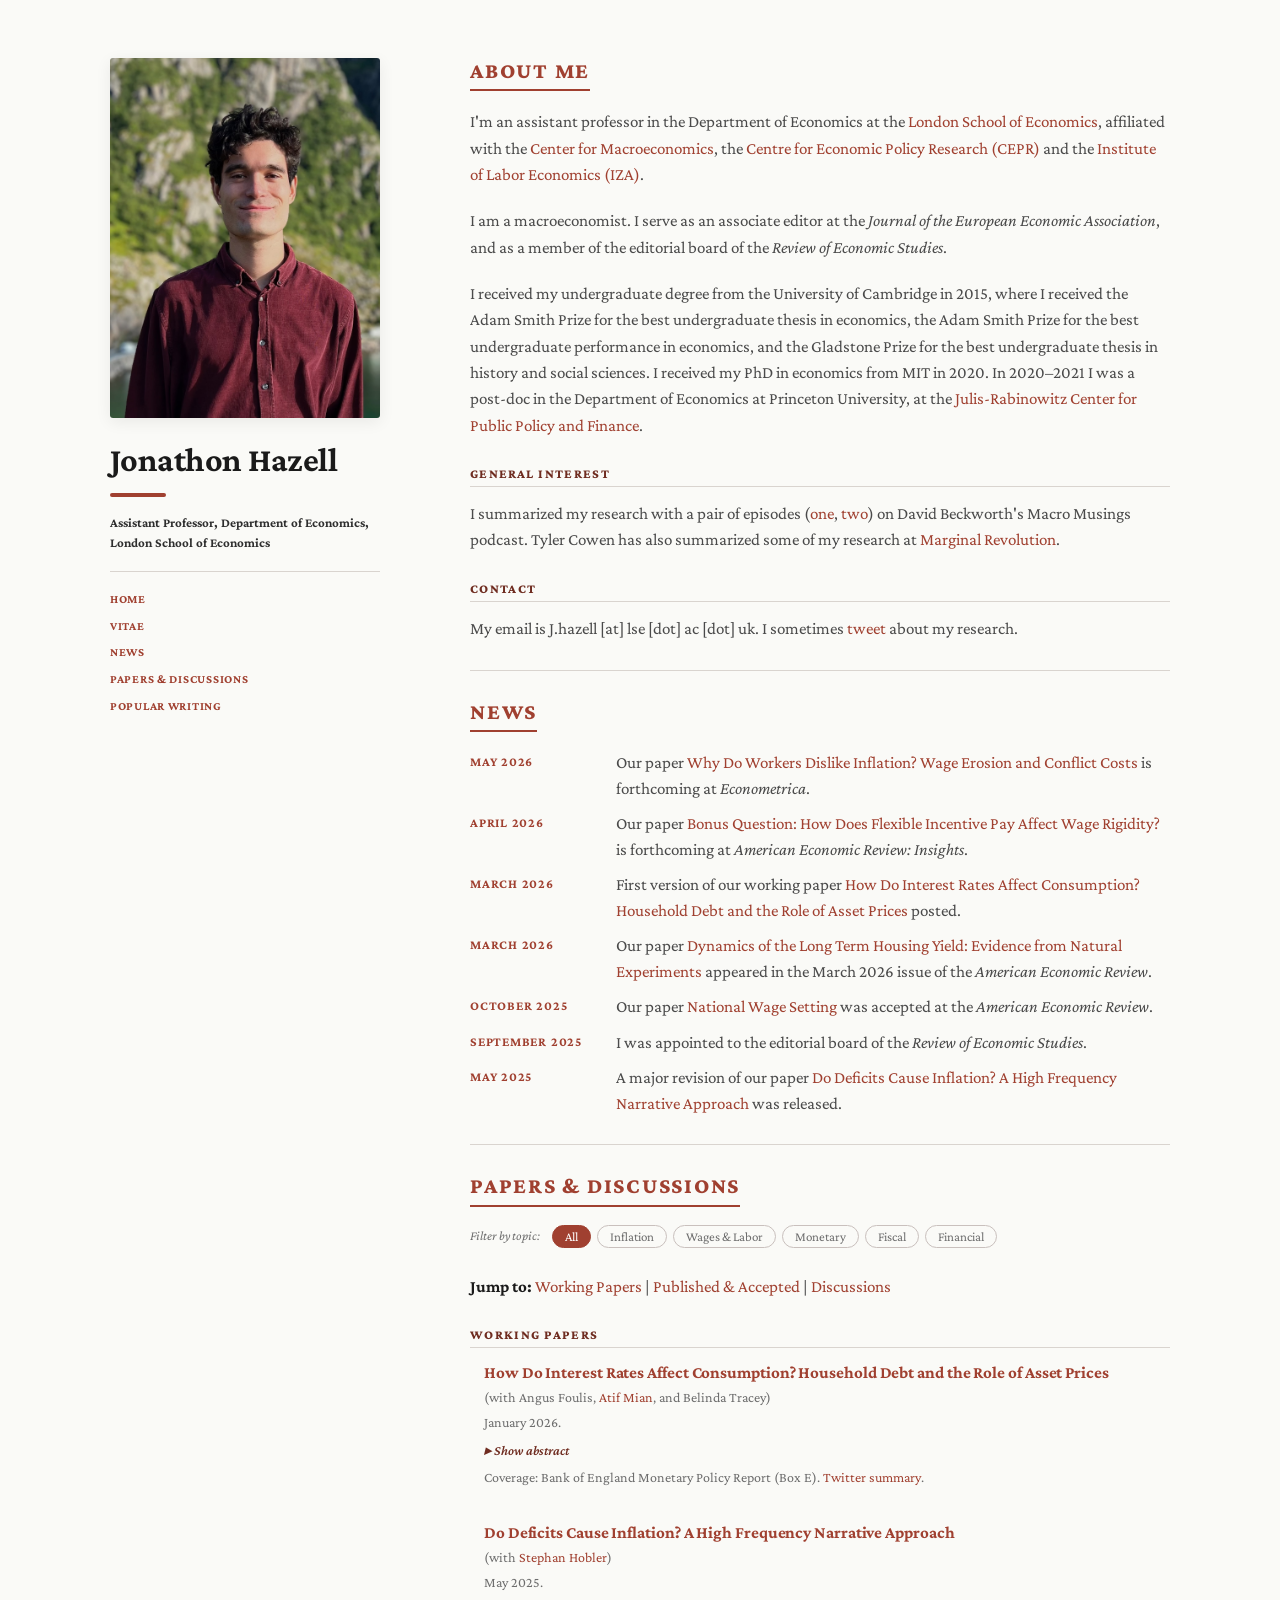
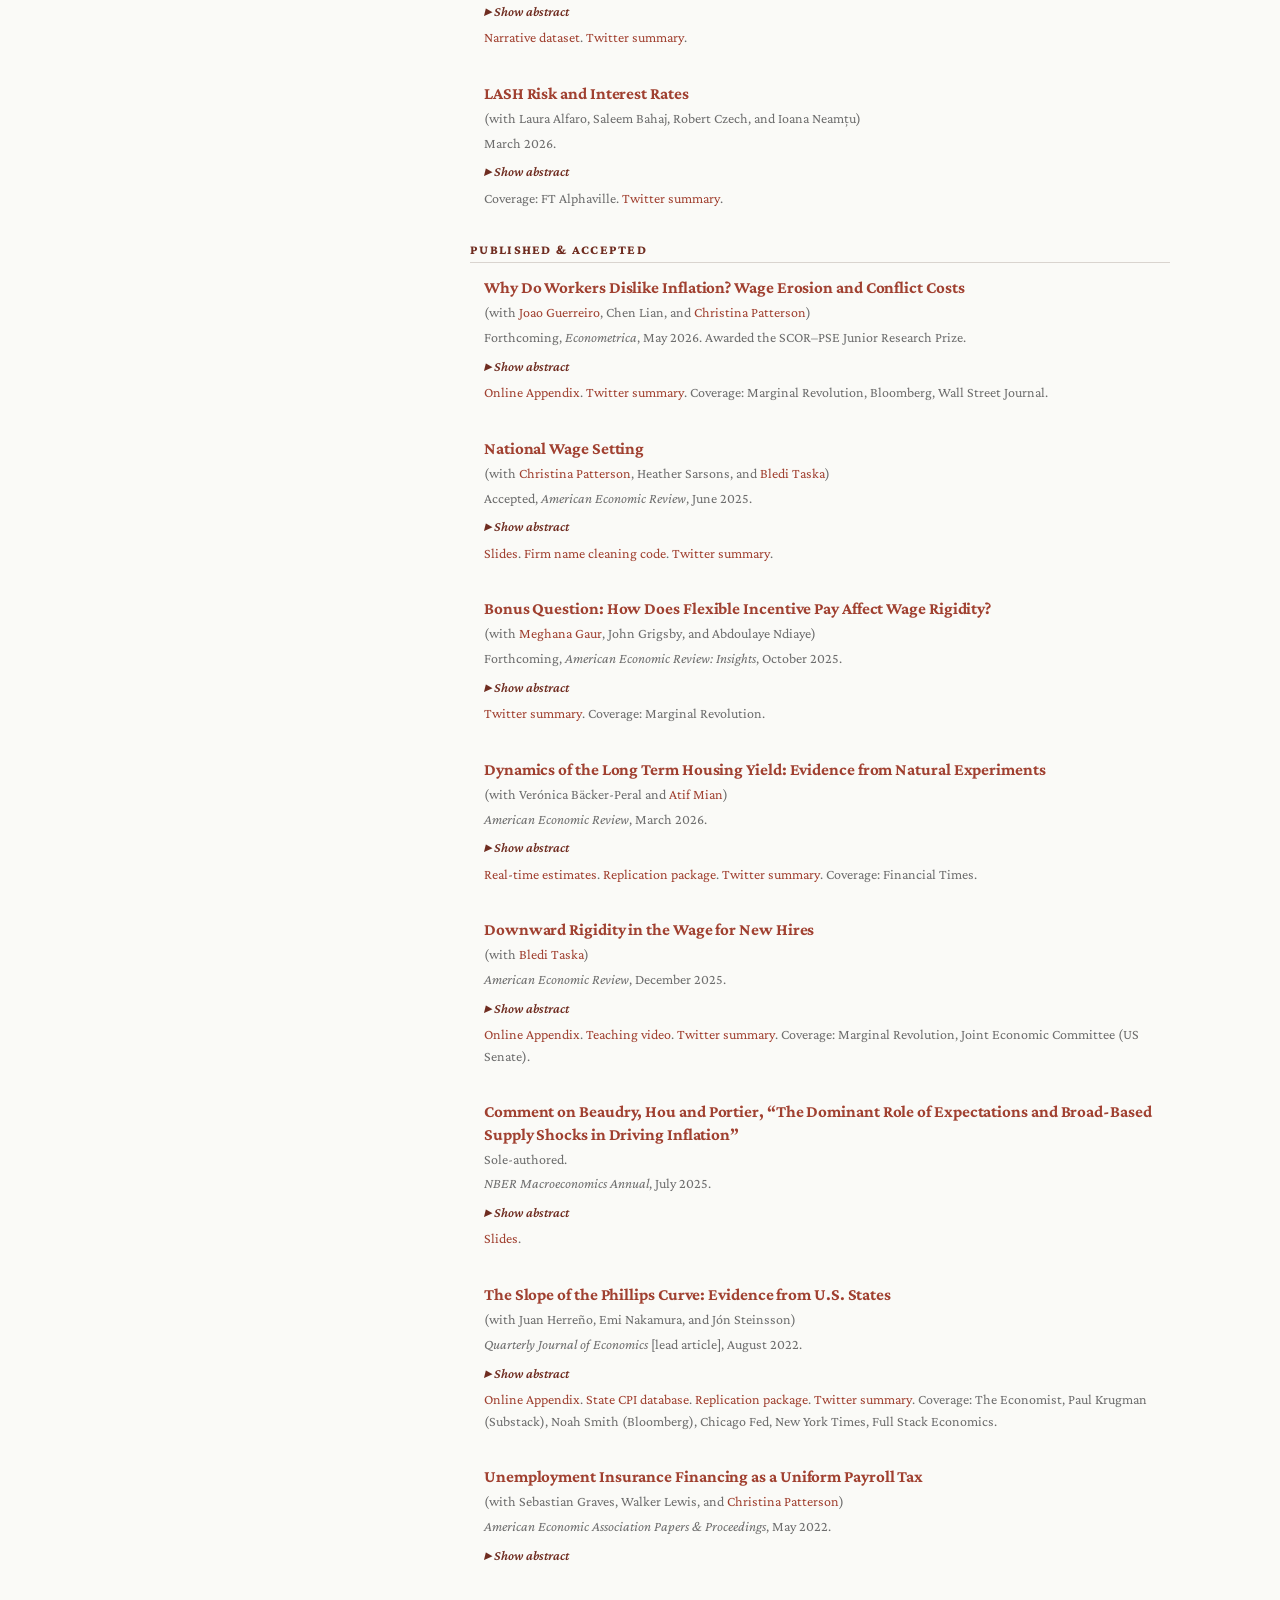
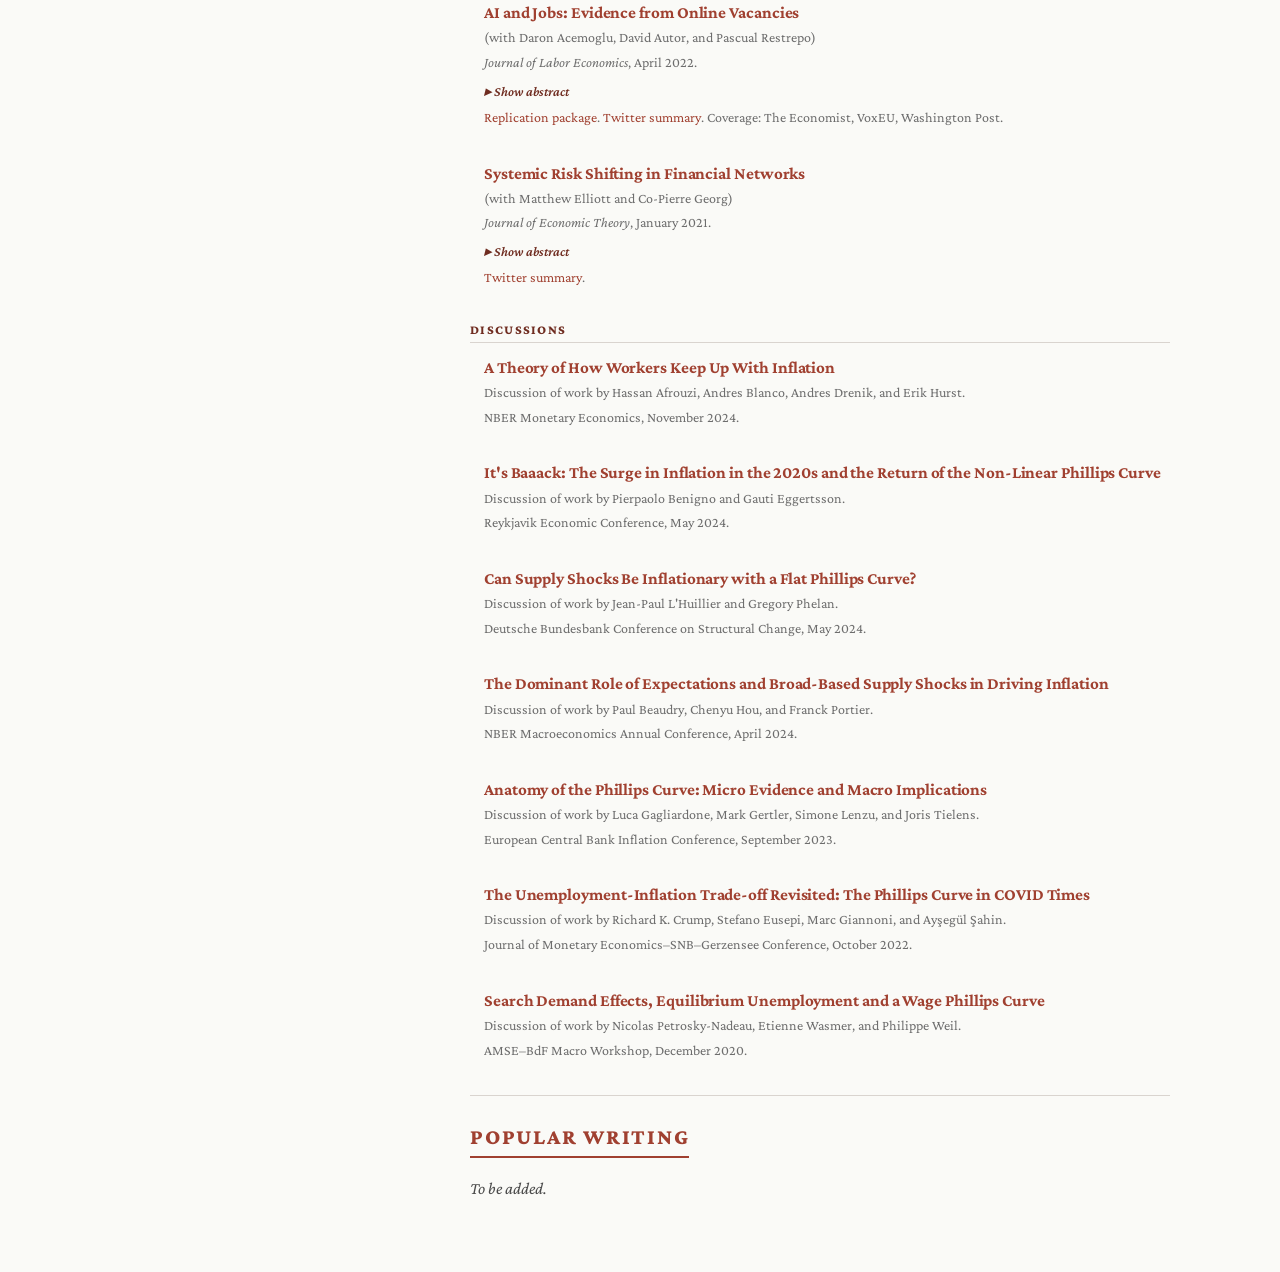
==== index.html @ 6f02d3cd "Add News, topic filter, sidebar reorder, Popular Writing placeholder - News section with seven dated" ====
<!doctype html>
<html lang="en">
<head>
<meta charset="UTF-8">
<meta http-equiv="X-UA-Compatible" content="IE=edge">
<meta name="viewport" content="width=device-width, initial-scale=1">
<title>Jonathon Hazell</title>
<link rel="preconnect" href="https://fonts.googleapis.com">
<link rel="preconnect" href="https://fonts.gstatic.com" crossorigin>
<link href="https://fonts.googleapis.com/css2?family=Crimson+Pro:ital,wght@0,300;0,400;0,500;0,600;0,700;0,800;1,400;1,600;1,700&display=swap" rel="stylesheet">
<link rel="stylesheet" href="./css/style.css">
<link rel="stylesheet" href="./css/custom.css">
<script>
function flipAbstract(n) {
  var body = document.getElementById('abstract-' + n);
  var cue = document.getElementById('cue-' + n);
  var open = body.getAttribute('data-open') === '1';
  if (open) {
    body.style.display = 'none';
    body.setAttribute('data-open', '0');
    if (cue) cue.textContent = '▸ Show abstract';
  } else {
    body.style.display = 'block';
    body.setAttribute('data-open', '1');
    if (cue) cue.textContent = '▾ Hide abstract';
  }
}

function filterPapers(tag) {
  document.querySelectorAll('.filter-chip').forEach(function(c) { c.classList.remove('active'); });
  var btn = document.querySelector('[data-filter="' + tag + '"]');
  if (btn) btn.classList.add('active');

  document.querySelectorAll('.research-work').forEach(function(w) {
    var raw = w.getAttribute('data-tags') || '';
    var tags = raw.split(',').map(function(t) { return t.trim(); });
    w.style.display = (tag === 'all' || tags.indexOf(tag) >= 0) ? '' : 'none';
  });

  ['working-papers', 'published', 'discussions'].forEach(function(id) {
    var h = document.getElementById(id);
    if (!h) return;
    var visible = 0;
    var sib = h.nextElementSibling;
    while (sib && !(sib.tagName === 'H3' && sib.classList.contains('subhead'))) {
      if (sib.classList && sib.classList.contains('research-work') && sib.style.display !== 'none') visible++;
      sib = sib.nextElementSibling;
    }
    h.style.display = visible > 0 ? '' : 'none';
  });
}
</script>
</head>
<body>
<div class="wrapper">

<header>
<img src="./images/JonathonHazell.jpg" alt="Photo of Jonathon Hazell" class="portrait">
<h1>Jonathon Hazell</h1>
<p>Assistant Professor, Department of Economics, London School of Economics</p>
<hr>
<p class="contactinfo"><a href="./">Home</a></p>
<p class="contactinfo"><a href="./JONATHON_HAZELL.pdf">Vitae</a></p>
<p class="contactinfo"><a href="#news">News</a></p>
<p class="contactinfo"><a href="#papers">Papers &amp; Discussions</a></p>
<p class="contactinfo"><a href="#popular-writing">Popular Writing</a></p>
</header>

<section>

<h2>About Me</h2>

<p>I'm an assistant professor in the Department of Economics at the <a href="https://www.lse.ac.uk/economics" target="_blank" rel="noopener">London School of Economics</a>, affiliated with the <a href="http://www.centreformacroeconomics.ac.uk/Home.aspx" target="_blank" rel="noopener">Center for Macroeconomics</a>, the <a href="https://cepr.org/" target="_blank" rel="noopener">Centre for Economic Policy Research (CEPR)</a> and the <a href="https://www.iza.org/" target="_blank" rel="noopener">Institute of Labor Economics (IZA)</a>.</p>

<p>I am a macroeconomist. I serve as an associate editor at the <em>Journal of the European Economic Association</em>, and as a member of the editorial board of the <em>Review of Economic Studies</em>.</p>

<p>I received my undergraduate degree from the University of Cambridge in 2015, where I received the Adam Smith Prize for the best undergraduate thesis in economics, the Adam Smith Prize for the best undergraduate performance in economics, and the Gladstone Prize for the best undergraduate thesis in history and social sciences. I received my PhD in economics from MIT in 2020. In 2020&ndash;2021 I was a post-doc in the Department of Economics at Princeton University, at the <a href="https://jrc.princeton.edu/" target="_blank" rel="noopener">Julis-Rabinowitz Center for Public Policy and Finance</a>.</p>

<h3 class="subhead">General Interest</h3>

<p>I summarized my research with a pair of episodes (<a href="https://open.spotify.com/episode/00dITlDTNaDxwzINzNn2xv?si=30561e8b15524b69&amp;nd=1&amp;dlsi=b44be89f3ea84fa7" target="_blank" rel="noopener">one</a>, <a href="https://open.spotify.com/episode/7fuvagViYiEV9RhCABF3KK?si=cfc24b0a06eb4c81" target="_blank" rel="noopener">two</a>) on David Beckworth's Macro Musings podcast. Tyler Cowen has also summarized some of my research at <a href="https://marginalrevolution.com/?s=jonathon+hazell" target="_blank" rel="noopener">Marginal Revolution</a>.</p>

<h3 class="subhead">Contact</h3>

<p>My email is J.hazell [at] lse [dot] ac [dot] uk. I sometimes <a href="https://twitter.com/JADHazell" target="_blank" rel="noopener">tweet</a> about my research.</p>

<hr>

<h2 id="news">News</h2>

<ul class="news-list">
<li><span class="news-date">May 2026</span><span class="news-body">Our paper <a href="https://jadhazell.github.io/website/draft_conflicts.pdf" target="_blank" rel="noopener">Why Do Workers Dislike Inflation? Wage Erosion and Conflict Costs</a> is forthcoming at <em>Econometrica</em>.</span></li>
<li><span class="news-date">April 2026</span><span class="news-body">Our paper <a href="https://jadhazell.github.io/website/Bonus_Question.pdf" target="_blank" rel="noopener">Bonus Question: How Does Flexible Incentive Pay Affect Wage Rigidity?</a> is forthcoming at <em>American Economic Review: Insights</em>.</span></li>
<li><span class="news-date">March 2026</span><span class="news-body">First version of our working paper <a href="https://jadhazell.github.io/website/Household_Debt_Asset_Prices.pdf" target="_blank" rel="noopener">How Do Interest Rates Affect Consumption? Household Debt and the Role of Asset Prices</a> posted.</span></li>
<li><span class="news-date">March 2026</span><span class="news-body">Our paper <a href="https://jadhazell.github.io/website/UK_Duration.pdf" target="_blank" rel="noopener">Dynamics of the Long Term Housing Yield: Evidence from Natural Experiments</a> appeared in the March 2026 issue of the <em>American Economic Review</em>.</span></li>
<li><span class="news-date">October 2025</span><span class="news-body">Our paper <a href="https://jadhazell.github.io/website/National_Wage_Setting.pdf" target="_blank" rel="noopener">National Wage Setting</a> was accepted at the <em>American Economic Review</em>.</span></li>
<li><span class="news-date">September 2025</span><span class="news-body">I was appointed to the editorial board of the <em>Review of Economic Studies</em>.</span></li>
<li><span class="news-date">May 2025</span><span class="news-body">A major revision of our paper <a href="https://jadhazell.github.io/website/Fiscal_Inflation_Draft.pdf" target="_blank" rel="noopener">Do Deficits Cause Inflation? A High Frequency Narrative Approach</a> was released.</span></li>
</ul>

<hr>

<h2 id="papers">Papers &amp; Discussions</h2>

<div class="paper-filter">
<span class="filter-label">Filter by topic:</span>
<button class="filter-chip active" data-filter="all" onclick="filterPapers('all')">All</button>
<button class="filter-chip" data-filter="inflation" onclick="filterPapers('inflation')">Inflation</button>
<button class="filter-chip" data-filter="wages" onclick="filterPapers('wages')">Wages &amp; Labor</button>
<button class="filter-chip" data-filter="monetary" onclick="filterPapers('monetary')">Monetary</button>
<button class="filter-chip" data-filter="fiscal" onclick="filterPapers('fiscal')">Fiscal</button>
<button class="filter-chip" data-filter="financial" onclick="filterPapers('financial')">Financial</button>
</div>

<p style="margin: 0 0 14px;"><strong>Jump to:</strong>
<a href="#working-papers">Working Papers</a> |
<a href="#published">Published &amp; Accepted</a> |
<a href="#discussions">Discussions</a></p>

<h3 id="working-papers" class="subhead">Working Papers</h3>

<div class="research-work" data-tags="monetary">
<h3><a href="https://jadhazell.github.io/website/Household_Debt_Asset_Prices.pdf" target="_blank" rel="noopener">How Do Interest Rates Affect Consumption? Household Debt and the Role of Asset Prices</a></h3>
<p class="work-muted">(with Angus Foulis, <a href="https://atif.scholar.princeton.edu/" target="_blank" rel="noopener">Atif Mian</a>, and Belinda Tracey)</p>
<p class="work-muted">January 2026.</p>
<p class="work-abstract"><a class="abstract-link" href="javascript:flipAbstract(1)"><span id="cue-1">&#9656; Show abstract</span></a><span class="abstract-body" id="abstract-1" data-open="0" style="display:none">Estimates how monetary policy affects consumption through household debt and asset prices, using six million UK natural experiments from fixed-rate mortgage expirations.</span></p>
<p class="work-muted">Coverage: Bank of England Monetary Policy Report (Box E). <a href="https://x.com/JADHazell/status/2031019354377101442" target="_blank" rel="noopener">Twitter summary</a>.</p>
</div>

<div class="research-work" data-tags="fiscal,inflation">
<h3><a href="https://jadhazell.github.io/website/Fiscal_Inflation_Draft.pdf" target="_blank" rel="noopener">Do Deficits Cause Inflation? A High Frequency Narrative Approach</a></h3>
<p class="work-muted">(with <a href="https://www.lse.ac.uk/economics/people/research-students/stephan-hobler" target="_blank" rel="noopener">Stephan Hobler</a>)</p>
<p class="work-muted">May 2025.</p>
<p class="work-abstract"><a class="abstract-link" href="javascript:flipAbstract(2)"><span id="cue-2">&#9656; Show abstract</span></a><span class="abstract-body" id="abstract-2" data-open="0" style="display:none">Identifies the inflationary impact of the 2021 US deficits using a high-frequency narrative event (the Georgia Senate runoff) and asset-price responses.</span></p>
<p class="work-muted"><a href="./narrative-data/" target="_blank" rel="noopener">Narrative dataset</a>. <a href="https://twitter.com/JADHazell/status/1833182324055306684" target="_blank" rel="noopener">Twitter summary</a>.</p>
</div>

<div class="research-work" data-tags="financial,monetary">
<h3><a href="https://jadhazell.github.io/website/LASH_Risk.pdf" target="_blank" rel="noopener">LASH Risk and Interest Rates</a></h3>
<p class="work-muted">(with Laura Alfaro, Saleem Bahaj, Robert Czech, and Ioana Neam&#539;u)</p>
<p class="work-muted">March 2026.</p>
<p class="work-abstract"><a class="abstract-link" href="javascript:flipAbstract(3)"><span id="cue-3">&#9656; Show abstract</span></a><span class="abstract-body" id="abstract-3" data-open="0" style="display:none">Studies &ldquo;Liquidity After Solvency Hedging&rdquo; risk in UK non-banks and links pre-crisis LASH risk to the 2022 LDI crisis.</span></p>
<p class="work-muted">Coverage: FT Alphaville. <a href="https://x.com/JADHazell/status/1868624301110550810" target="_blank" rel="noopener">Twitter summary</a>.</p>
</div>

<h3 id="published" class="subhead">Published &amp; Accepted</h3>

<div class="research-work" data-tags="inflation,wages">
<h3><a href="https://jadhazell.github.io/website/draft_conflicts.pdf" target="_blank" rel="noopener">Why Do Workers Dislike Inflation? Wage Erosion and Conflict Costs</a></h3>
<p class="work-muted">(with <a href="https://jguerreiro.com/" target="_blank" rel="noopener">Joao Guerreiro</a>, Chen Lian, and <a href="https://www.christinahydepatterson.com/" target="_blank" rel="noopener">Christina Patterson</a>)</p>
<p class="work-muted">Forthcoming, <em>Econometrica</em>, May 2026. Awarded the SCOR&ndash;PSE Junior Research Prize.</p>
<p class="work-abstract"><a class="abstract-link" href="javascript:flipAbstract(4)"><span id="cue-4">&#9656; Show abstract</span></a><span class="abstract-body" id="abstract-4" data-open="0" style="display:none">Argues that the welfare cost of inflation comes from costly worker&ndash;firm conflict over wage adjustment, not just from real-wage erosion.</span></p>
<p class="work-muted"><a href="https://jadhazell.github.io/website/conflicts_appendix.pdf" target="_blank" rel="noopener">Online Appendix</a>. <a href="https://twitter.com/JADHazell/status/1836485273510908272" target="_blank" rel="noopener">Twitter summary</a>. Coverage: Marginal Revolution, Bloomberg, Wall Street Journal.</p>
</div>

<div class="research-work" data-tags="wages">
<h3><a href="https://jadhazell.github.io/website/National_Wage_Setting.pdf" target="_blank" rel="noopener">National Wage Setting</a></h3>
<p class="work-muted">(with <a href="https://www.christinahydepatterson.com/" target="_blank" rel="noopener">Christina Patterson</a>, Heather Sarsons, and <a href="https://www.linkedin.com/in/bleditaska" target="_blank" rel="noopener">Bledi Taska</a>)</p>
<p class="work-muted">Accepted, <em>American Economic Review</em>, June 2025.</p>
<p class="work-abstract"><a class="abstract-link" href="javascript:flipAbstract(5)"><span id="cue-5">&#9656; Show abstract</span></a><span class="abstract-body" id="abstract-5" data-open="0" style="display:none">Documents that firms compress nominal wages across geographic locations, contrary to standard models predicting strong local wage variation with local prices.</span></p>
<p class="work-muted"><a href="https://jadhazell.github.io/website/slides_national_wages.pdf" target="_blank" rel="noopener">Slides</a>. <a href="./firm-name-cleaning/" target="_blank" rel="noopener">Firm name cleaning code</a>. <a href="https://twitter.com/otis_reid/status/1476277485675462661" target="_blank" rel="noopener">Twitter summary</a>.</p>
</div>

<div class="research-work" data-tags="wages">
<h3><a href="https://jadhazell.github.io/website/Bonus_Question.pdf" target="_blank" rel="noopener">Bonus Question: How Does Flexible Incentive Pay Affect Wage Rigidity?</a></h3>
<p class="work-muted">(with <a href="https://www.linkedin.com/in/meghanagaur" target="_blank" rel="noopener">Meghana Gaur</a>, John Grigsby, and Abdoulaye Ndiaye)</p>
<p class="work-muted">Forthcoming, <em>American Economic Review: Insights</em>, October 2025.</p>
<p class="work-abstract"><a class="abstract-link" href="javascript:flipAbstract(6)"><span id="cue-6">&#9656; Show abstract</span></a><span class="abstract-body" id="abstract-6" data-open="0" style="display:none">Shows that flexible incentive pay does not affect unemployment dynamics, because effort adjusts to offset wage cyclicality under the optimal contract.</span></p>
<p class="work-muted"><a href="https://twitter.com/and_joy_/status/1706630172072456560" target="_blank" rel="noopener">Twitter summary</a>. Coverage: Marginal Revolution.</p>
</div>

<div class="research-work" data-tags="monetary">
<h3><a href="https://jadhazell.github.io/website/UK_Duration.pdf" target="_blank" rel="noopener">Dynamics of the Long Term Housing Yield: Evidence from Natural Experiments</a></h3>
<p class="work-muted">(with Ver&oacute;nica B&auml;cker-Peral and <a href="https://atif.scholar.princeton.edu/" target="_blank" rel="noopener">Atif Mian</a>)</p>
<p class="work-muted"><em>American Economic Review</em>, March 2026.</p>
<p class="work-abstract"><a class="abstract-link" href="javascript:flipAbstract(7)"><span id="cue-7">&#9656; Show abstract</span></a><span class="abstract-body" id="abstract-7" data-open="0" style="display:none">Uses thousands of UK leasehold extensions to estimate the expected long-term housing yield in real time, documenting a steep decline since the Great Recession.</span></p>
<p class="work-muted"><a href="https://sites.google.com/view/ystar-dynamics" target="_blank" rel="noopener">Real-time estimates</a>. <a href="https://sites.google.com/view/ystar-dynamics/replication-code-data" target="_blank" rel="noopener">Replication package</a>. <a href="https://twitter.com/AtifRMian/status/1783153118756442215" target="_blank" rel="noopener">Twitter summary</a>. Coverage: Financial Times.</p>
</div>

<div class="research-work" data-tags="wages">
<h3><a href="https://jadhazell.github.io/website/Downward_Rigidity.pdf" target="_blank" rel="noopener">Downward Rigidity in the Wage for New Hires</a></h3>
<p class="work-muted">(with <a href="https://www.linkedin.com/in/bleditaska" target="_blank" rel="noopener">Bledi Taska</a>)</p>
<p class="work-muted"><em>American Economic Review</em>, December 2025.</p>
<p class="work-abstract"><a class="abstract-link" href="javascript:flipAbstract(8)"><span id="cue-8">&#9656; Show abstract</span></a><span class="abstract-body" id="abstract-8" data-open="0" style="display:none">Posted vacancy wages are rigid downward and flexible upward, providing direct evidence on a key margin in macroeconomic models of unemployment.</span></p>
<p class="work-muted"><a href="https://jadhazell.github.io/website/Downward_Rigidity_Appendix.pdf" target="_blank" rel="noopener">Online Appendix</a>. <a href="https://www.youtube.com/watch?v=ysxnO5qnCTk" target="_blank" rel="noopener">Teaching video</a>. <a href="https://twitter.com/JADHazell/status/1830609897425392107" target="_blank" rel="noopener">Twitter summary</a>. Coverage: Marginal Revolution, Joint Economic Committee (US Senate).</p>
</div>

<div class="research-work" data-tags="inflation">
<h3><a href="https://jadhazell.github.io/website/BHP_Discussion.pdf" target="_blank" rel="noopener">Comment on Beaudry, Hou and Portier, &ldquo;The Dominant Role of Expectations and Broad-Based Supply Shocks in Driving Inflation&rdquo;</a></h3>
<p class="work-muted">Sole-authored.</p>
<p class="work-muted"><em>NBER Macroeconomics Annual</em>, July 2025.</p>
<p class="work-abstract"><a class="abstract-link" href="javascript:flipAbstract(9)"><span id="cue-9">&#9656; Show abstract</span></a><span class="abstract-body" id="abstract-9" data-open="0" style="display:none">A published comment on Beaudry, Hou and Portier&rsquo;s analysis of the post-2020 inflation surge, focusing on the role of expectations and supply shocks.</span></p>
<p class="work-muted"><a href="https://jadhazell.github.io/website/Discussion_NBER_Macro.pdf" target="_blank" rel="noopener">Slides</a>.</p>
</div>

<div class="research-work" data-tags="inflation,wages">
<h3><a href="https://jadhazell.github.io/website/Phillips_Curve.pdf" target="_blank" rel="noopener">The Slope of the Phillips Curve: Evidence from U.S. States</a></h3>
<p class="work-muted">(with Juan Herre&ntilde;o, Emi Nakamura, and J&oacute;n Steinsson)</p>
<p class="work-muted"><em>Quarterly Journal of Economics</em> [lead article], August 2022.</p>
<p class="work-abstract"><a class="abstract-link" href="javascript:flipAbstract(10)"><span id="cue-10">&#9656; Show abstract</span></a><span class="abstract-body" id="abstract-10" data-open="0" style="display:none">Estimates the slope of the US Phillips curve using newly constructed state-level price indices since 1978, finding a small slope with little change over time.</span></p>
<p class="work-muted"><a href="https://eml.berkeley.edu/~enakamura/papers/StateLevelCPIs_Appendix.pdf" target="_blank" rel="noopener">Online Appendix</a>. <a href="./state-cpi/" target="_blank" rel="noopener">State CPI database</a>. <a href="https://www.dropbox.com/sh/5jfw1lltniz3k55/AACjJbs92kyqRiySJXavDvCAa?dl=0" target="_blank" rel="noopener">Replication package</a>. <a href="https://twitter.com/JonSteinsson/status/1318551141291069440" target="_blank" rel="noopener">Twitter summary</a>. Coverage: The Economist, Paul Krugman (Substack), Noah Smith (Bloomberg), Chicago Fed, New York Times, Full Stack Economics.</p>
</div>

<div class="research-work" data-tags="fiscal,wages">
<h3><a href="https://jadhazell.github.io/website/AEA_PP_Draft.pdf" target="_blank" rel="noopener">Unemployment Insurance Financing as a Uniform Payroll Tax</a></h3>
<p class="work-muted">(with Sebastian Graves, Walker Lewis, and <a href="https://www.christinahydepatterson.com/" target="_blank" rel="noopener">Christina Patterson</a>)</p>
<p class="work-muted"><em>American Economic Association Papers &amp; Proceedings</em>, May 2022.</p>
<p class="work-abstract"><a class="abstract-link" href="javascript:flipAbstract(11)"><span id="cue-11">&#9656; Show abstract</span></a><span class="abstract-body" id="abstract-11" data-open="0" style="display:none">Documents that a substantial portion of US unemployment-insurance taxes operates as a uniform payroll tax rather than an experience-rated firing tax.</span></p>
</div>

<div class="research-work" data-tags="wages">
<h3><a href="https://jadhazell.github.io/website/AI_And_Jobs.pdf" target="_blank" rel="noopener">AI and Jobs: Evidence from Online Vacancies</a></h3>
<p class="work-muted">(with Daron Acemoglu, David Autor, and Pascual Restrepo)</p>
<p class="work-muted"><em>Journal of Labor Economics</em>, April 2022.</p>
<p class="work-abstract"><a class="abstract-link" href="javascript:flipAbstract(12)"><span id="cue-12">&#9656; Show abstract</span></a><span class="abstract-body" id="abstract-12" data-open="0" style="display:none">Identifies AI-adopting establishments in US online vacancy data and shows reductions in non-AI hiring at AI-exposed firms.</span></p>
<p class="work-muted"><a href="https://www.dropbox.com/sh/7qgxkgw6filpcps/AACIJCbUJwWtvz66jpXkWsUpa?dl=0" target="_blank" rel="noopener">Replication package</a>. <a href="https://twitter.com/davidautor/status/1348736556492840967" target="_blank" rel="noopener">Twitter summary</a>. Coverage: The Economist, VoxEU, Washington Post.</p>
</div>

<div class="research-work" data-tags="financial">
<h3><a href="https://jadhazell.github.io/website/Systemic_Risk_Shifting.pdf" target="_blank" rel="noopener">Systemic Risk Shifting in Financial Networks</a></h3>
<p class="work-muted">(with Matthew Elliott and Co-Pierre Georg)</p>
<p class="work-muted"><em>Journal of Economic Theory</em>, January 2021.</p>
<p class="work-abstract"><a class="abstract-link" href="javascript:flipAbstract(13)"><span id="cue-13">&#9656; Show abstract</span></a><span class="abstract-body" id="abstract-13" data-open="0" style="display:none">Shows that German banks form more financial connections when they face similar risks, generating systemic risk through risk-shifting.</span></p>
<p class="work-muted"><a href="https://twitter.com/JADHazell/status/1301564634235887622" target="_blank" rel="noopener">Twitter summary</a>.</p>
</div>

<h3 id="discussions" class="subhead">Discussions</h3>

<div class="research-work" data-tags="inflation,wages">
<h3><a href="https://jadhazell.github.io/website/ABDH_Discussion.pdf" target="_blank" rel="noopener">A Theory of How Workers Keep Up With Inflation</a></h3>
<p class="work-muted">Discussion of work by Hassan Afrouzi, Andres Blanco, Andres Drenik, and Erik Hurst.</p>
<p class="work-muted">NBER Monetary Economics, November 2024.</p>
</div>

<div class="research-work" data-tags="inflation">
<h3><a href="https://jadhazell.github.io/website/BE_Discussion.pdf" target="_blank" rel="noopener">It's Baaack: The Surge in Inflation in the 2020s and the Return of the Non-Linear Phillips Curve</a></h3>
<p class="work-muted">Discussion of work by Pierpaolo Benigno and Gauti Eggertsson.</p>
<p class="work-muted">Reykjavik Economic Conference, May 2024.</p>
</div>

<div class="research-work" data-tags="inflation">
<h3><a href="https://jadhazell.github.io/website/Discussion_LHP.pdf" target="_blank" rel="noopener">Can Supply Shocks Be Inflationary with a Flat Phillips Curve?</a></h3>
<p class="work-muted">Discussion of work by Jean-Paul L'Huillier and Gregory Phelan.</p>
<p class="work-muted">Deutsche Bundesbank Conference on Structural Change, May 2024.</p>
</div>

<div class="research-work" data-tags="inflation">
<h3><a href="https://jadhazell.github.io/website/Discussion_NBER_Macro.pdf" target="_blank" rel="noopener">The Dominant Role of Expectations and Broad-Based Supply Shocks in Driving Inflation</a></h3>
<p class="work-muted">Discussion of work by Paul Beaudry, Chenyu Hou, and Franck Portier.</p>
<p class="work-muted">NBER Macroeconomics Annual Conference, April 2024.</p>
</div>

<div class="research-work" data-tags="inflation">
<h3><a href="https://jadhazell.github.io/website/GGLT_Discussion.pdf" target="_blank" rel="noopener">Anatomy of the Phillips Curve: Micro Evidence and Macro Implications</a></h3>
<p class="work-muted">Discussion of work by Luca Gagliardone, Mark Gertler, Simone Lenzu, and Joris Tielens.</p>
<p class="work-muted">European Central Bank Inflation Conference, September 2023.</p>
</div>

<div class="research-work" data-tags="inflation">
<h3><a href="https://jadhazell.github.io/website/CEGS_Discussion.pdf" target="_blank" rel="noopener">The Unemployment-Inflation Trade-off Revisited: The Phillips Curve in COVID Times</a></h3>
<p class="work-muted">Discussion of work by Richard K. Crump, Stefano Eusepi, Marc Giannoni, and Ay&#351;eg&uuml;l &#350;ahin.</p>
<p class="work-muted">Journal of Monetary Economics&ndash;SNB&ndash;Gerzensee Conference, October 2022.</p>
</div>

<div class="research-work" data-tags="wages">
<h3><a href="https://jadhazell.github.io/website/Discussion_Petrosky-Nadeau.pdf" target="_blank" rel="noopener">Search Demand Effects, Equilibrium Unemployment and a Wage Phillips Curve</a></h3>
<p class="work-muted">Discussion of work by Nicolas Petrosky-Nadeau, Etienne Wasmer, and Philippe Weil.</p>
<p class="work-muted">AMSE&ndash;BdF Macro Workshop, December 2020.</p>
</div>

<hr>

<h2 id="popular-writing">Popular Writing</h2>

<p class="work-muted"><em>To be added.</em></p>

</section>

</div>
</body>
</html>
---- css/style.css ----
:root {
  --burgundy: #A04030;
  --burgundy-dark: #6F2C20;
  --burgundy-tint: #F4E8E5;
  --ink: #1a1a1a;
  --ink-soft: #2e2e2e;
  --body: #4a4a4a;
  --rule: #d9d4cf;
  --bg: #fafaf7;
}

body {
  background-color: var(--bg);
  padding: 50px;
  font: 17px/1.55 "Crimson Pro", Georgia, serif;
  color: var(--body);
  font-weight: 400;
}

h1, h2, h3, h4, h5, h6 {
  color: var(--ink);
  margin: 0 0 20px;
  font-weight: 700;
  letter-spacing: -0.005em;
}

p, ul, ol, table, pre, dl {
  margin: 0 0 20px;
}

p.contactinfo {
  margin: 0 0 8px;
  font-weight: 700;
  text-transform: uppercase;
  letter-spacing: 0.06em;
  font-size: 12px;
}

p.contactinfo.nav-sub {
  font-size: 11px;
  text-transform: none;
  letter-spacing: 0.02em;
  font-weight: 400;
  margin: 0 0 5px;
  padding-left: 12px;
  color: #6d6d6d;
}

p.contactinfo.nav-sub a {
  color: #6d6d6d;
}

p.contactinfo.nav-sub a:hover {
  color: var(--burgundy-dark);
}

h3.subhead {
  font-size: 13px;
  text-transform: uppercase;
  letter-spacing: 0.1em;
  color: var(--burgundy-dark);
  font-weight: 800;
  margin: 28px 0 14px;
  padding-bottom: 4px;
  border-bottom: 1px solid var(--rule);
}

p.lastcontactinfo {
  margin: 0 0 20px;
}

p img.inline-logo {
  display: inline-flex;
  align-self: center;
  position: relative;
  height: 0.8em;
  bottom: -0.04em;
}

h1, h2, h3 {
  line-height: 1.15;
}

h1 {
  font-size: 34px;
  letter-spacing: -0.015em;
  margin: 0 0 6px;
  color: var(--ink);
}

header h1::after {
  content: "";
  display: block;
  width: 56px;
  height: 4px;
  background: var(--burgundy);
  margin: 14px 0 16px;
  border-radius: 2px;
}

header > p:first-of-type {
  color: var(--ink-soft);
  font-weight: 700;
  font-size: 13px;
  margin-bottom: 18px;
}

h2 {
  color: var(--burgundy);
  font-size: 22px;
  text-transform: uppercase;
  letter-spacing: 0.08em;
  font-weight: 800;
  margin: 0 0 18px;
  padding-bottom: 6px;
  border-bottom: 2px solid var(--burgundy);
  display: inline-block;
}

h3 {
  color: var(--ink);
  font-size: 17px;
  font-weight: 700;
}

h4, h5, h6 {
  color: var(--ink-soft);
}

a {
  color: var(--burgundy);
  text-decoration: none;
  border-bottom: 1px solid transparent;
  transition: border-color 0.15s ease, color 0.15s ease;
}

a:hover, a:focus {
  color: var(--burgundy-dark);
  border-bottom-color: var(--burgundy-dark);
}

a small {
  font-size: 11px;
  color: #777;
  margin-top: -0.3em;
  display: block;
}

a:hover small {
  color: #777;
}

.wrapper {
  width: 1060px;
  margin: 0 auto;
}

blockquote {
  border-left: 3px solid var(--burgundy);
  margin: 0;
  padding: 0 0 0 20px;
  font-style: italic;
  color: var(--ink-soft);
}

table {
  width: 100%;
  border-collapse: collapse;
}

th, td {
  text-align: left;
  padding: 5px 10px;
  border-bottom: 1px solid var(--rule);
}

dt {
  color: var(--ink);
  font-weight: 700;
}

th {
  color: var(--ink);
}

img {
  max-width: 100%;
}

header {
  width: 270px;
  float: left;
  position: fixed;
  -webkit-font-smoothing: subpixel-antialiased;
}

header hr {
  margin: 18px 0;
}

header img {
  margin-top: 22px;
  border-radius: 3px;
  box-shadow: 0 6px 20px rgba(0,0,0,0.08);
}

strong {
  color: var(--ink);
  font-weight: 700;
}

section {
  width: 700px;
  float: right;
  padding-bottom: 50px;
}

section h3 {
  margin-top: 28px;
  font-size: 14px;
  text-transform: uppercase;
  letter-spacing: 0.08em;
  color: var(--burgundy-dark);
  font-weight: 800;
}

section .research-work h3 {
  margin-top: 0;
  font-size: 17px;
  text-transform: none;
  letter-spacing: -0.005em;
  color: var(--ink);
  font-weight: 700;
}

small {
  font-size: 11px;
}

hr {
  border: 0;
  background: var(--rule);
  height: 1px;
  margin: 28px 0;
}

footer {
  width: 270px;
  float: left;
  position: fixed;
  bottom: 50px;
  -webkit-font-smoothing: subpixel-antialiased;
}

@media print, screen and (max-width: 1160px) {
  div.wrapper {
    width: auto;
    margin: 0;
  }

  header, section, footer {
    float: none;
    position: static;
    width: auto;
  }

  header {
    padding-right: 320px;
  }

  section {
    border-top: 1px solid var(--rule);
    border-bottom: 1px solid var(--rule);
    padding: 20px 0;
    margin: 0 0 20px;
  }
}

@media print, screen and (max-width: 720px) {
  body {
    word-wrap: break-word;
  }

  header {
    padding: 0;
  }
}

@media print, screen and (max-width: 480px) {
  body {
    padding: 15px;
  }
}

@media print {
  body {
    padding: 0.4in;
    font-size: 12pt;
    color: #333;
    background: #fff;
  }
}
---- css/custom.css ----
header img.portrait {
  display: block;
  width: 100%;
  margin: 0 0 22px;
  border-radius: 3px;
  box-shadow: 0 4px 16px rgba(0,0,0,0.07);
}

ul.news-list {
  list-style: none;
  padding: 0;
  margin: 0 0 20px;
}

ul.news-list li {
  display: flex;
  gap: 16px;
  margin: 0 0 10px;
  line-height: 1.5;
}

ul.news-list .news-date {
  flex: 0 0 130px;
  color: #A04030;
  font-weight: 700;
  font-size: 13px;
  text-transform: uppercase;
  letter-spacing: 0.06em;
  padding-top: 2px;
}

ul.news-list .news-body {
  flex: 1;
}

.paper-filter {
  display: flex;
  flex-wrap: wrap;
  align-items: center;
  gap: 6px;
  margin: 0 0 26px;
}

.paper-filter .filter-label {
  color: #6d6d6d;
  margin-right: 6px;
  font-size: 13px;
  font-style: italic;
}

.filter-chip {
  border: 1px solid #c9c0bd;
  background: transparent;
  color: #6d6d6d;
  padding: 3px 12px;
  border-radius: 999px;
  font-family: inherit;
  font-size: 13px;
  cursor: pointer;
  transition: background 0.15s ease, color 0.15s ease, border-color 0.15s ease;
}

.filter-chip:hover {
  border-color: #A04030;
  color: #A04030;
}

.filter-chip.active {
  background: #A04030;
  border-color: #A04030;
  color: #fff;
}

.research-work {
  margin-bottom: 34px;
  padding-left: 12px;
  border-left: 2px solid transparent;
  transition: border-color 0.2s ease;
}

.research-work:hover {
  border-left-color: #A04030;
}

.research-work h3 {
  margin: 0 0 3px;
  line-height: 1.3;
}

.research-work p {
  margin: 0 0 3px;
}

.research-work .work-muted {
  color: #6d6d6d;
  font-size: 14px;
}

.research-work .work-abstract {
  margin: 4px 0 3px;
}

a.abstract-link {
  color: #6F2C20;
  font-size: 13.5px;
  font-weight: 600;
  font-style: italic;
  border-bottom: none;
}

a.abstract-link:hover,
a.abstract-link:focus {
  color: #4A1C14;
  border-bottom: none;
}

a.abstract-link span {
  display: inline;
}

.research-work .abstract-body {
  color: #4a4a4a;
  display: block;
  margin-top: 8px;
  padding: 12px 16px;
  background: #f3efe9;
  border-left: 3px solid #A04030;
  border-radius: 0 3px 3px 0;
  font-size: 14.5px;
  line-height: 1.55;
}
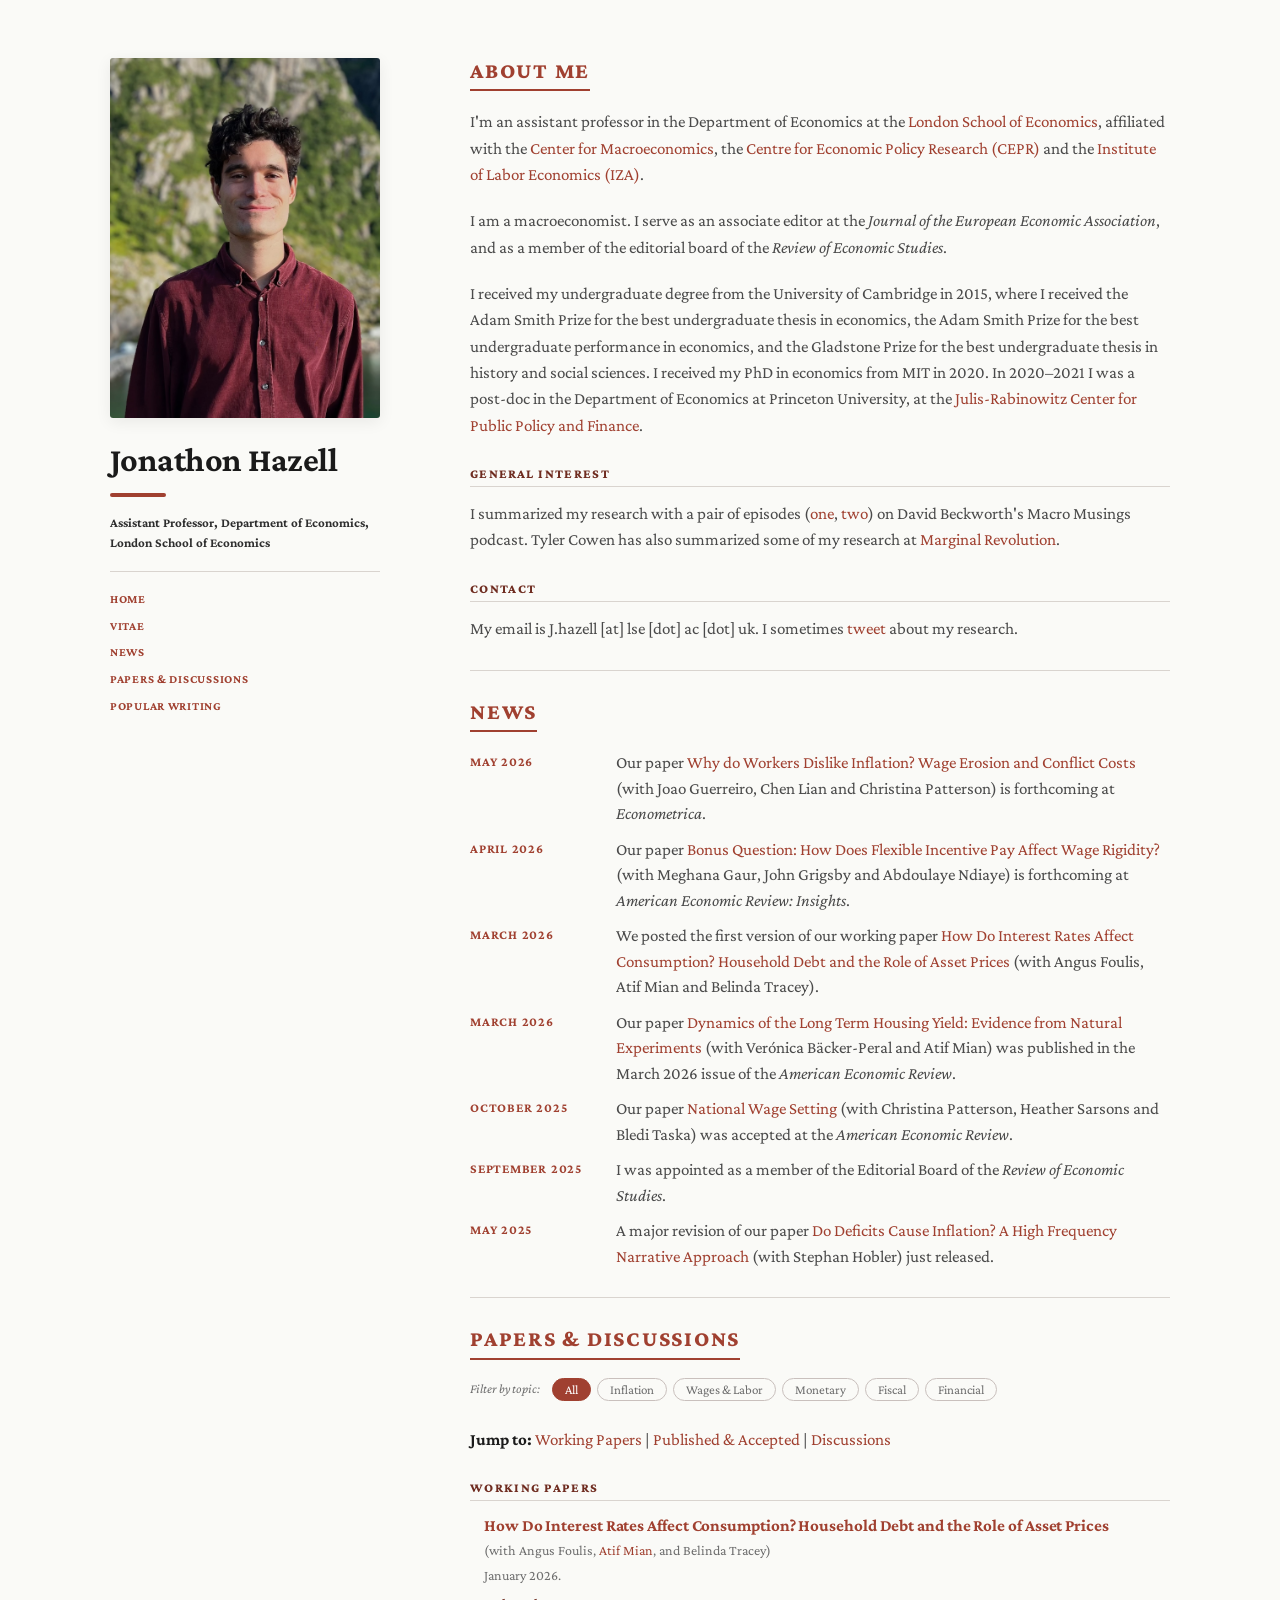
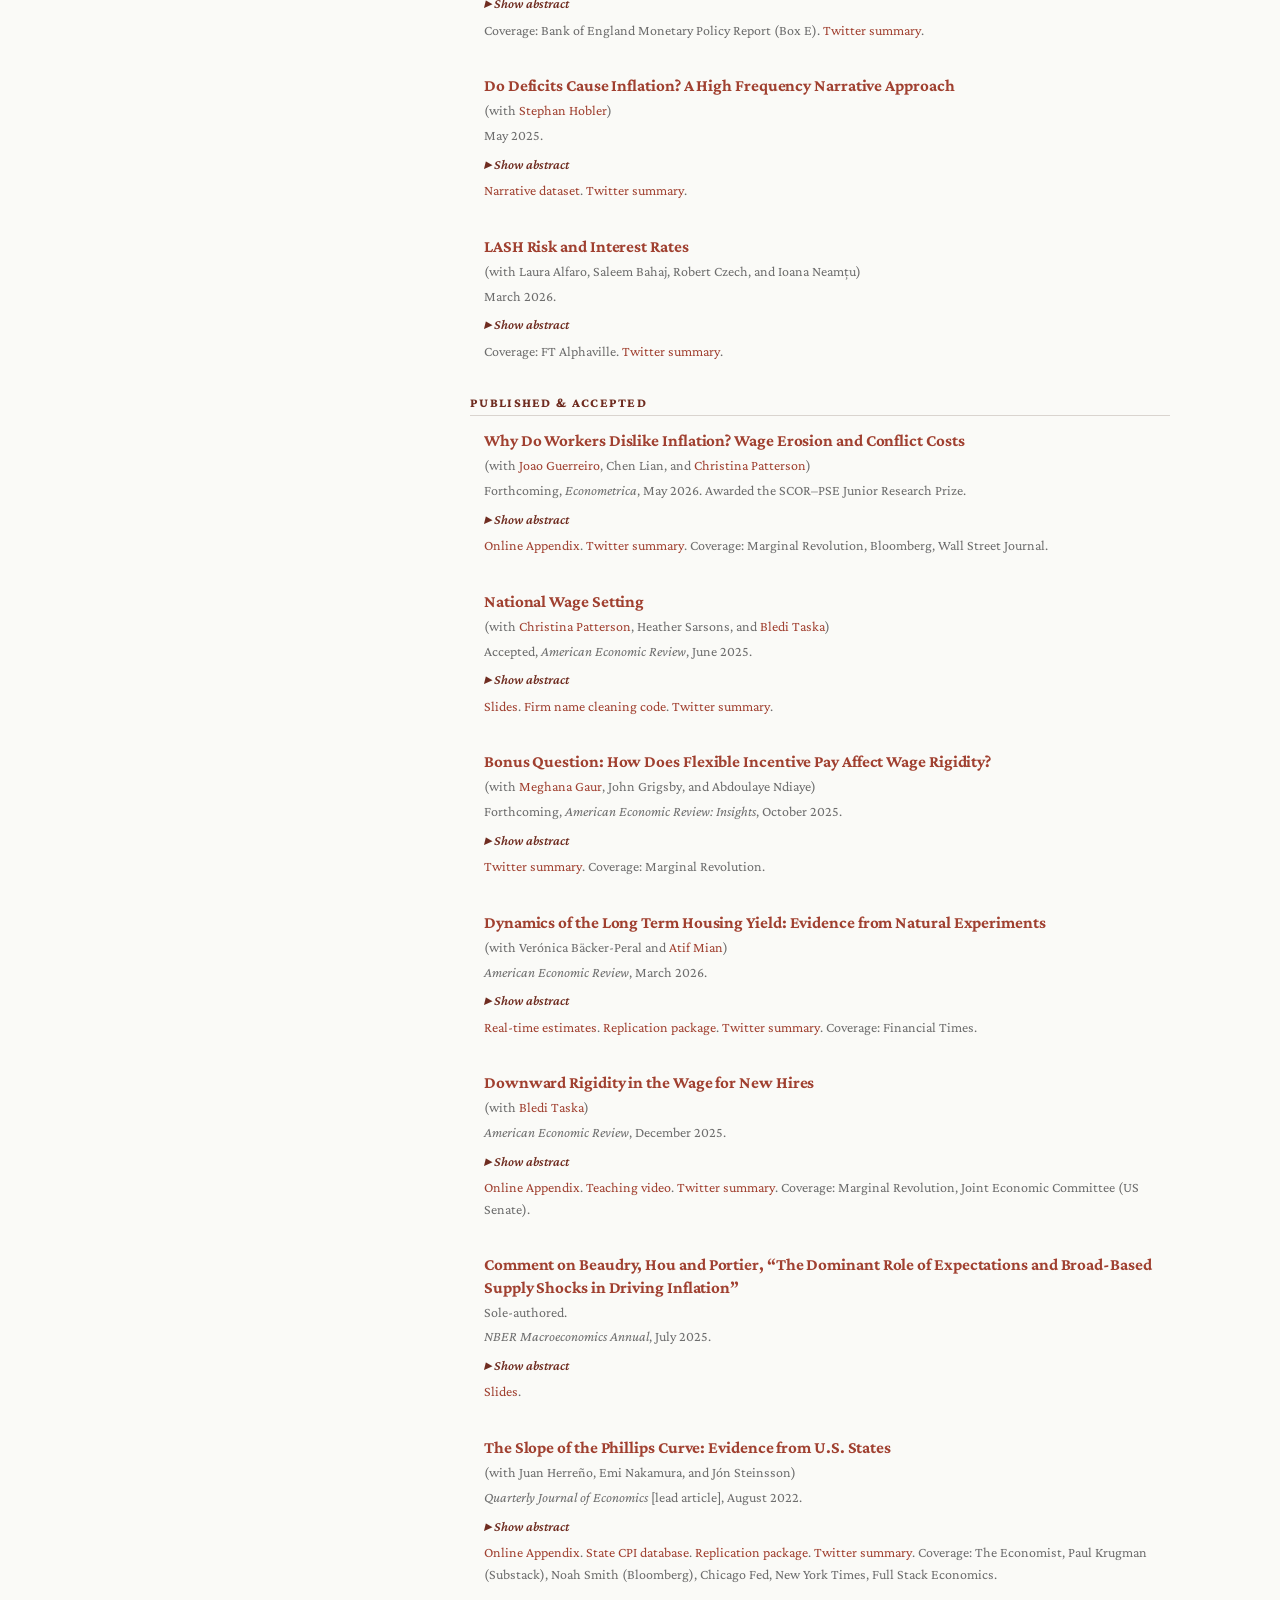
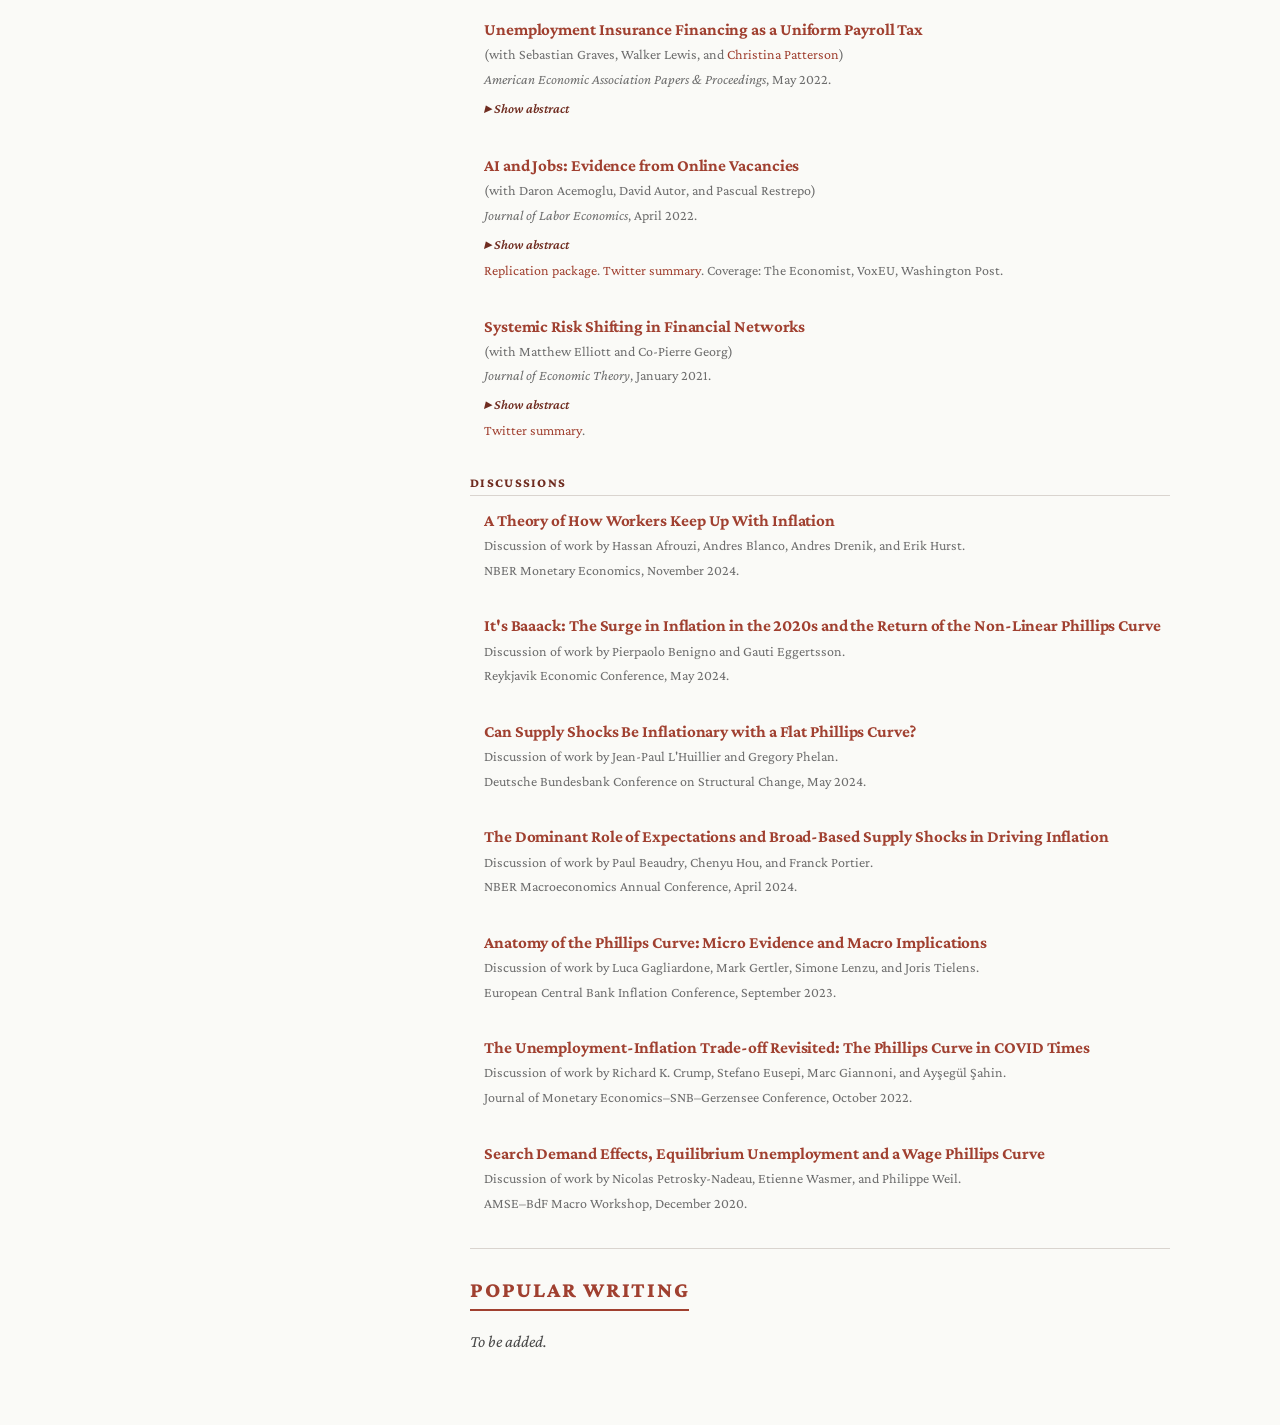
==== commit ffe7ad06: "Add abstracts for 11 papers (slots 9 and 11 left as short summaries) Abstracts inserted into the exi" ====
--- a/index.html
+++ b/index.html
@@ -89,13 +89,13 @@
 <h2 id="news">News</h2>
 
 <ul class="news-list">
-<li><span class="news-date">May 2026</span><span class="news-body">Our paper <a href="https://jadhazell.github.io/website/draft_conflicts.pdf" target="_blank" rel="noopener">Why Do Workers Dislike Inflation? Wage Erosion and Conflict Costs</a> is forthcoming at <em>Econometrica</em>.</span></li>
-<li><span class="news-date">April 2026</span><span class="news-body">Our paper <a href="https://jadhazell.github.io/website/Bonus_Question.pdf" target="_blank" rel="noopener">Bonus Question: How Does Flexible Incentive Pay Affect Wage Rigidity?</a> is forthcoming at <em>American Economic Review: Insights</em>.</span></li>
-<li><span class="news-date">March 2026</span><span class="news-body">First version of our working paper <a href="https://jadhazell.github.io/website/Household_Debt_Asset_Prices.pdf" target="_blank" rel="noopener">How Do Interest Rates Affect Consumption? Household Debt and the Role of Asset Prices</a> posted.</span></li>
-<li><span class="news-date">March 2026</span><span class="news-body">Our paper <a href="https://jadhazell.github.io/website/UK_Duration.pdf" target="_blank" rel="noopener">Dynamics of the Long Term Housing Yield: Evidence from Natural Experiments</a> appeared in the March 2026 issue of the <em>American Economic Review</em>.</span></li>
-<li><span class="news-date">October 2025</span><span class="news-body">Our paper <a href="https://jadhazell.github.io/website/National_Wage_Setting.pdf" target="_blank" rel="noopener">National Wage Setting</a> was accepted at the <em>American Economic Review</em>.</span></li>
-<li><span class="news-date">September 2025</span><span class="news-body">I was appointed to the editorial board of the <em>Review of Economic Studies</em>.</span></li>
-<li><span class="news-date">May 2025</span><span class="news-body">A major revision of our paper <a href="https://jadhazell.github.io/website/Fiscal_Inflation_Draft.pdf" target="_blank" rel="noopener">Do Deficits Cause Inflation? A High Frequency Narrative Approach</a> was released.</span></li>
+<li><span class="news-date">May 2026</span><span class="news-body">Our paper <a href="https://jadhazell.github.io/website/draft_conflicts.pdf" target="_blank" rel="noopener">Why do Workers Dislike Inflation? Wage Erosion and Conflict Costs</a> (with Joao Guerreiro, Chen Lian and Christina Patterson) is forthcoming at <em>Econometrica</em>.</span></li>
+<li><span class="news-date">April 2026</span><span class="news-body">Our paper <a href="https://jadhazell.github.io/website/Bonus_Question.pdf" target="_blank" rel="noopener">Bonus Question: How Does Flexible Incentive Pay Affect Wage Rigidity?</a> (with Meghana Gaur, John Grigsby and Abdoulaye Ndiaye) is forthcoming at <em>American Economic Review: Insights</em>.</span></li>
+<li><span class="news-date">March 2026</span><span class="news-body">We posted the first version of our working paper <a href="https://jadhazell.github.io/website/Household_Debt_Asset_Prices.pdf" target="_blank" rel="noopener">How Do Interest Rates Affect Consumption? Household Debt and the Role of Asset Prices</a> (with Angus Foulis, Atif Mian and Belinda Tracey).</span></li>
+<li><span class="news-date">March 2026</span><span class="news-body">Our paper <a href="https://jadhazell.github.io/website/UK_Duration.pdf" target="_blank" rel="noopener">Dynamics of the Long Term Housing Yield: Evidence from Natural Experiments</a> (with Ver&oacute;nica B&auml;cker-Peral and Atif Mian) was published in the March 2026 issue of the <em>American Economic Review</em>.</span></li>
+<li><span class="news-date">October 2025</span><span class="news-body">Our paper <a href="https://jadhazell.github.io/website/National_Wage_Setting.pdf" target="_blank" rel="noopener">National Wage Setting</a> (with Christina Patterson, Heather Sarsons and Bledi Taska) was accepted at the <em>American Economic Review</em>.</span></li>
+<li><span class="news-date">September 2025</span><span class="news-body">I was appointed as a member of the Editorial Board of the <em>Review of Economic Studies</em>.</span></li>
+<li><span class="news-date">May 2025</span><span class="news-body">A major revision of our paper <a href="https://jadhazell.github.io/website/Fiscal_Inflation_Draft.pdf" target="_blank" rel="noopener">Do Deficits Cause Inflation? A High Frequency Narrative Approach</a> (with Stephan Hobler) just released.</span></li>
 </ul>
 
 <hr>
@@ -123,7 +123,7 @@
 <h3><a href="https://jadhazell.github.io/website/Household_Debt_Asset_Prices.pdf" target="_blank" rel="noopener">How Do Interest Rates Affect Consumption? Household Debt and the Role of Asset Prices</a></h3>
 <p class="work-muted">(with Angus Foulis, <a href="https://atif.scholar.princeton.edu/" target="_blank" rel="noopener">Atif Mian</a>, and Belinda Tracey)</p>
 <p class="work-muted">January 2026.</p>
-<p class="work-abstract"><a class="abstract-link" href="javascript:flipAbstract(1)"><span id="cue-1">&#9656; Show abstract</span></a><span class="abstract-body" id="abstract-1" data-open="0" style="display:none">Estimates how monetary policy affects consumption through household debt and asset prices, using six million UK natural experiments from fixed-rate mortgage expirations.</span></p>
+<p class="work-abstract"><a class="abstract-link" href="javascript:flipAbstract(1)"><span id="cue-1">&#9656; Show abstract</span></a><span class="abstract-body" id="abstract-1" data-open="0" style="display:none">This paper estimates how rate cuts increase consumption, via debt and asset prices. Using administrative UK data on mortgages and consumption, we exploit the expiry of fixed-rate mortgages to construct six million household-level natural experiments. A 1 pp reduction in mortgage rates raises consumption by 3% in the following 6 months. Using plausibly exogenous variation in how house prices respond to rate cuts, we show that consumption increases mostly because households borrow against higher house prices; lower debt service after rate cuts matters less. These results suggest that in large part, monetary policy affects consumption through asset prices and borrowing.</span></p>
 <p class="work-muted">Coverage: Bank of England Monetary Policy Report (Box E). <a href="https://x.com/JADHazell/status/2031019354377101442" target="_blank" rel="noopener">Twitter summary</a>.</p>
 </div>
 
@@ -131,7 +131,7 @@
 <h3><a href="https://jadhazell.github.io/website/Fiscal_Inflation_Draft.pdf" target="_blank" rel="noopener">Do Deficits Cause Inflation? A High Frequency Narrative Approach</a></h3>
 <p class="work-muted">(with <a href="https://www.lse.ac.uk/economics/people/research-students/stephan-hobler" target="_blank" rel="noopener">Stephan Hobler</a>)</p>
 <p class="work-muted">May 2025.</p>
-<p class="work-abstract"><a class="abstract-link" href="javascript:flipAbstract(2)"><span id="cue-2">&#9656; Show abstract</span></a><span class="abstract-body" id="abstract-2" data-open="0" style="display:none">Identifies the inflationary impact of the 2021 US deficits using a high-frequency narrative event (the Georgia Senate runoff) and asset-price responses.</span></p>
+<p class="work-abstract"><a class="abstract-link" href="javascript:flipAbstract(2)"><span id="cue-2">&#9656; Show abstract</span></a><span class="abstract-body" id="abstract-2" data-open="0" style="display:none">We measure the effect of deficits on inflation using a &ldquo;high frequency narrative approach&rdquo;. We identify an event that released news about the 2021 deficits&mdash;the Georgia Senate election runoff&mdash;and size the shock using new narrative data from investment banks. We then study the high frequency response of inflation forecasts from asset prices. We estimate that the price level was expected to increase by 22&ndash;38 basis points over 2021&ndash;22, meaning the 2021 deficits caused a significant share of the 2021&ndash;22 inflation. Standard models&mdash;such as the Fiscal Theory of the Price Level and the heterogeneous agent New Keynesian model&mdash;match the inflation response.</span></p>
 <p class="work-muted"><a href="./narrative-data/" target="_blank" rel="noopener">Narrative dataset</a>. <a href="https://twitter.com/JADHazell/status/1833182324055306684" target="_blank" rel="noopener">Twitter summary</a>.</p>
 </div>
 
@@ -139,7 +139,7 @@
 <h3><a href="https://jadhazell.github.io/website/LASH_Risk.pdf" target="_blank" rel="noopener">LASH Risk and Interest Rates</a></h3>
 <p class="work-muted">(with Laura Alfaro, Saleem Bahaj, Robert Czech, and Ioana Neam&#539;u)</p>
 <p class="work-muted">March 2026.</p>
-<p class="work-abstract"><a class="abstract-link" href="javascript:flipAbstract(3)"><span id="cue-3">&#9656; Show abstract</span></a><span class="abstract-body" id="abstract-3" data-open="0" style="display:none">Studies &ldquo;Liquidity After Solvency Hedging&rdquo; risk in UK non-banks and links pre-crisis LASH risk to the 2022 LDI crisis.</span></p>
+<p class="work-abstract"><a class="abstract-link" href="javascript:flipAbstract(3)"><span id="cue-3">&#9656; Show abstract</span></a><span class="abstract-body" id="abstract-3" data-open="0" style="display:none">We study a form of liquidity risk we call Liquidity After Solvency Hedging (&ldquo;LASH&rdquo;) risk. Institutions take LASH risk when hedging solvency risk with strategies that require liquidity as solvency improves. Using UK regulatory data covering the near-universe of interest rate hedges, we measure interest rate-driven LASH risk in the non-bank sector. Institutions with longer-duration liabilities take greater LASH risk when rates fall. At its peak, a 100bps rise in yields implied liquidity needs close to the aggregate cash holdings of UK pension funds and insurers. During the 2022 LDI crisis, pre-crisis LASH risk predicts bond sales and yield spikes.</span></p>
 <p class="work-muted">Coverage: FT Alphaville. <a href="https://x.com/JADHazell/status/1868624301110550810" target="_blank" rel="noopener">Twitter summary</a>.</p>
 </div>
 
@@ -149,7 +149,7 @@
 <h3><a href="https://jadhazell.github.io/website/draft_conflicts.pdf" target="_blank" rel="noopener">Why Do Workers Dislike Inflation? Wage Erosion and Conflict Costs</a></h3>
 <p class="work-muted">(with <a href="https://jguerreiro.com/" target="_blank" rel="noopener">Joao Guerreiro</a>, Chen Lian, and <a href="https://www.christinahydepatterson.com/" target="_blank" rel="noopener">Christina Patterson</a>)</p>
 <p class="work-muted">Forthcoming, <em>Econometrica</em>, May 2026. Awarded the SCOR&ndash;PSE Junior Research Prize.</p>
-<p class="work-abstract"><a class="abstract-link" href="javascript:flipAbstract(4)"><span id="cue-4">&#9656; Show abstract</span></a><span class="abstract-body" id="abstract-4" data-open="0" style="display:none">Argues that the welfare cost of inflation comes from costly worker&ndash;firm conflict over wage adjustment, not just from real-wage erosion.</span></p>
+<p class="work-abstract"><a class="abstract-link" href="javascript:flipAbstract(4)"><span id="cue-4">&#9656; Show abstract</span></a><span class="abstract-body" id="abstract-4" data-open="0" style="display:none">How costly is inflation to workers? Answers to this question have focused on the path of real wages during inflationary periods. We argue that workers must take costly actions (&ldquo;conflict&rdquo;) to have nominal wages catch up with inflation, meaning there are welfare costs even if real wages do not fall as inflation rises. We study a menu-cost style model, where workers choose whether to engage in conflict with employers to secure a wage increase. We show that, following a rise in inflation, wage catch-up resulting from more frequent conflict does not raise welfare. Instead, the impact of inflation on worker welfare is determined by what we call &ldquo;wage erosion&rdquo;&mdash;how inflation would lower real wages if workers&rsquo; conflict decisions did not respond to inflation. As a result, using observed wage growth to measure worker welfare understates the costs of inflation. We conduct a survey showing that workers are willing to sacrifice around 1.75% of their wages to avoid conflict. Calibrating the model to survey data, we find that incorporating conflict significantly raises the costs of inflation for workers.</span></p>
 <p class="work-muted"><a href="https://jadhazell.github.io/website/conflicts_appendix.pdf" target="_blank" rel="noopener">Online Appendix</a>. <a href="https://twitter.com/JADHazell/status/1836485273510908272" target="_blank" rel="noopener">Twitter summary</a>. Coverage: Marginal Revolution, Bloomberg, Wall Street Journal.</p>
 </div>
 
@@ -157,7 +157,7 @@
 <h3><a href="https://jadhazell.github.io/website/National_Wage_Setting.pdf" target="_blank" rel="noopener">National Wage Setting</a></h3>
 <p class="work-muted">(with <a href="https://www.christinahydepatterson.com/" target="_blank" rel="noopener">Christina Patterson</a>, Heather Sarsons, and <a href="https://www.linkedin.com/in/bleditaska" target="_blank" rel="noopener">Bledi Taska</a>)</p>
 <p class="work-muted">Accepted, <em>American Economic Review</em>, June 2025.</p>
-<p class="work-abstract"><a class="abstract-link" href="javascript:flipAbstract(5)"><span id="cue-5">&#9656; Show abstract</span></a><span class="abstract-body" id="abstract-5" data-open="0" style="display:none">Documents that firms compress nominal wages across geographic locations, contrary to standard models predicting strong local wage variation with local prices.</span></p>
+<p class="work-abstract"><a class="abstract-link" href="javascript:flipAbstract(5)"><span id="cue-5">&#9656; Show abstract</span></a><span class="abstract-body" id="abstract-5" data-open="0" style="display:none">How do firms set wages across space? We document four facts using matched employer-employee data. First, firms rather than locations explain most of the variation in wages within a job, with an excess mass of firms paying near-identical wages across space. Second, nominal wages within the firm vary relatively little with local prices, compared to how wages vary between firms. Third, wage growth is more correlated with firm-level rather than regional factors. Fourth, local wage shocks cause wage growth in the rest of the firm, but only for jobs that initially pay similar wages across space. We argue these patterns indicate national wage setting, in which firms compress nominal wages across space relative to what benchmark models predict.</span></p>
 <p class="work-muted"><a href="https://jadhazell.github.io/website/slides_national_wages.pdf" target="_blank" rel="noopener">Slides</a>. <a href="./firm-name-cleaning/" target="_blank" rel="noopener">Firm name cleaning code</a>. <a href="https://twitter.com/otis_reid/status/1476277485675462661" target="_blank" rel="noopener">Twitter summary</a>.</p>
 </div>
 
@@ -165,7 +165,7 @@
 <h3><a href="https://jadhazell.github.io/website/Bonus_Question.pdf" target="_blank" rel="noopener">Bonus Question: How Does Flexible Incentive Pay Affect Wage Rigidity?</a></h3>
 <p class="work-muted">(with <a href="https://www.linkedin.com/in/meghanagaur" target="_blank" rel="noopener">Meghana Gaur</a>, John Grigsby, and Abdoulaye Ndiaye)</p>
 <p class="work-muted">Forthcoming, <em>American Economic Review: Insights</em>, October 2025.</p>
-<p class="work-abstract"><a class="abstract-link" href="javascript:flipAbstract(6)"><span id="cue-6">&#9656; Show abstract</span></a><span class="abstract-body" id="abstract-6" data-open="0" style="display:none">Shows that flexible incentive pay does not affect unemployment dynamics, because effort adjusts to offset wage cyclicality under the optimal contract.</span></p>
+<p class="work-abstract"><a class="abstract-link" href="javascript:flipAbstract(6)"><span id="cue-6">&#9656; Show abstract</span></a><span class="abstract-body" id="abstract-6" data-open="0" style="display:none">We introduce dynamic incentive contracts into a model of unemployment fluctuations. Our main result is that wage cyclicality from incentives does not affect the response of unemployment to productivity shocks. The response of unemployment is the same, to a first-order, in two economies: one with flexible incentive pay, and another with exogenously fixed wages. This equivalence is due to movements in effort. Under the optimal incentive contract, firms&rsquo; profits do not change when wages fall, because the effort of the worker falls too.</span></p>
 <p class="work-muted"><a href="https://twitter.com/and_joy_/status/1706630172072456560" target="_blank" rel="noopener">Twitter summary</a>. Coverage: Marginal Revolution.</p>
 </div>
 
@@ -173,7 +173,7 @@
 <h3><a href="https://jadhazell.github.io/website/UK_Duration.pdf" target="_blank" rel="noopener">Dynamics of the Long Term Housing Yield: Evidence from Natural Experiments</a></h3>
 <p class="work-muted">(with Ver&oacute;nica B&auml;cker-Peral and <a href="https://atif.scholar.princeton.edu/" target="_blank" rel="noopener">Atif Mian</a>)</p>
 <p class="work-muted"><em>American Economic Review</em>, March 2026.</p>
-<p class="work-abstract"><a class="abstract-link" href="javascript:flipAbstract(7)"><span id="cue-7">&#9656; Show abstract</span></a><span class="abstract-body" id="abstract-7" data-open="0" style="display:none">Uses thousands of UK leasehold extensions to estimate the expected long-term housing yield in real time, documenting a steep decline since the Great Recession.</span></p>
+<p class="work-abstract"><a class="abstract-link" href="javascript:flipAbstract(7)"><span id="cue-7">&#9656; Show abstract</span></a><span class="abstract-body" id="abstract-7" data-open="0" style="display:none">Each month, a fraction of UK property leases are extended by 90 years or more. We construct a new dataset using thousands of these natural experiments since 2000 and estimate the expected long-term housing yield, <em>y</em>*. After remaining steady at around 5 percent, <em>y</em>* starts to decline when the Great Recession hits and reaches a low of 2.7 percent in 2024. The decline is steeper in inelastic markets, while <em>y</em>* remains higher in regions more exposed to long-run climate risk. Our estimate of <em>y</em>* is updated in real time using public data.</span></p>
 <p class="work-muted"><a href="https://sites.google.com/view/ystar-dynamics" target="_blank" rel="noopener">Real-time estimates</a>. <a href="https://sites.google.com/view/ystar-dynamics/replication-code-data" target="_blank" rel="noopener">Replication package</a>. <a href="https://twitter.com/AtifRMian/status/1783153118756442215" target="_blank" rel="noopener">Twitter summary</a>. Coverage: Financial Times.</p>
 </div>
 
@@ -181,7 +181,7 @@
 <h3><a href="https://jadhazell.github.io/website/Downward_Rigidity.pdf" target="_blank" rel="noopener">Downward Rigidity in the Wage for New Hires</a></h3>
 <p class="work-muted">(with <a href="https://www.linkedin.com/in/bleditaska" target="_blank" rel="noopener">Bledi Taska</a>)</p>
 <p class="work-muted"><em>American Economic Review</em>, December 2025.</p>
-<p class="work-abstract"><a class="abstract-link" href="javascript:flipAbstract(8)"><span id="cue-8">&#9656; Show abstract</span></a><span class="abstract-body" id="abstract-8" data-open="0" style="display:none">Posted vacancy wages are rigid downward and flexible upward, providing direct evidence on a key margin in macroeconomic models of unemployment.</span></p>
+<p class="work-abstract"><a class="abstract-link" href="javascript:flipAbstract(8)"><span id="cue-8">&#9656; Show abstract</span></a><span class="abstract-body" id="abstract-8" data-open="0" style="display:none">Wage rigidity is an important explanation for unemployment fluctuations. In benchmark models wages for new hires are key, but there is limited evidence on this margin. We use wages posted on vacancies, with job and establishment information, to measure the wage for new hires. We show that our measure of the wage for new hires is rigid downward and flexible upward, in two steps. First, wages change infrequently at the job level, and fall especially rarely. Second, wages do not respond to rises in unemployment, but respond strongly to falls in unemployment. Job information is crucial for detecting downward rigidity.</span></p>
 <p class="work-muted"><a href="https://jadhazell.github.io/website/Downward_Rigidity_Appendix.pdf" target="_blank" rel="noopener">Online Appendix</a>. <a href="https://www.youtube.com/watch?v=ysxnO5qnCTk" target="_blank" rel="noopener">Teaching video</a>. <a href="https://twitter.com/JADHazell/status/1830609897425392107" target="_blank" rel="noopener">Twitter summary</a>. Coverage: Marginal Revolution, Joint Economic Committee (US Senate).</p>
 </div>
 
@@ -197,7 +197,7 @@
 <h3><a href="https://jadhazell.github.io/website/Phillips_Curve.pdf" target="_blank" rel="noopener">The Slope of the Phillips Curve: Evidence from U.S. States</a></h3>
 <p class="work-muted">(with Juan Herre&ntilde;o, Emi Nakamura, and J&oacute;n Steinsson)</p>
 <p class="work-muted"><em>Quarterly Journal of Economics</em> [lead article], August 2022.</p>
-<p class="work-abstract"><a class="abstract-link" href="javascript:flipAbstract(10)"><span id="cue-10">&#9656; Show abstract</span></a><span class="abstract-body" id="abstract-10" data-open="0" style="display:none">Estimates the slope of the US Phillips curve using newly constructed state-level price indices since 1978, finding a small slope with little change over time.</span></p>
+<p class="work-abstract"><a class="abstract-link" href="javascript:flipAbstract(10)"><span id="cue-10">&#9656; Show abstract</span></a><span class="abstract-body" id="abstract-10" data-open="0" style="display:none">We estimate the slope of the Phillips curve in the cross section of U.S. states using newly constructed state-level price indices for nontradeable goods back to 1978. Our estimates indicate that the slope of the Phillips curve is small and was small even during the early 1980s. We estimate only a modest decline in the slope of the Phillips curve since the 1980s. We use a multiregion model to infer the slope of the aggregate Phillips curve from our regional estimates. Applying our estimates to recent unemployment dynamics yields essentially no missing disinflation or missing reinflation over the past few business cycles. Our results imply that the sharp drop in core inflation in the early 1980s was mostly due to shifting expectations about long-run monetary policy as opposed to a steep Phillips curve, and the greater stability of inflation between 1990 and 2020 is mostly due to long-run inflation expectations becoming more firmly anchored.</span></p>
 <p class="work-muted"><a href="https://eml.berkeley.edu/~enakamura/papers/StateLevelCPIs_Appendix.pdf" target="_blank" rel="noopener">Online Appendix</a>. <a href="./state-cpi/" target="_blank" rel="noopener">State CPI database</a>. <a href="https://www.dropbox.com/sh/5jfw1lltniz3k55/AACjJbs92kyqRiySJXavDvCAa?dl=0" target="_blank" rel="noopener">Replication package</a>. <a href="https://twitter.com/JonSteinsson/status/1318551141291069440" target="_blank" rel="noopener">Twitter summary</a>. Coverage: The Economist, Paul Krugman (Substack), Noah Smith (Bloomberg), Chicago Fed, New York Times, Full Stack Economics.</p>
 </div>
 
@@ -212,7 +212,7 @@
 <h3><a href="https://jadhazell.github.io/website/AI_And_Jobs.pdf" target="_blank" rel="noopener">AI and Jobs: Evidence from Online Vacancies</a></h3>
 <p class="work-muted">(with Daron Acemoglu, David Autor, and Pascual Restrepo)</p>
 <p class="work-muted"><em>Journal of Labor Economics</em>, April 2022.</p>
-<p class="work-abstract"><a class="abstract-link" href="javascript:flipAbstract(12)"><span id="cue-12">&#9656; Show abstract</span></a><span class="abstract-body" id="abstract-12" data-open="0" style="display:none">Identifies AI-adopting establishments in US online vacancy data and shows reductions in non-AI hiring at AI-exposed firms.</span></p>
+<p class="work-abstract"><a class="abstract-link" href="javascript:flipAbstract(12)"><span id="cue-12">&#9656; Show abstract</span></a><span class="abstract-body" id="abstract-12" data-open="0" style="display:none">We study the impact of artificial intelligence (AI) on labor markets using establishment-level data on the near universe of online vacancies in the United States from 2010 onward. There is rapid growth in AI-related vacancies over 2010&ndash;18 that is driven by establishments whose workers engage in tasks compatible with AI&rsquo;s current capabilities. As these AI-exposed establishments adopt AI, they simultaneously reduce hiring in non-AI positions and change the skill requirements of remaining postings. While visible at the establishment level, the aggregate impacts of AI-labor substitution on employment and wage growth in more exposed occupations and industries is currently too small to be detectable.</span></p>
 <p class="work-muted"><a href="https://www.dropbox.com/sh/7qgxkgw6filpcps/AACIJCbUJwWtvz66jpXkWsUpa?dl=0" target="_blank" rel="noopener">Replication package</a>. <a href="https://twitter.com/davidautor/status/1348736556492840967" target="_blank" rel="noopener">Twitter summary</a>. Coverage: The Economist, VoxEU, Washington Post.</p>
 </div>
 
@@ -220,7 +220,7 @@
 <h3><a href="https://jadhazell.github.io/website/Systemic_Risk_Shifting.pdf" target="_blank" rel="noopener">Systemic Risk Shifting in Financial Networks</a></h3>
 <p class="work-muted">(with Matthew Elliott and Co-Pierre Georg)</p>
 <p class="work-muted"><em>Journal of Economic Theory</em>, January 2021.</p>
-<p class="work-abstract"><a class="abstract-link" href="javascript:flipAbstract(13)"><span id="cue-13">&#9656; Show abstract</span></a><span class="abstract-body" id="abstract-13" data-open="0" style="display:none">Shows that German banks form more financial connections when they face similar risks, generating systemic risk through risk-shifting.</span></p>
+<p class="work-abstract"><a class="abstract-link" href="javascript:flipAbstract(13)"><span id="cue-13">&#9656; Show abstract</span></a><span class="abstract-body" id="abstract-13" data-open="0" style="display:none">Banks face different but potentially correlated risks from outside the financial system. Financial connections can share these risks, but they also create the means by which shocks can be propagated. We examine this tradeoff in the context of a new stylized fact we present: German banks are more likely to have financial connections when they face more similar risks. We develop a model that can rationalize such behavior. We argue that such patterns are socially suboptimal and raise systemic risk, but can be explained by risk shifting. Risk shifting motivates banks to correlate their failures with their counterparties, even though it creates systemic risk.</span></p>
 <p class="work-muted"><a href="https://twitter.com/JADHazell/status/1301564634235887622" target="_blank" rel="noopener">Twitter summary</a>.</p>
 </div>
 
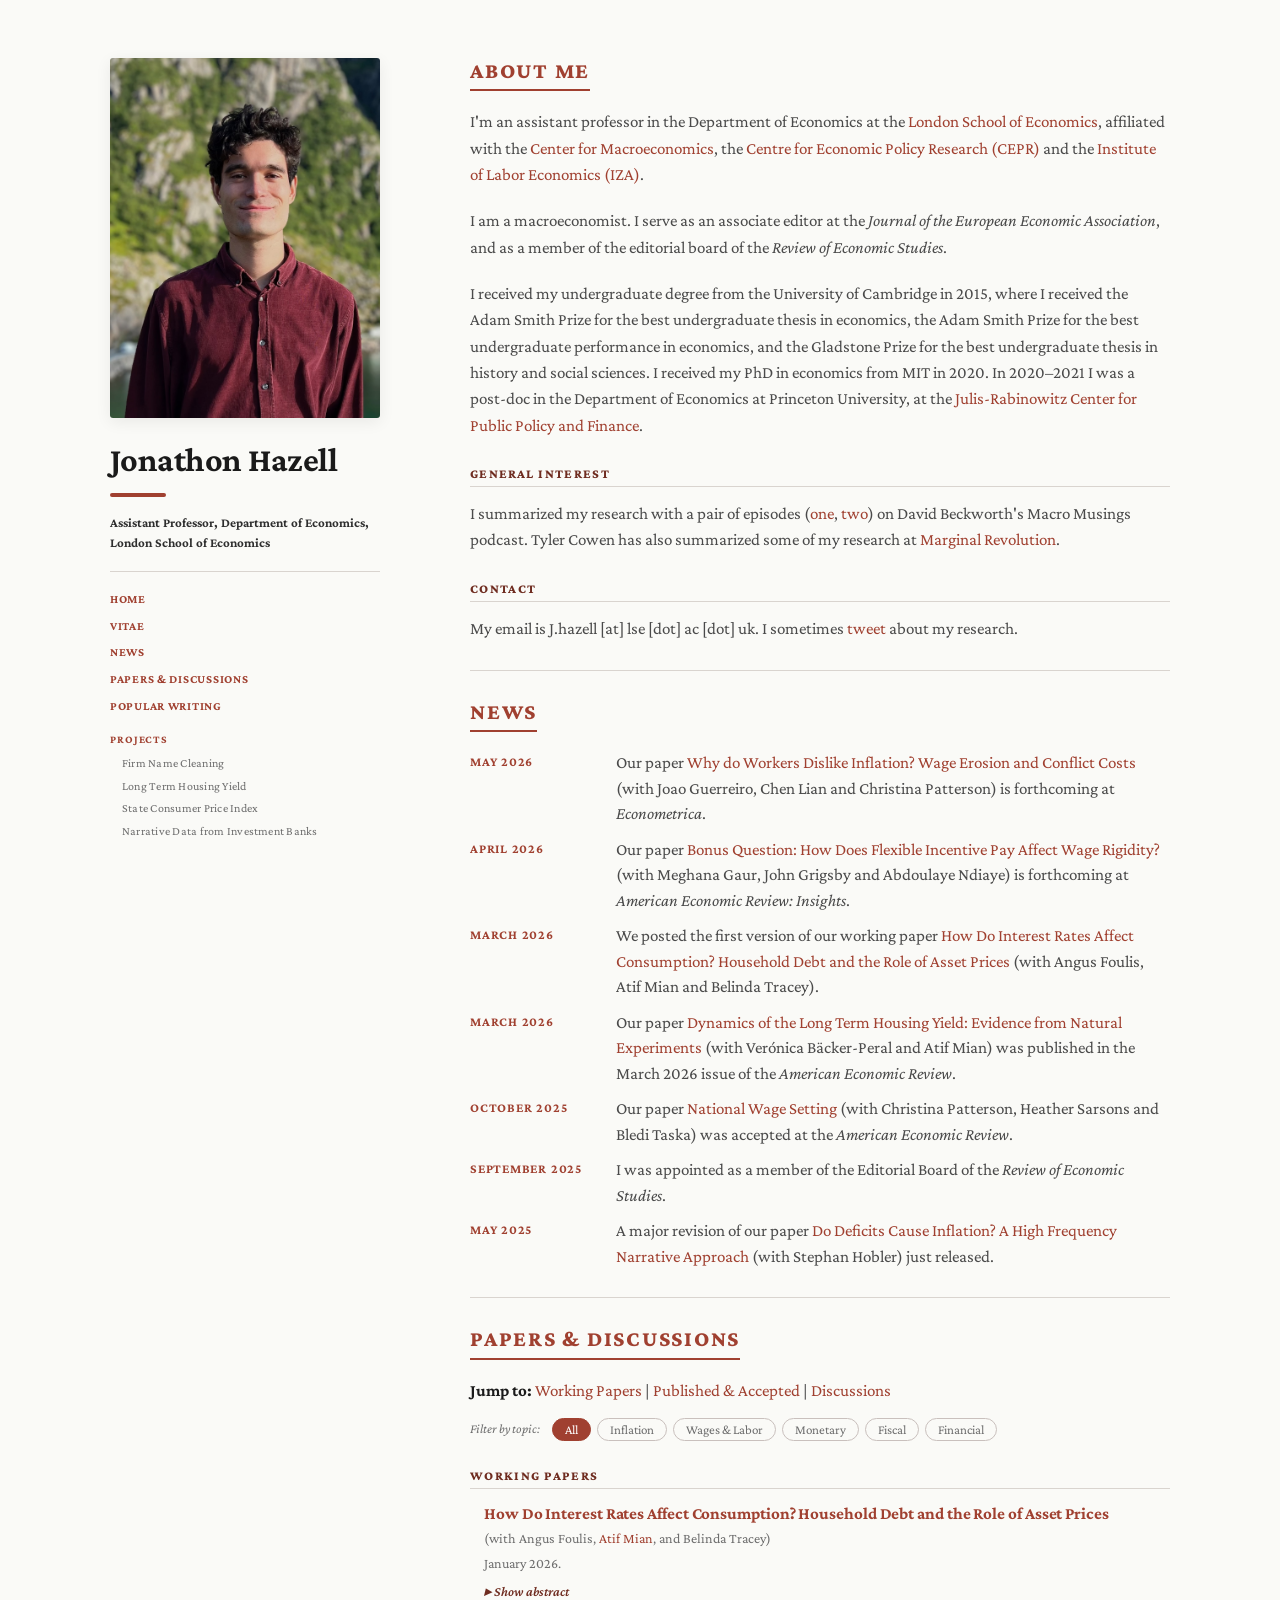
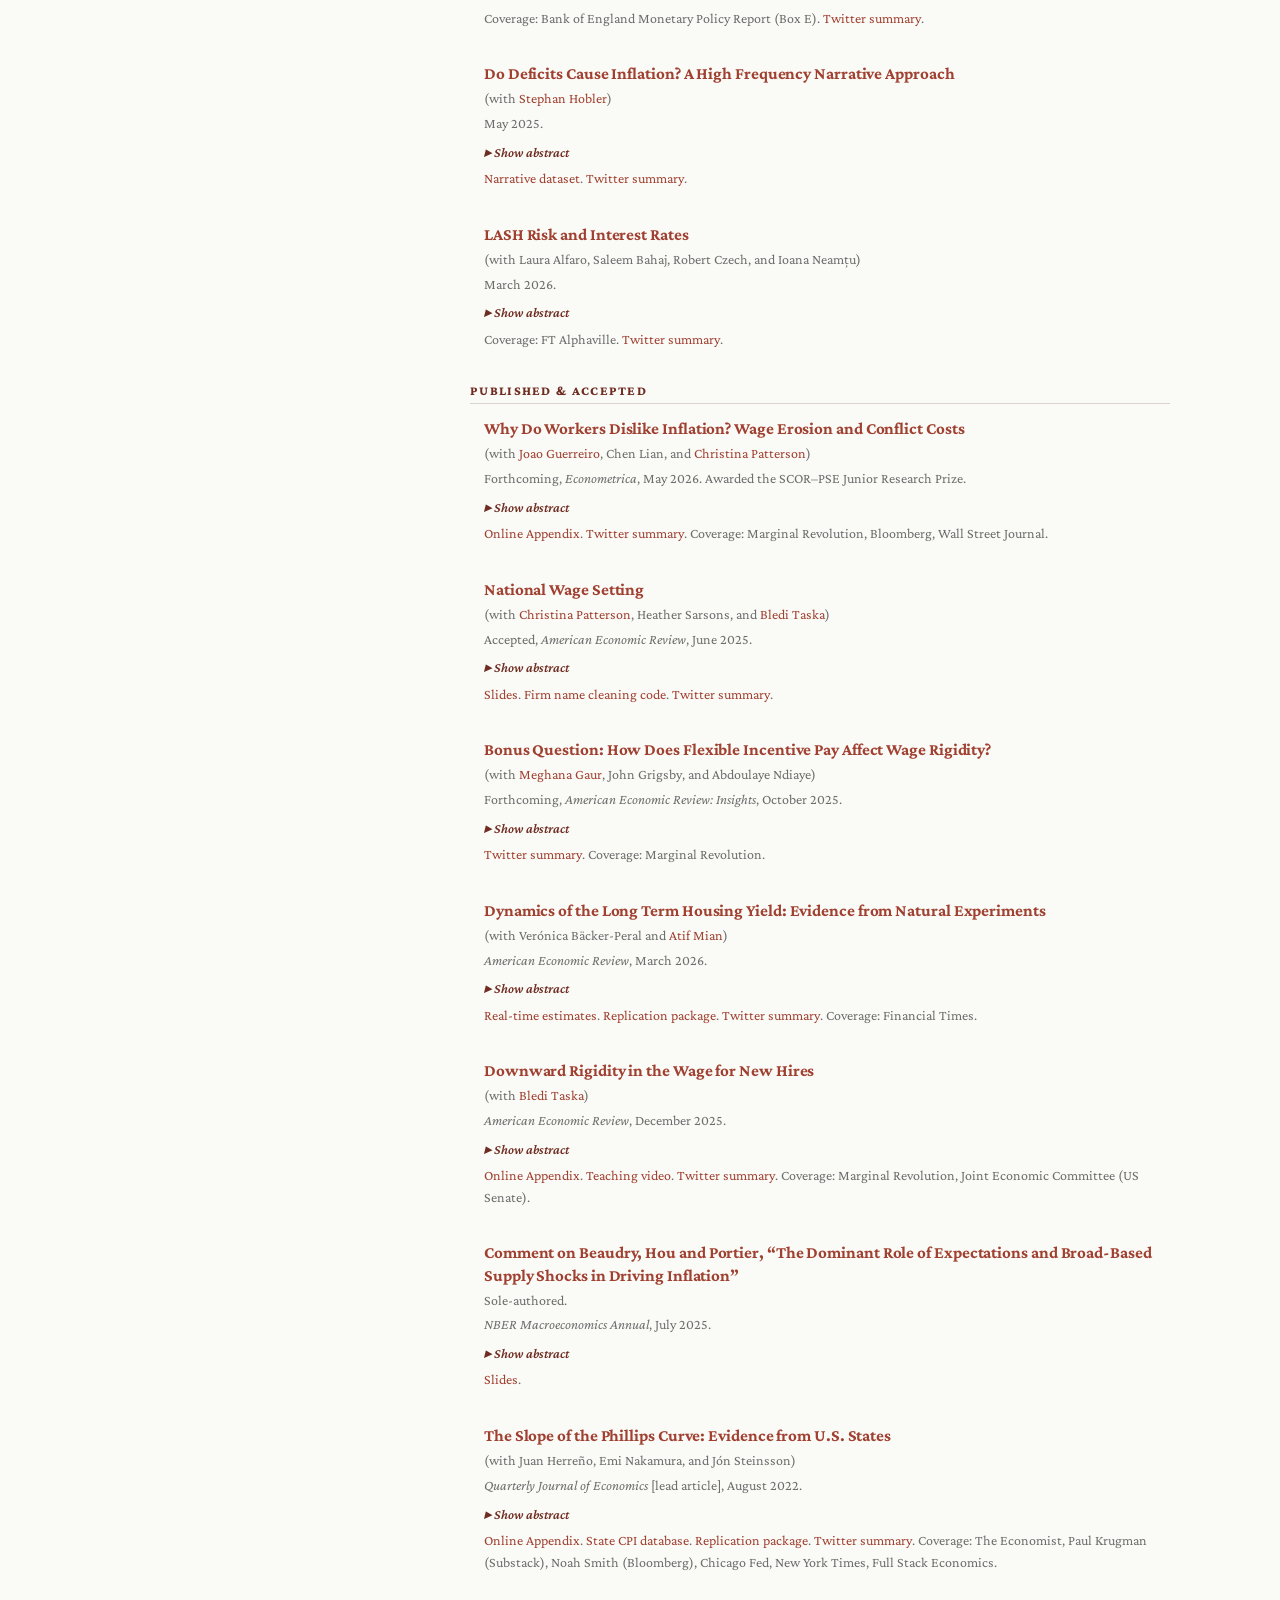
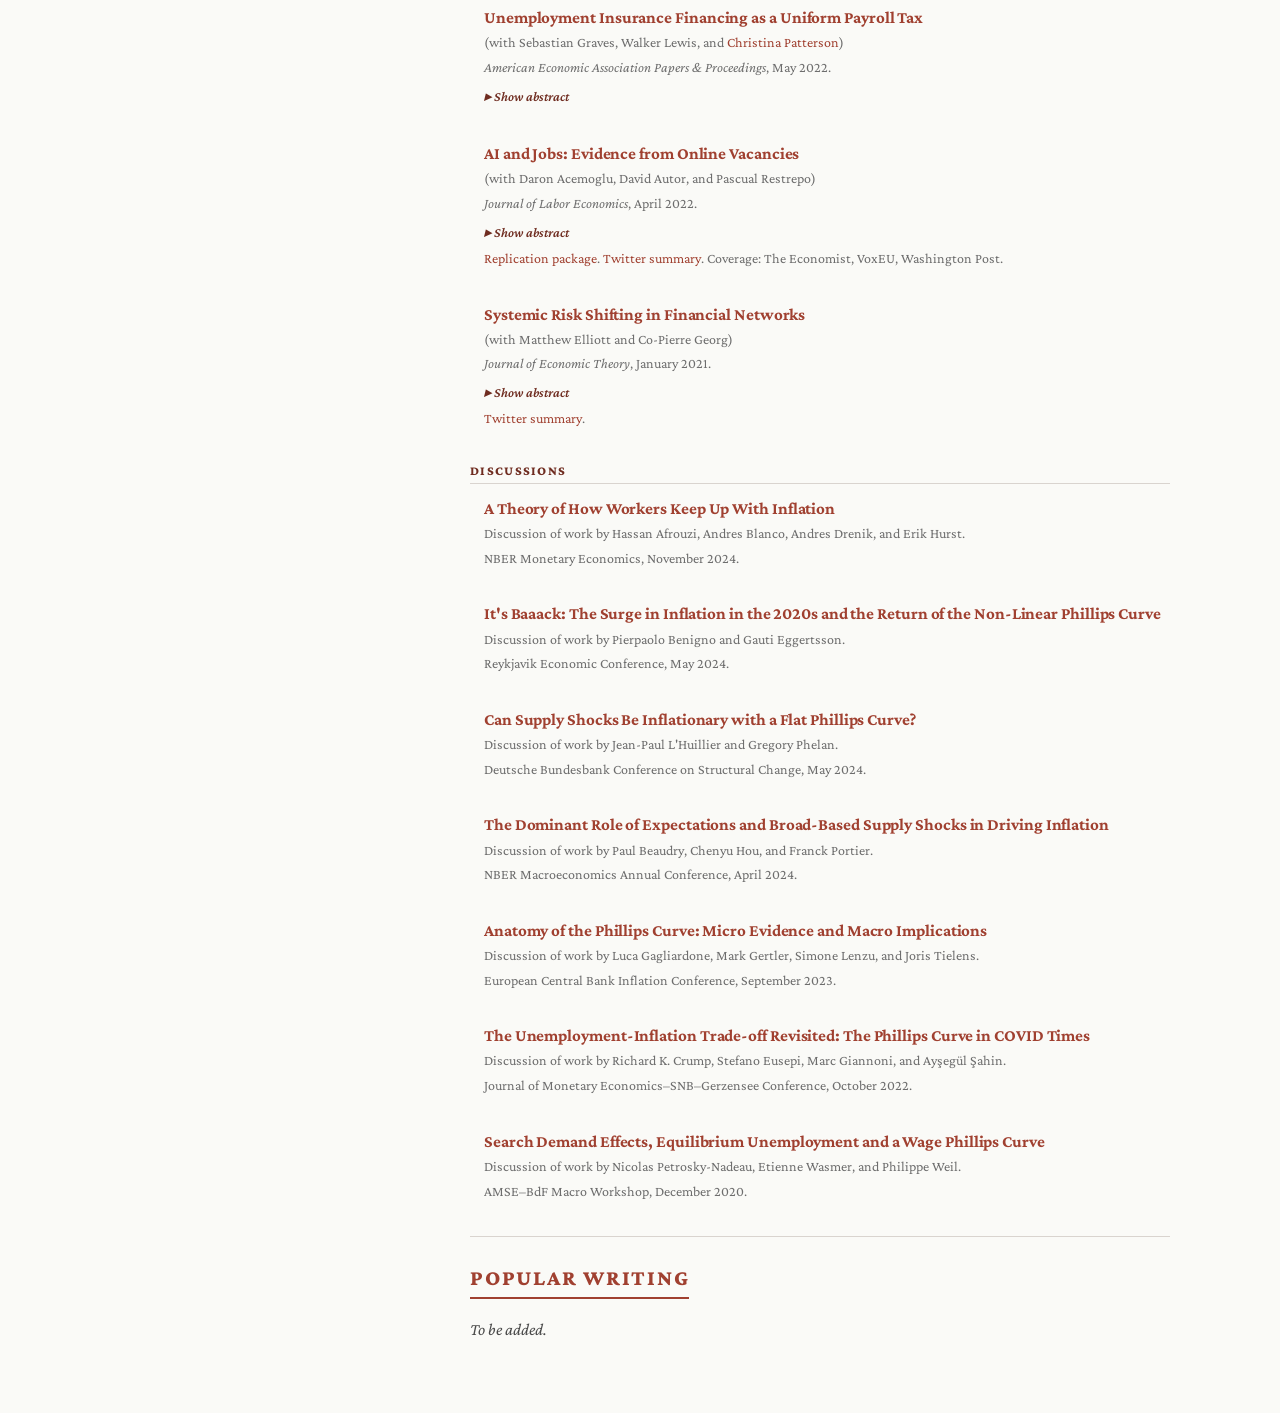
==== commit e11efeff: "Add Projects subpages and reorder anchors above the topic filter - Sidebar gets a Projects group nes" ====
--- a/index.html
+++ b/index.html
@@ -64,6 +64,11 @@
 <p class="contactinfo"><a href="#news">News</a></p>
 <p class="contactinfo"><a href="#papers">Papers &amp; Discussions</a></p>
 <p class="contactinfo"><a href="#popular-writing">Popular Writing</a></p>
+<p class="contactinfo nav-group">Projects</p>
+<p class="contactinfo nav-sub"><a href="./projects/firm-name-cleaning/">Firm Name Cleaning</a></p>
+<p class="contactinfo nav-sub"><a href="./projects/long-term-housing-yield/">Long Term Housing Yield</a></p>
+<p class="contactinfo nav-sub"><a href="./projects/state-cpi/">State Consumer Price Index</a></p>
+<p class="contactinfo nav-sub"><a href="./projects/narrative-data/">Narrative Data from Investment Banks</a></p>
 </header>
 
 <section>
@@ -102,6 +107,11 @@
 
 <h2 id="papers">Papers &amp; Discussions</h2>
 
+<p style="margin: 0 0 14px;"><strong>Jump to:</strong>
+<a href="#working-papers">Working Papers</a> |
+<a href="#published">Published &amp; Accepted</a> |
+<a href="#discussions">Discussions</a></p>
+
 <div class="paper-filter">
 <span class="filter-label">Filter by topic:</span>
 <button class="filter-chip active" data-filter="all" onclick="filterPapers('all')">All</button>
@@ -112,11 +122,6 @@
 <button class="filter-chip" data-filter="financial" onclick="filterPapers('financial')">Financial</button>
 </div>
 
-<p style="margin: 0 0 14px;"><strong>Jump to:</strong>
-<a href="#working-papers">Working Papers</a> |
-<a href="#published">Published &amp; Accepted</a> |
-<a href="#discussions">Discussions</a></p>
-
 <h3 id="working-papers" class="subhead">Working Papers</h3>
 
 <div class="research-work" data-tags="monetary">
--- a/css/style.css
+++ b/css/style.css
@@ -36,12 +36,19 @@
   font-size: 12px;
 }
 
+p.contactinfo.nav-group {
+  margin: 16px 0 6px;
+  color: var(--burgundy);
+  font-size: 11px;
+  letter-spacing: 0.08em;
+}
+
 p.contactinfo.nav-sub {
-  font-size: 11px;
+  font-size: 12px;
   text-transform: none;
   letter-spacing: 0.02em;
   font-weight: 400;
-  margin: 0 0 5px;
+  margin: 0 0 4px;
   padding-left: 12px;
   color: #6d6d6d;
 }
@@ -52,6 +59,11 @@
 
 p.contactinfo.nav-sub a:hover {
   color: var(--burgundy-dark);
+}
+
+p.contactinfo.nav-sub a.current {
+  color: var(--burgundy);
+  font-weight: 700;
 }
 
 h3.subhead {
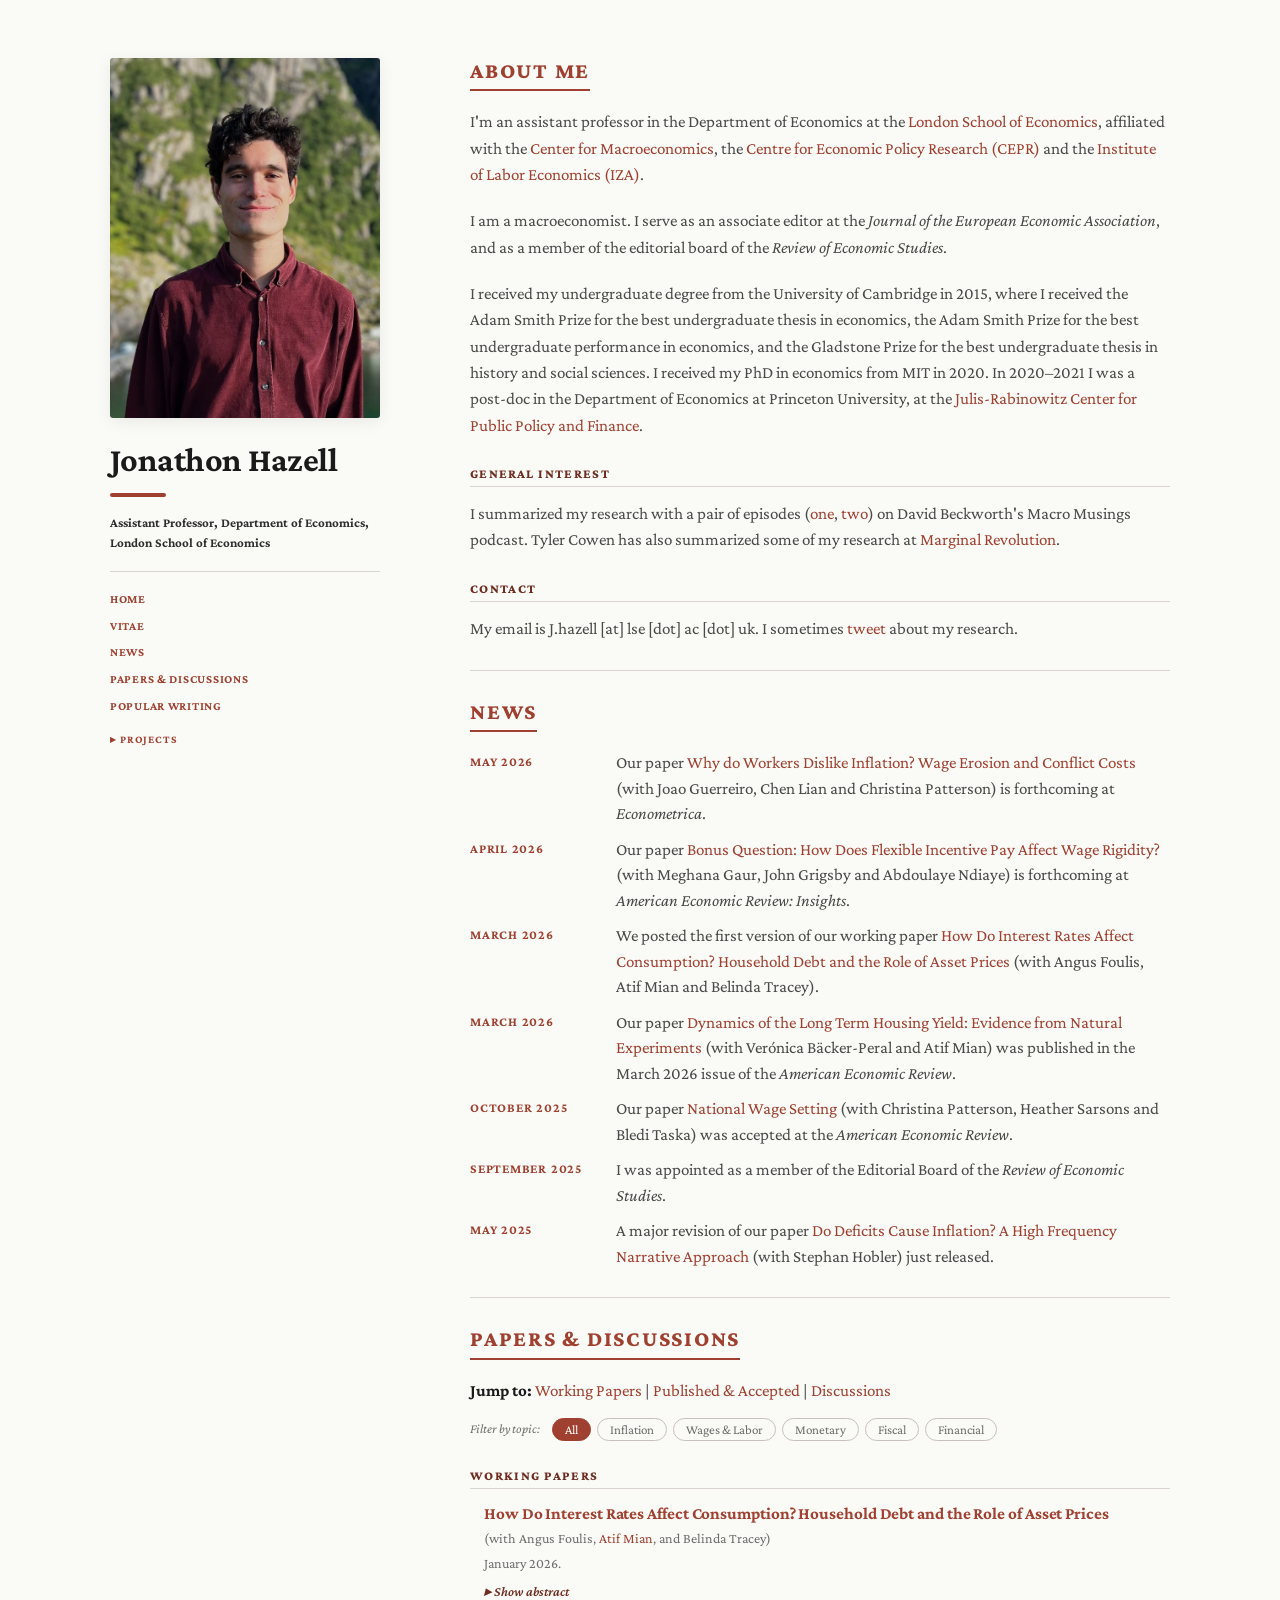
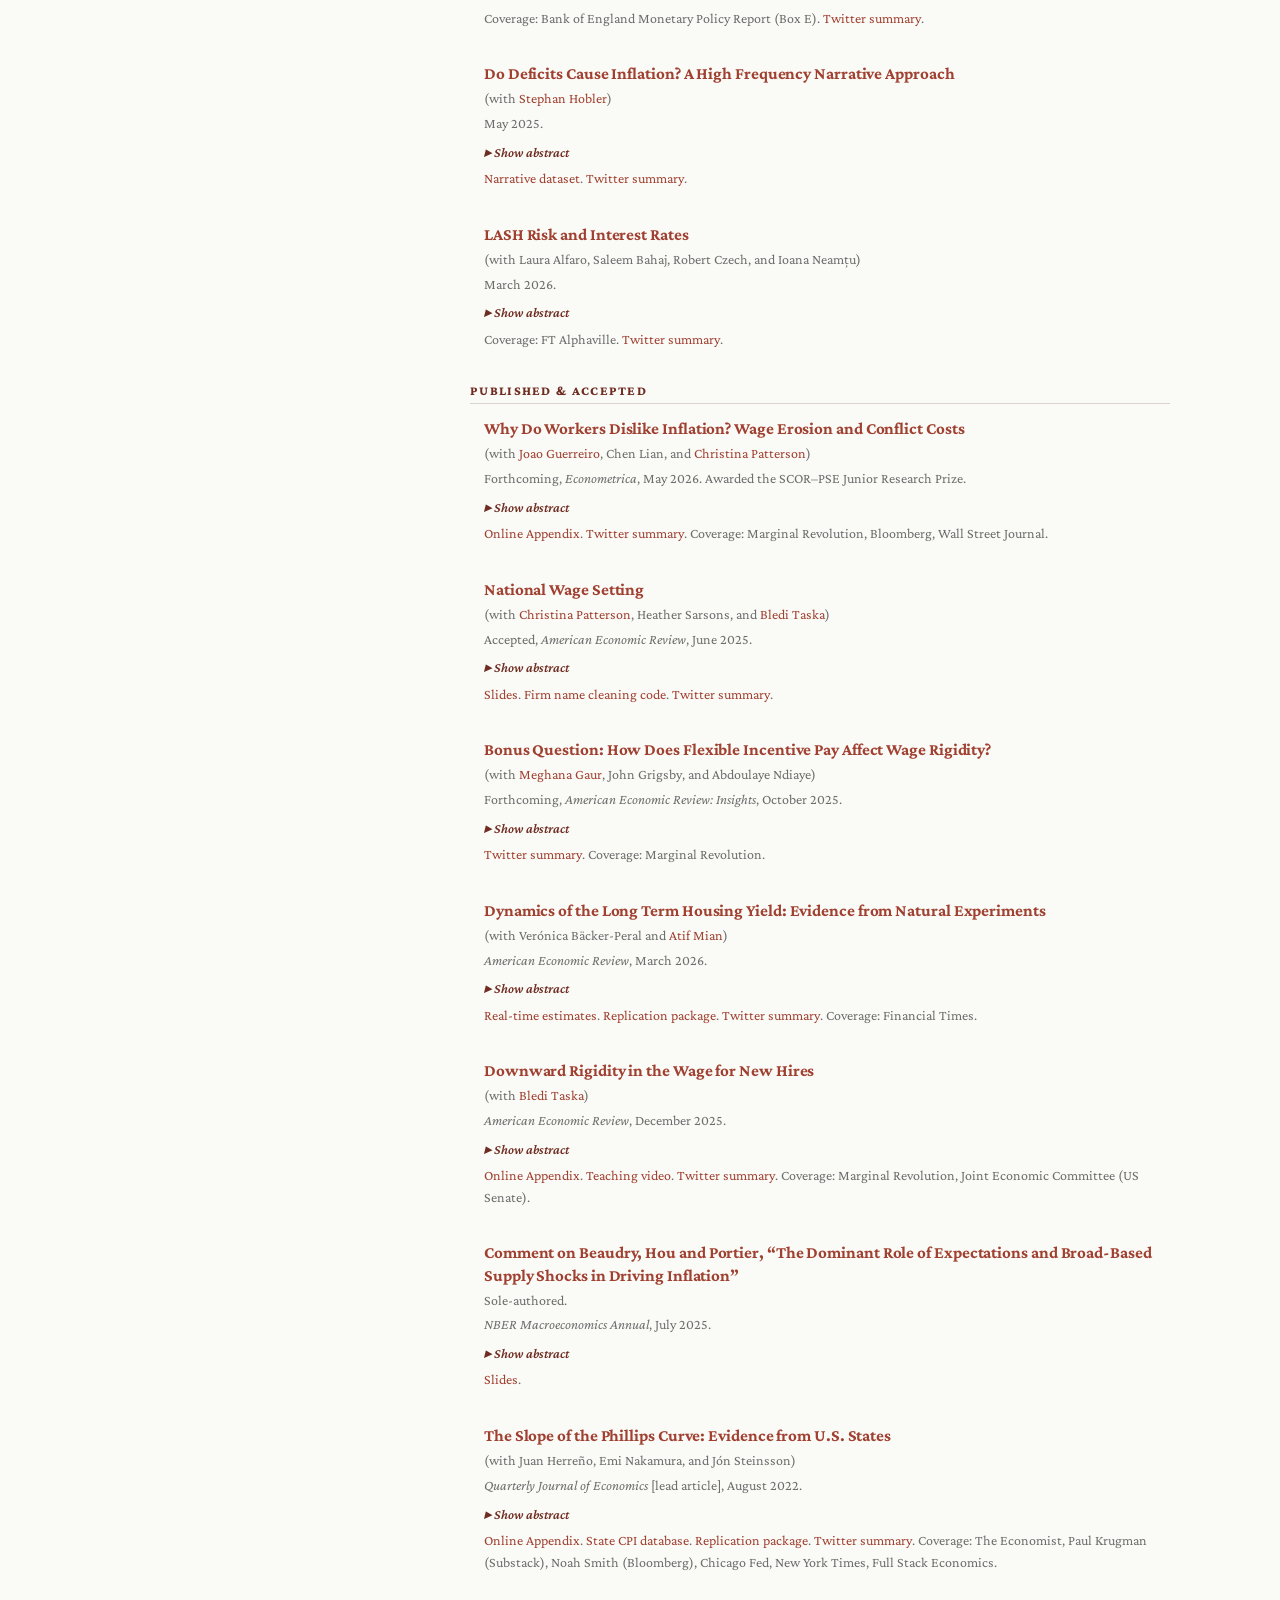
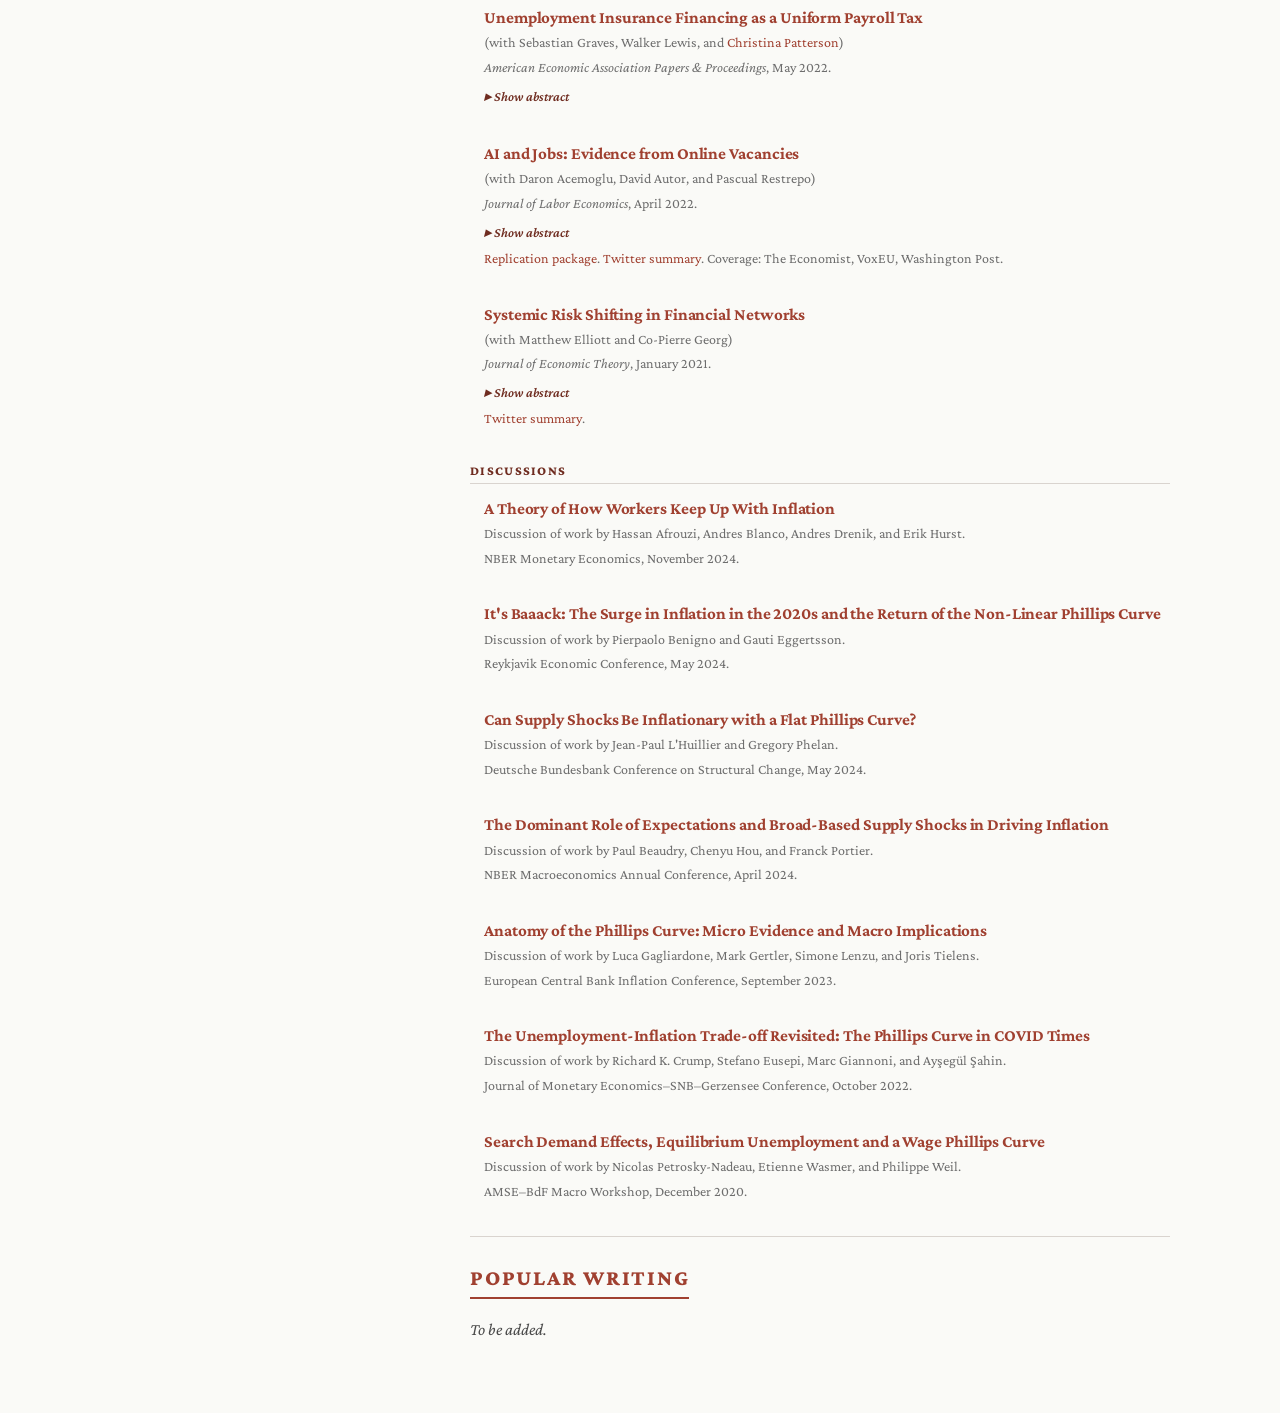
==== commit 759d8b30: "Make Projects a click-to-toggle dropdown in the sidebar - Projects header has a chevron (▸ / ▾) and " ====
--- a/index.html
+++ b/index.html
@@ -11,6 +11,18 @@
 <link rel="stylesheet" href="./css/style.css">
 <link rel="stylesheet" href="./css/custom.css">
 <script>
+function toggleProjects() {
+  var list = document.getElementById('projects-list');
+  var toggle = document.getElementById('projects-toggle');
+  if (list.style.display === 'none') {
+    list.style.display = '';
+    toggle.textContent = '▾ Projects';
+  } else {
+    list.style.display = 'none';
+    toggle.textContent = '▸ Projects';
+  }
+}
+
 function flipAbstract(n) {
   var body = document.getElementById('abstract-' + n);
   var cue = document.getElementById('cue-' + n);
@@ -64,11 +76,13 @@
 <p class="contactinfo"><a href="#news">News</a></p>
 <p class="contactinfo"><a href="#papers">Papers &amp; Discussions</a></p>
 <p class="contactinfo"><a href="#popular-writing">Popular Writing</a></p>
-<p class="contactinfo nav-group">Projects</p>
+<p class="contactinfo nav-group"><a href="javascript:toggleProjects()" id="projects-toggle">▸ Projects</a></p>
+<div id="projects-list" style="display:none">
 <p class="contactinfo nav-sub"><a href="./projects/firm-name-cleaning/">Firm Name Cleaning</a></p>
 <p class="contactinfo nav-sub"><a href="./projects/long-term-housing-yield/">Long Term Housing Yield</a></p>
 <p class="contactinfo nav-sub"><a href="./projects/state-cpi/">State Consumer Price Index</a></p>
 <p class="contactinfo nav-sub"><a href="./projects/narrative-data/">Narrative Data from Investment Banks</a></p>
+</div>
 </header>
 
 <section>
--- a/css/style.css
+++ b/css/style.css
@@ -38,9 +38,19 @@
 
 p.contactinfo.nav-group {
   margin: 16px 0 6px;
-  color: var(--burgundy);
   font-size: 11px;
   letter-spacing: 0.08em;
+}
+
+p.contactinfo.nav-group a {
+  color: var(--burgundy);
+  border-bottom: none;
+  cursor: pointer;
+}
+
+p.contactinfo.nav-group a:hover {
+  color: var(--burgundy-dark);
+  border-bottom: none;
 }
 
 p.contactinfo.nav-sub {
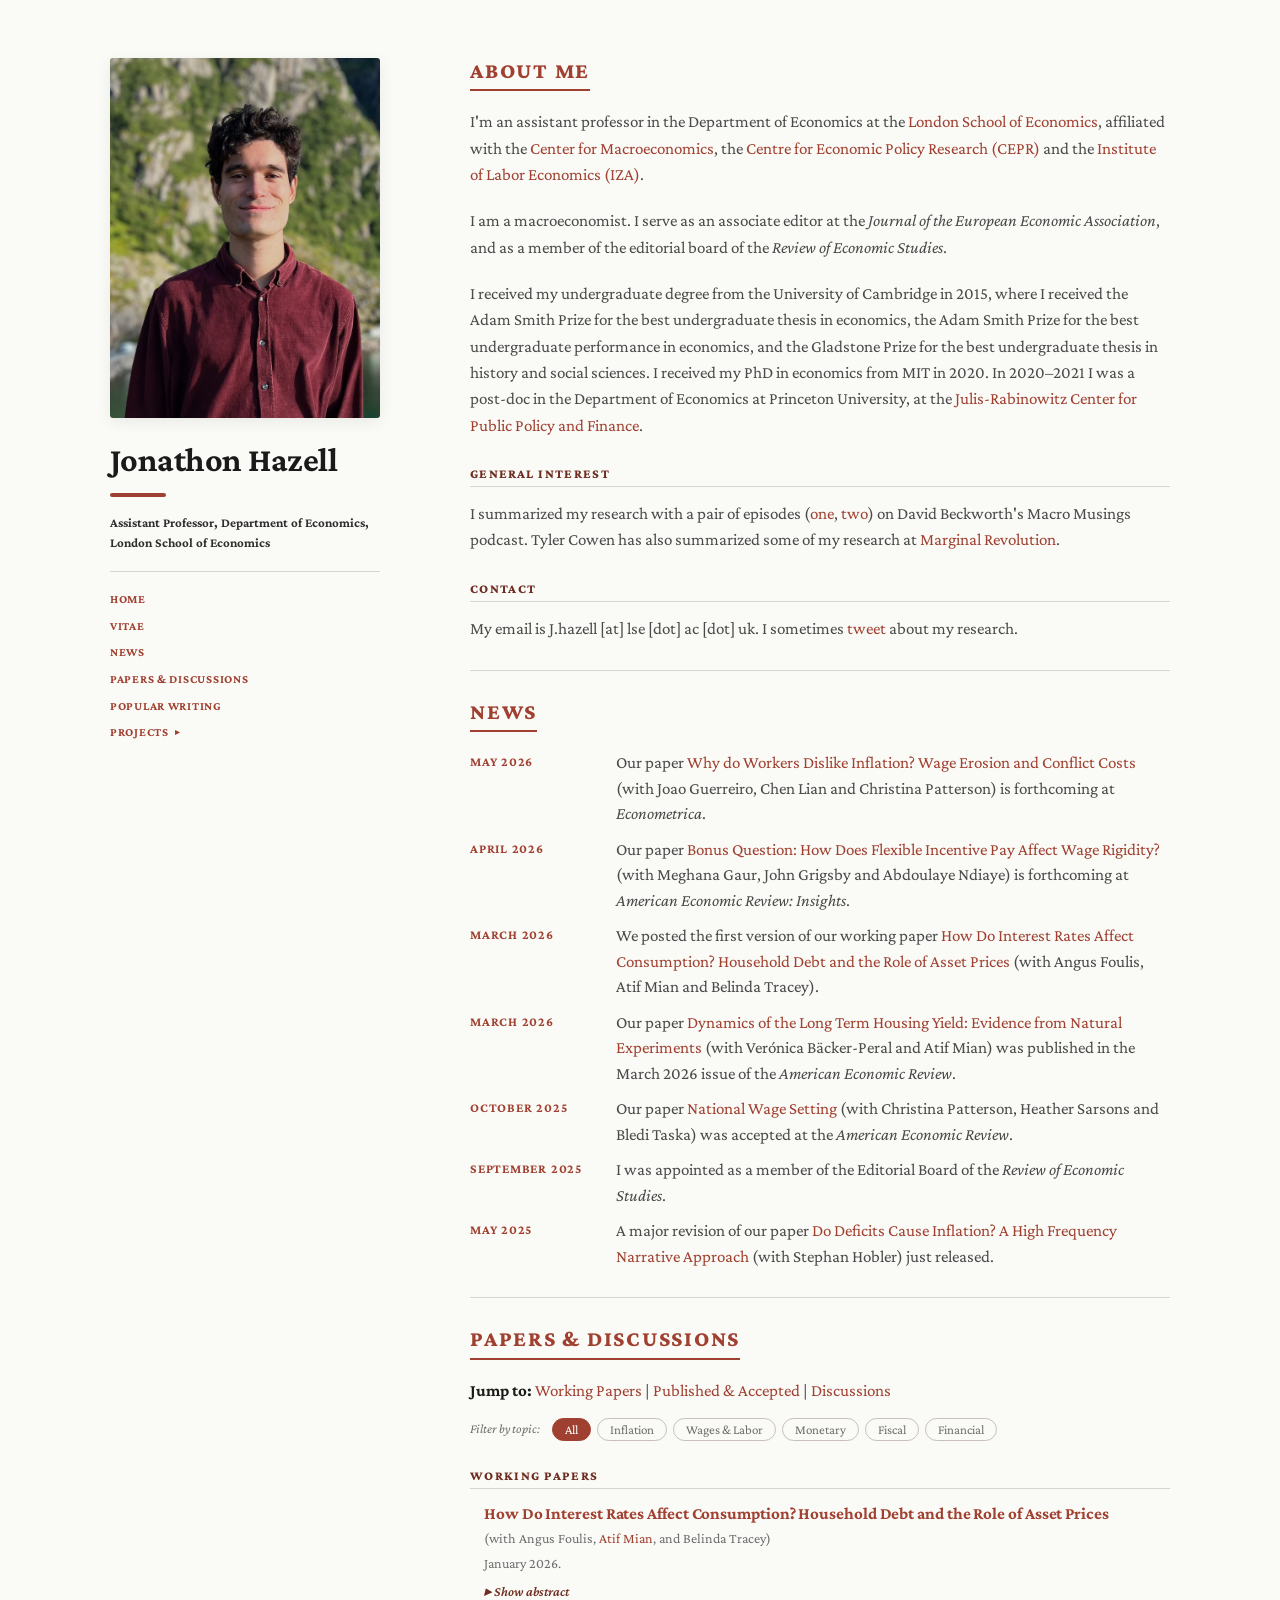
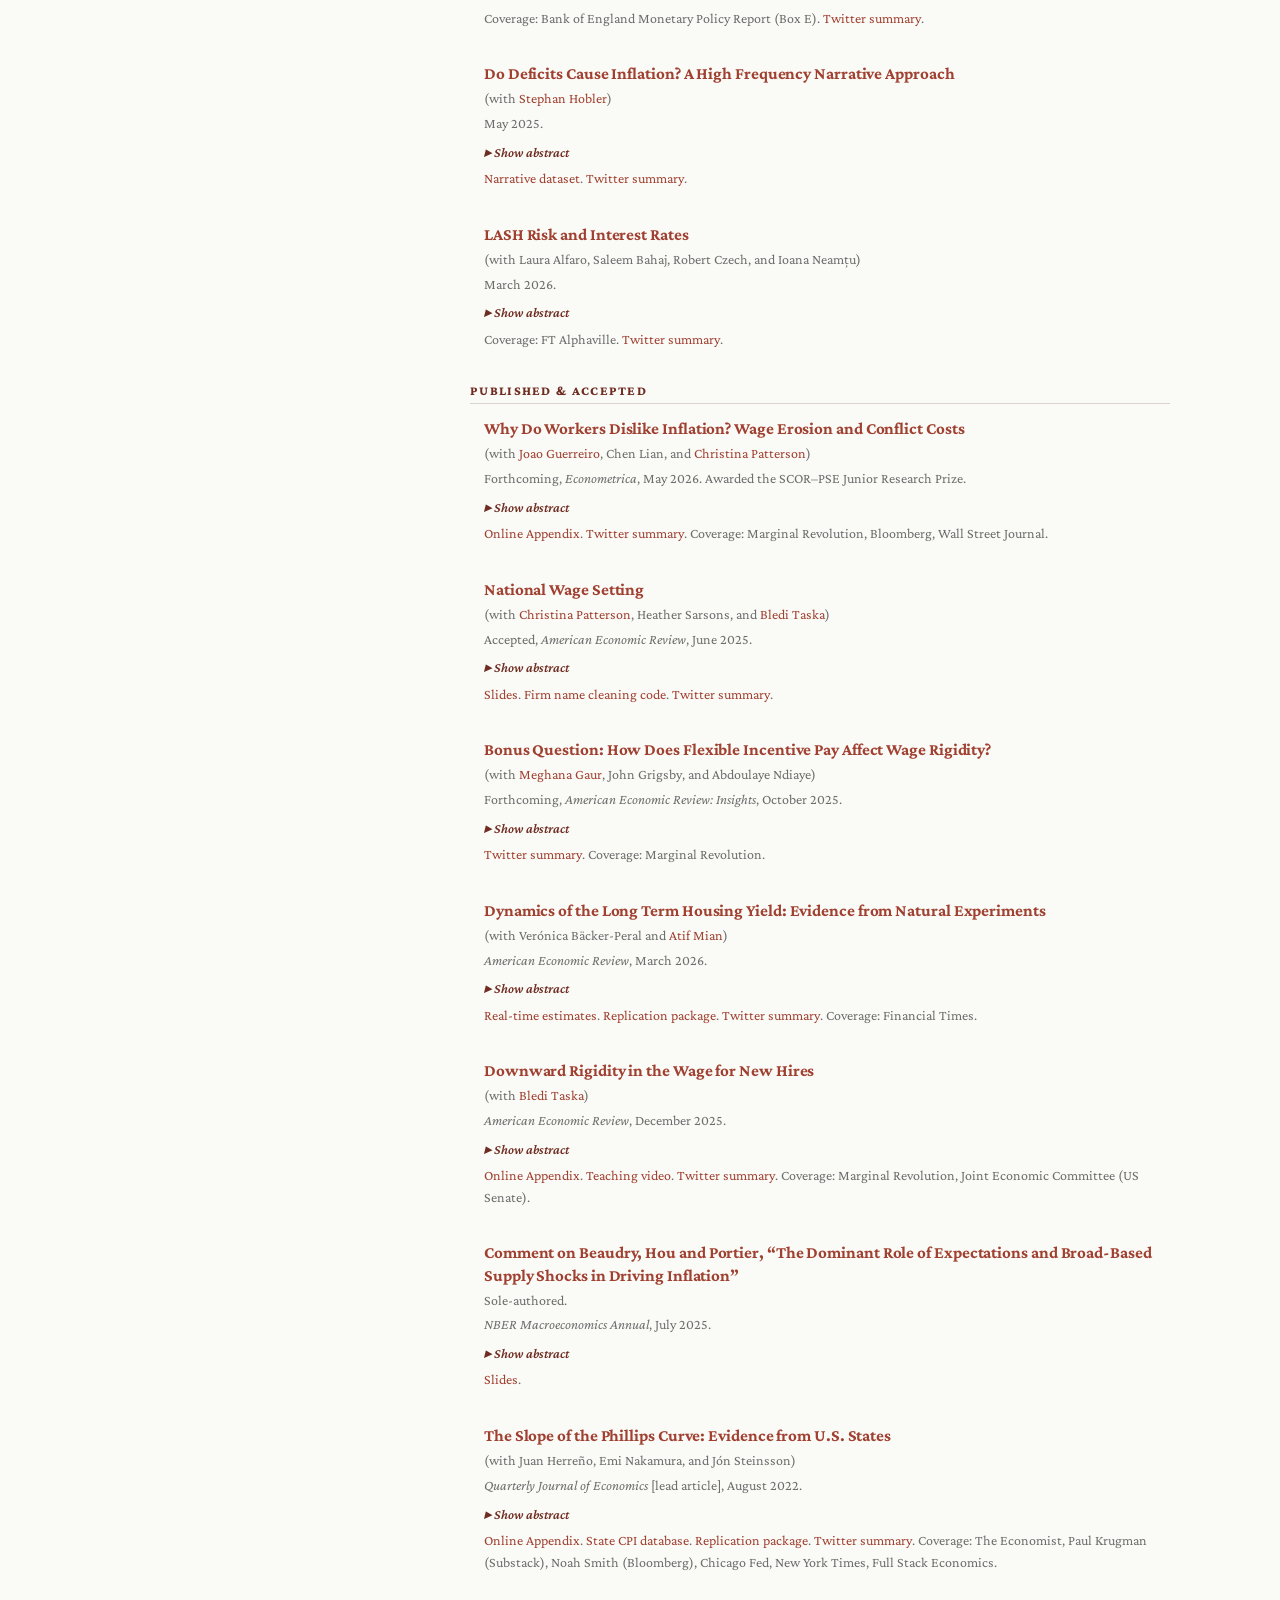
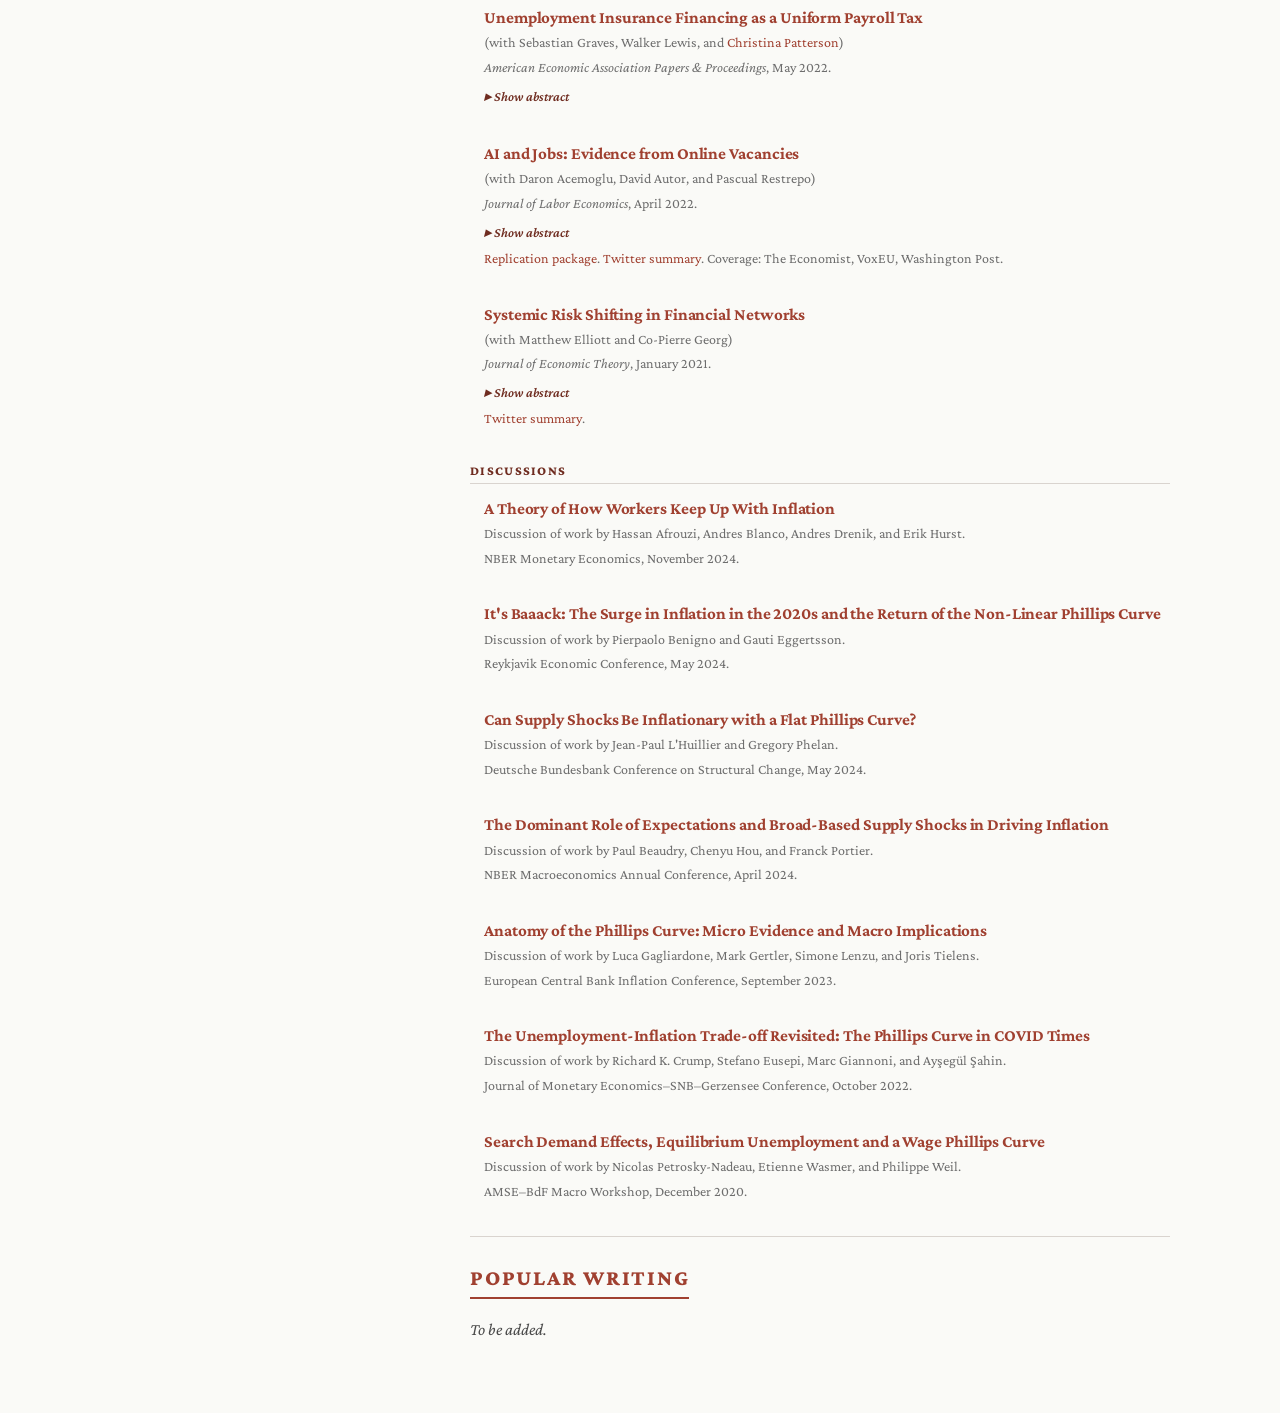
==== commit 8109e135: "Render Projects toggle identically to other sidebar items - Drop the .nav-group class; Projects now " ====
--- a/index.html
+++ b/index.html
@@ -13,13 +13,13 @@
 <script>
 function toggleProjects() {
   var list = document.getElementById('projects-list');
-  var toggle = document.getElementById('projects-toggle');
+  var chevron = document.getElementById('projects-chevron');
   if (list.style.display === 'none') {
     list.style.display = '';
-    toggle.textContent = '▾ Projects';
+    if (chevron) chevron.textContent = '▾';
   } else {
     list.style.display = 'none';
-    toggle.textContent = '▸ Projects';
+    if (chevron) chevron.textContent = '▸';
   }
 }
 
@@ -76,7 +76,7 @@
 <p class="contactinfo"><a href="#news">News</a></p>
 <p class="contactinfo"><a href="#papers">Papers &amp; Discussions</a></p>
 <p class="contactinfo"><a href="#popular-writing">Popular Writing</a></p>
-<p class="contactinfo nav-group"><a href="javascript:toggleProjects()" id="projects-toggle">▸ Projects</a></p>
+<p class="contactinfo"><a href="javascript:toggleProjects()">Projects <span id="projects-chevron" class="projects-chevron">▸</span></a></p>
 <div id="projects-list" style="display:none">
 <p class="contactinfo nav-sub"><a href="./projects/firm-name-cleaning/">Firm Name Cleaning</a></p>
 <p class="contactinfo nav-sub"><a href="./projects/long-term-housing-yield/">Long Term Housing Yield</a></p>
--- a/css/style.css
+++ b/css/style.css
@@ -36,21 +36,11 @@
   font-size: 12px;
 }
 
-p.contactinfo.nav-group {
-  margin: 16px 0 6px;
-  font-size: 11px;
-  letter-spacing: 0.08em;
-}
-
-p.contactinfo.nav-group a {
-  color: var(--burgundy);
-  border-bottom: none;
-  cursor: pointer;
-}
-
-p.contactinfo.nav-group a:hover {
-  color: var(--burgundy-dark);
-  border-bottom: none;
+.projects-chevron {
+  font-size: 9px;
+  margin-left: 4px;
+  vertical-align: 1px;
+  display: inline-block;
 }
 
 p.contactinfo.nav-sub {
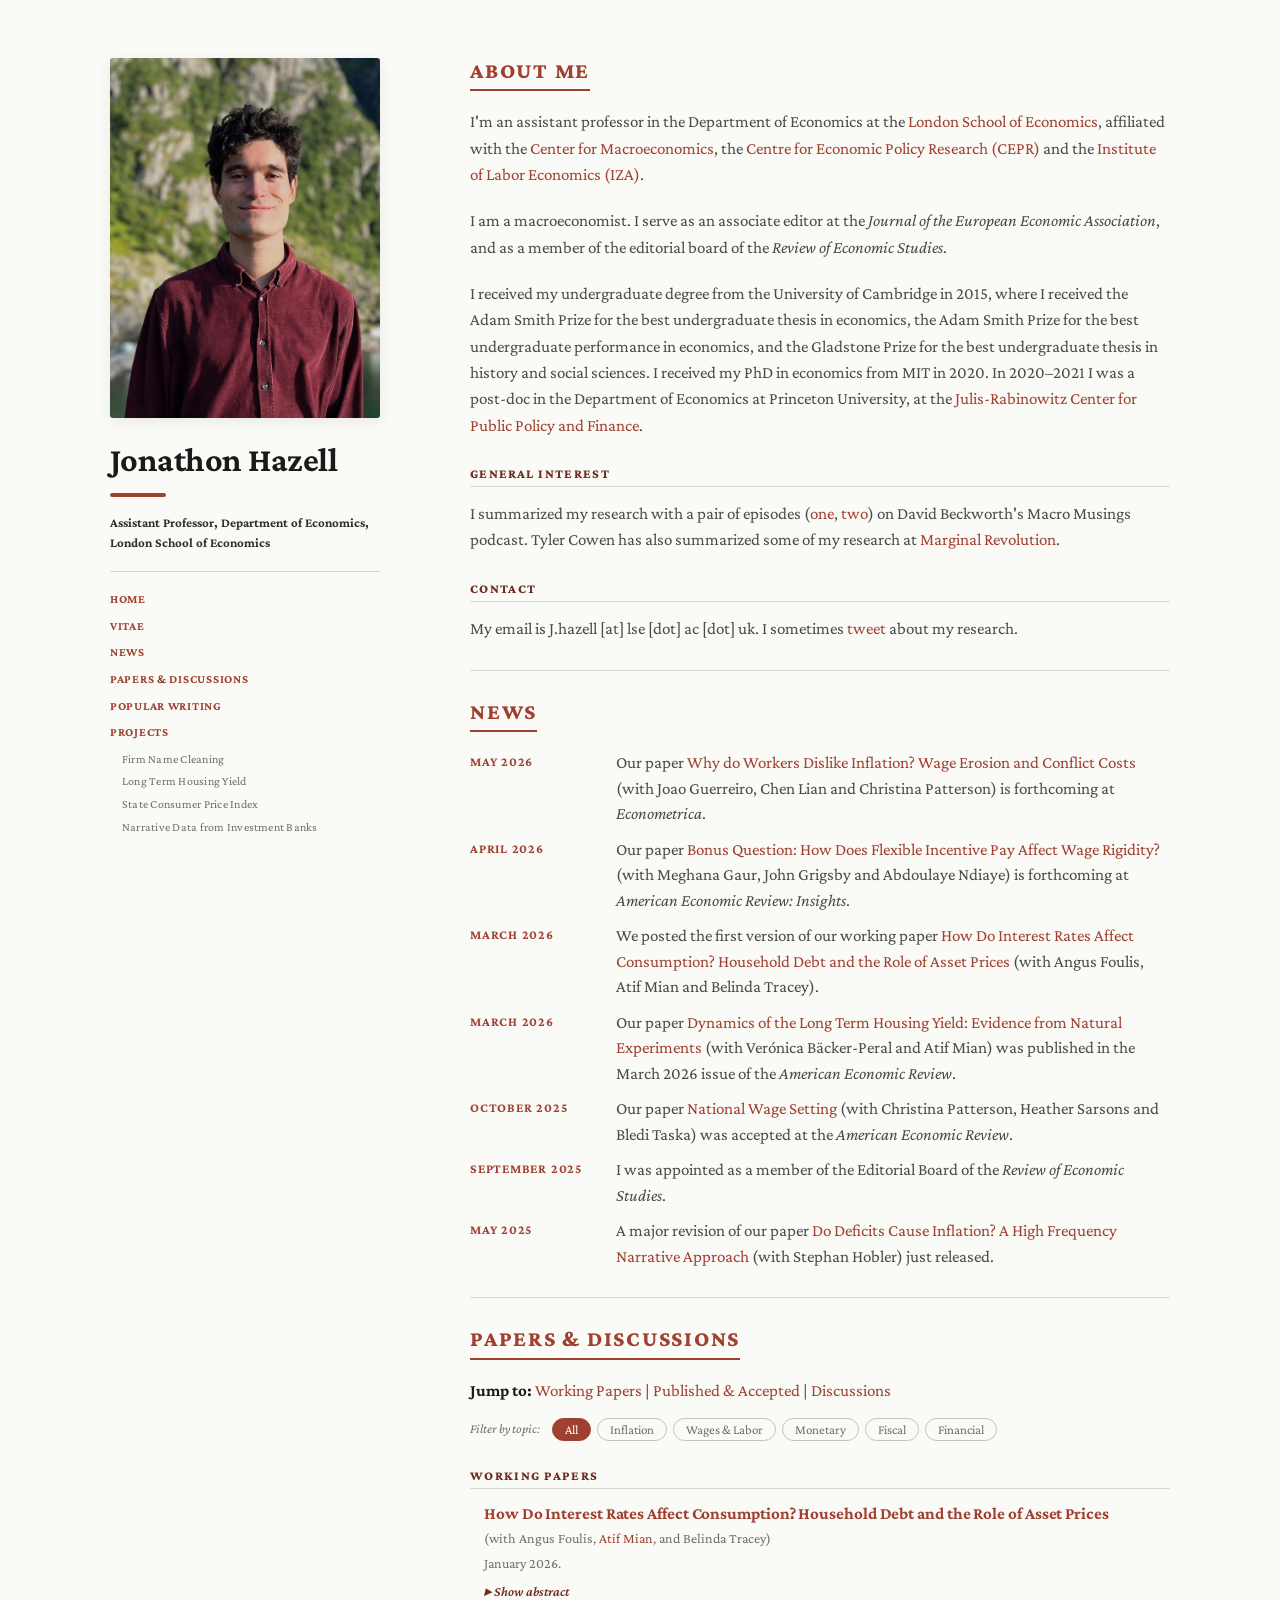
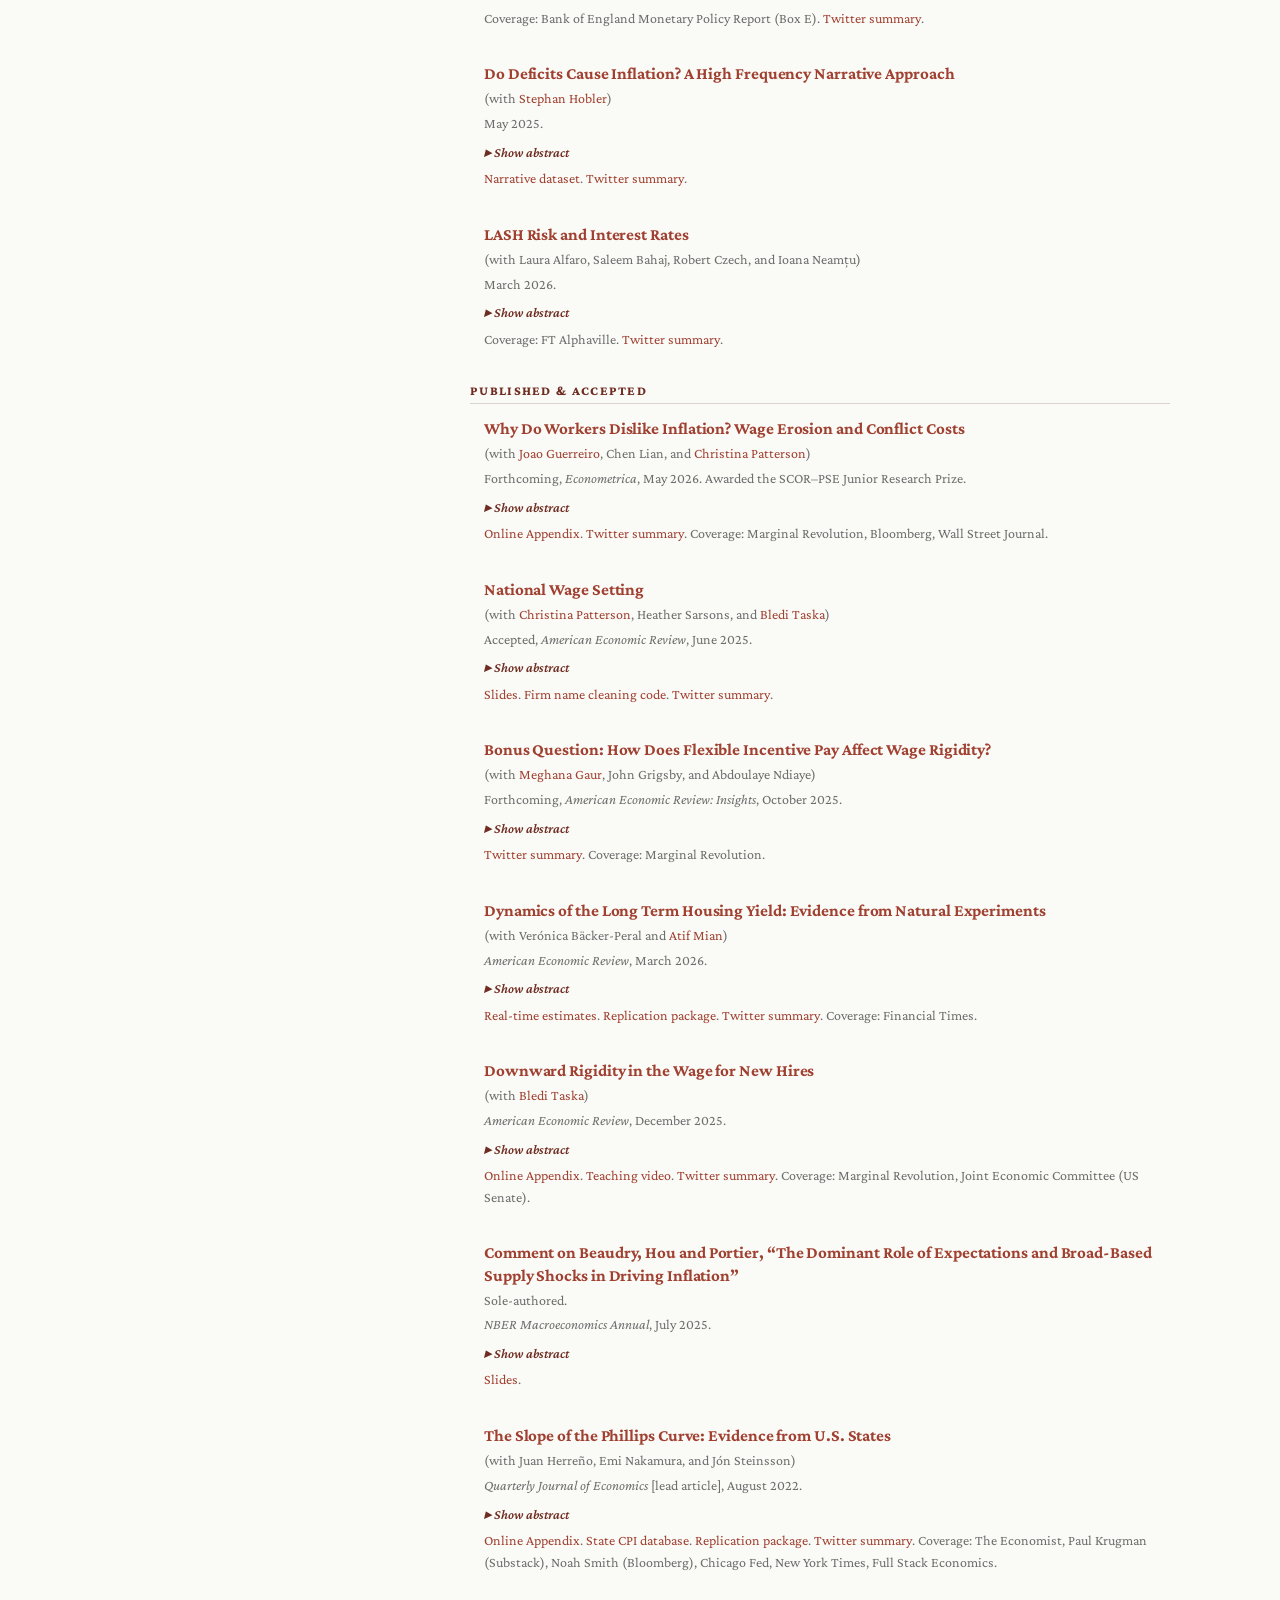
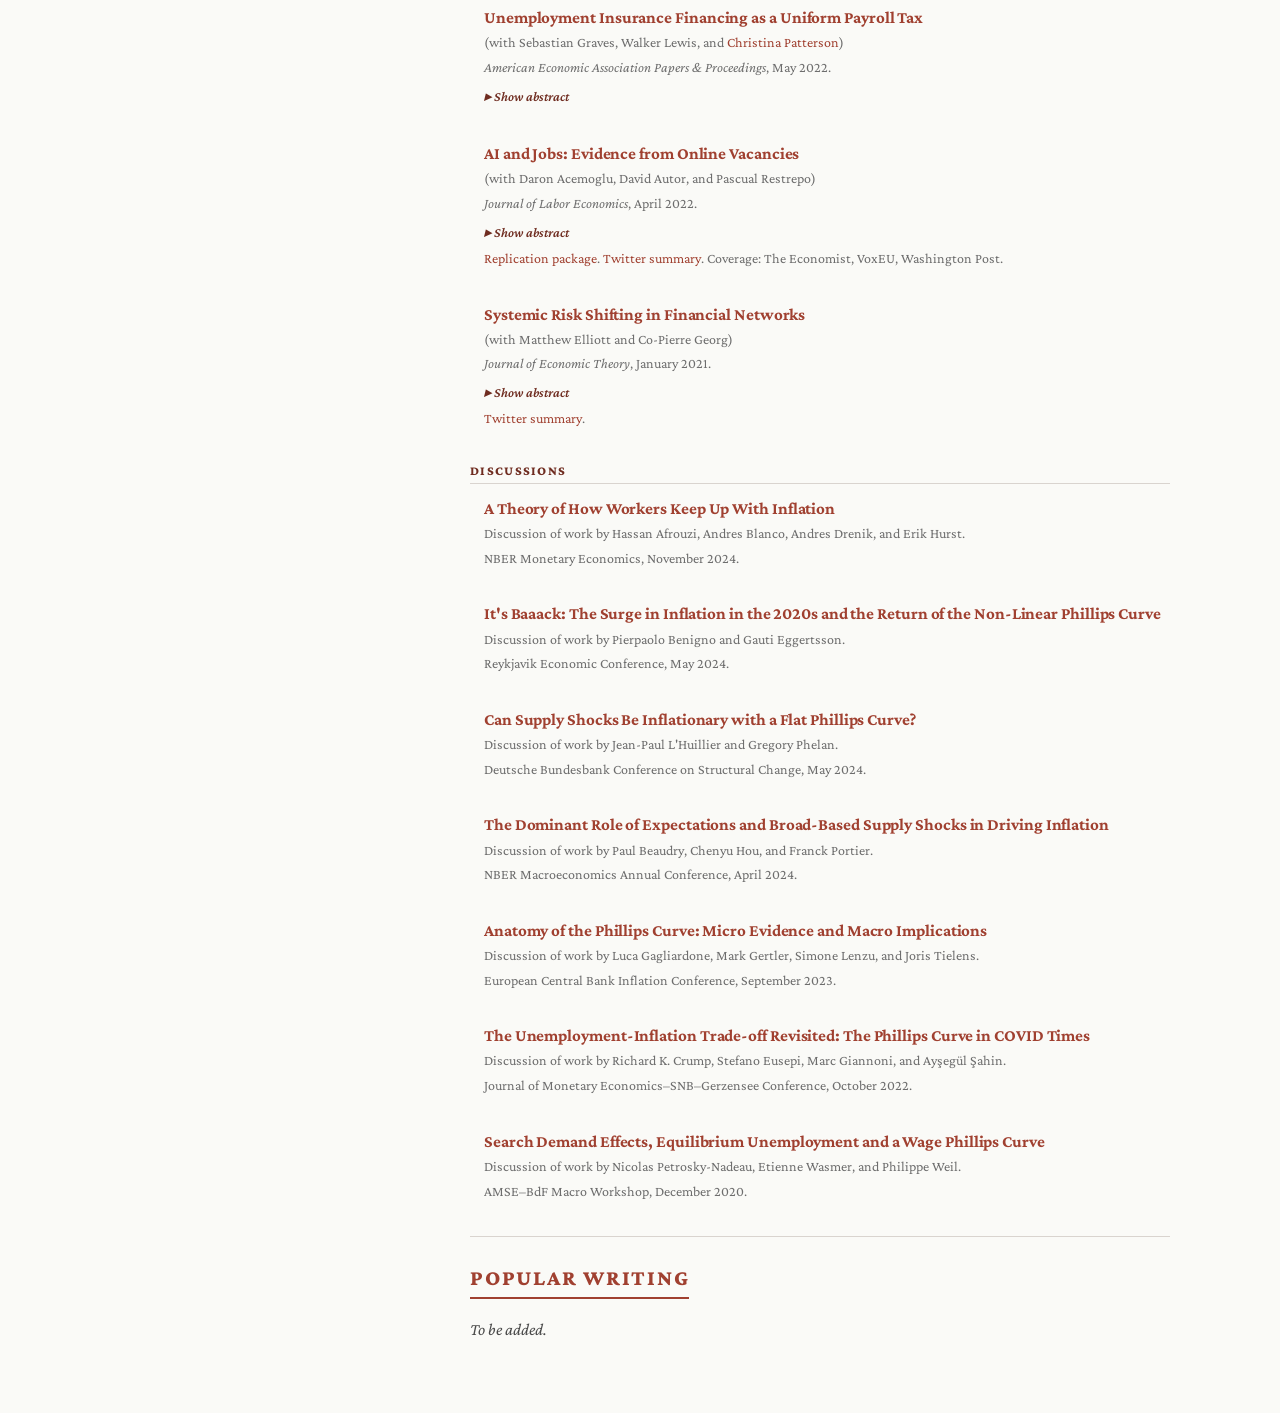
==== commit 0f87b3fd: "Make Projects a plain burgundy label, permanently expanded Drop the toggle: the four project sub-lin" ====
--- a/index.html
+++ b/index.html
@@ -11,18 +11,6 @@
 <link rel="stylesheet" href="./css/style.css">
 <link rel="stylesheet" href="./css/custom.css">
 <script>
-function toggleProjects() {
-  var list = document.getElementById('projects-list');
-  var chevron = document.getElementById('projects-chevron');
-  if (list.style.display === 'none') {
-    list.style.display = '';
-    if (chevron) chevron.textContent = '▾';
-  } else {
-    list.style.display = 'none';
-    if (chevron) chevron.textContent = '▸';
-  }
-}
-
 function flipAbstract(n) {
   var body = document.getElementById('abstract-' + n);
   var cue = document.getElementById('cue-' + n);
@@ -76,8 +64,8 @@
 <p class="contactinfo"><a href="#news">News</a></p>
 <p class="contactinfo"><a href="#papers">Papers &amp; Discussions</a></p>
 <p class="contactinfo"><a href="#popular-writing">Popular Writing</a></p>
-<p class="contactinfo"><a href="javascript:toggleProjects()">Projects <span id="projects-chevron" class="projects-chevron">▸</span></a></p>
-<div id="projects-list" style="display:none">
+<p class="contactinfo nav-group">Projects</p>
+<div id="projects-list">
 <p class="contactinfo nav-sub"><a href="./projects/firm-name-cleaning/">Firm Name Cleaning</a></p>
 <p class="contactinfo nav-sub"><a href="./projects/long-term-housing-yield/">Long Term Housing Yield</a></p>
 <p class="contactinfo nav-sub"><a href="./projects/state-cpi/">State Consumer Price Index</a></p>
--- a/css/style.css
+++ b/css/style.css
@@ -36,11 +36,8 @@
   font-size: 12px;
 }
 
-.projects-chevron {
-  font-size: 9px;
-  margin-left: 4px;
-  vertical-align: 1px;
-  display: inline-block;
+p.contactinfo.nav-group {
+  color: var(--burgundy);
 }
 
 p.contactinfo.nav-sub {
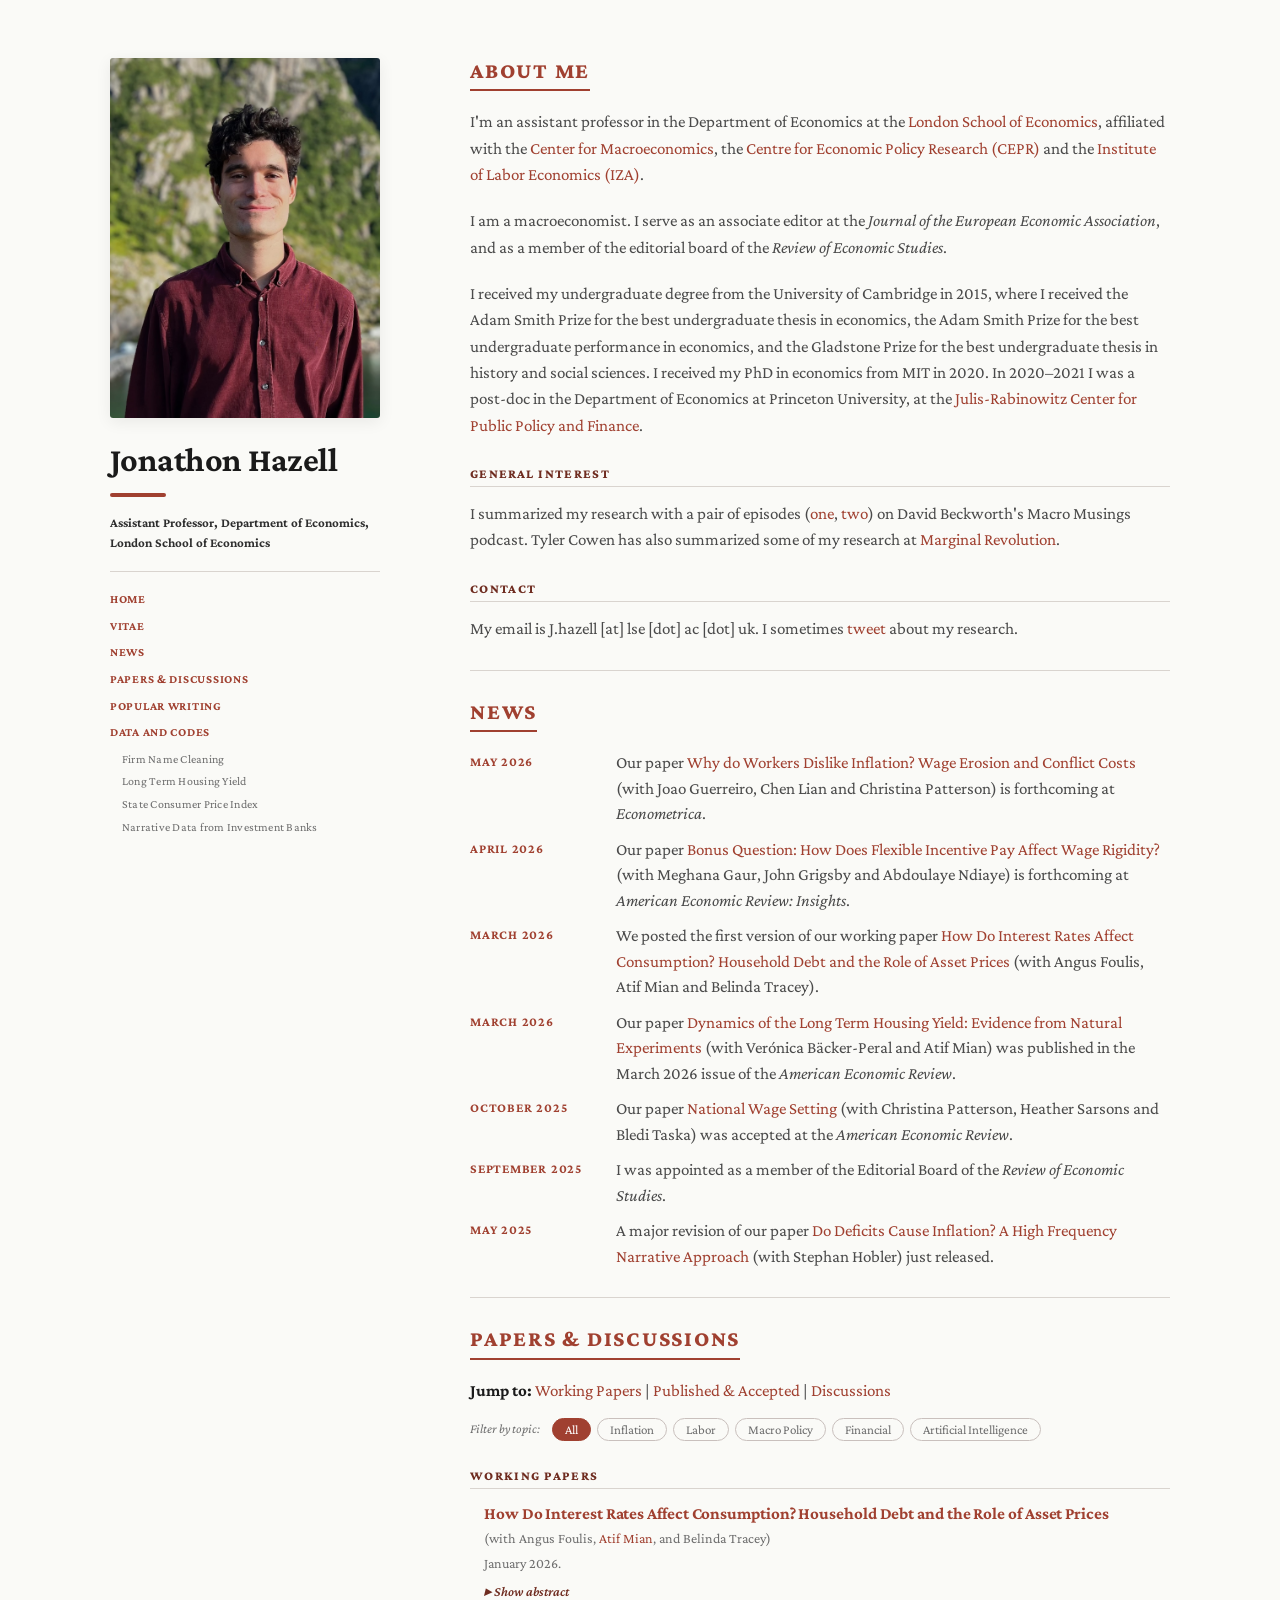
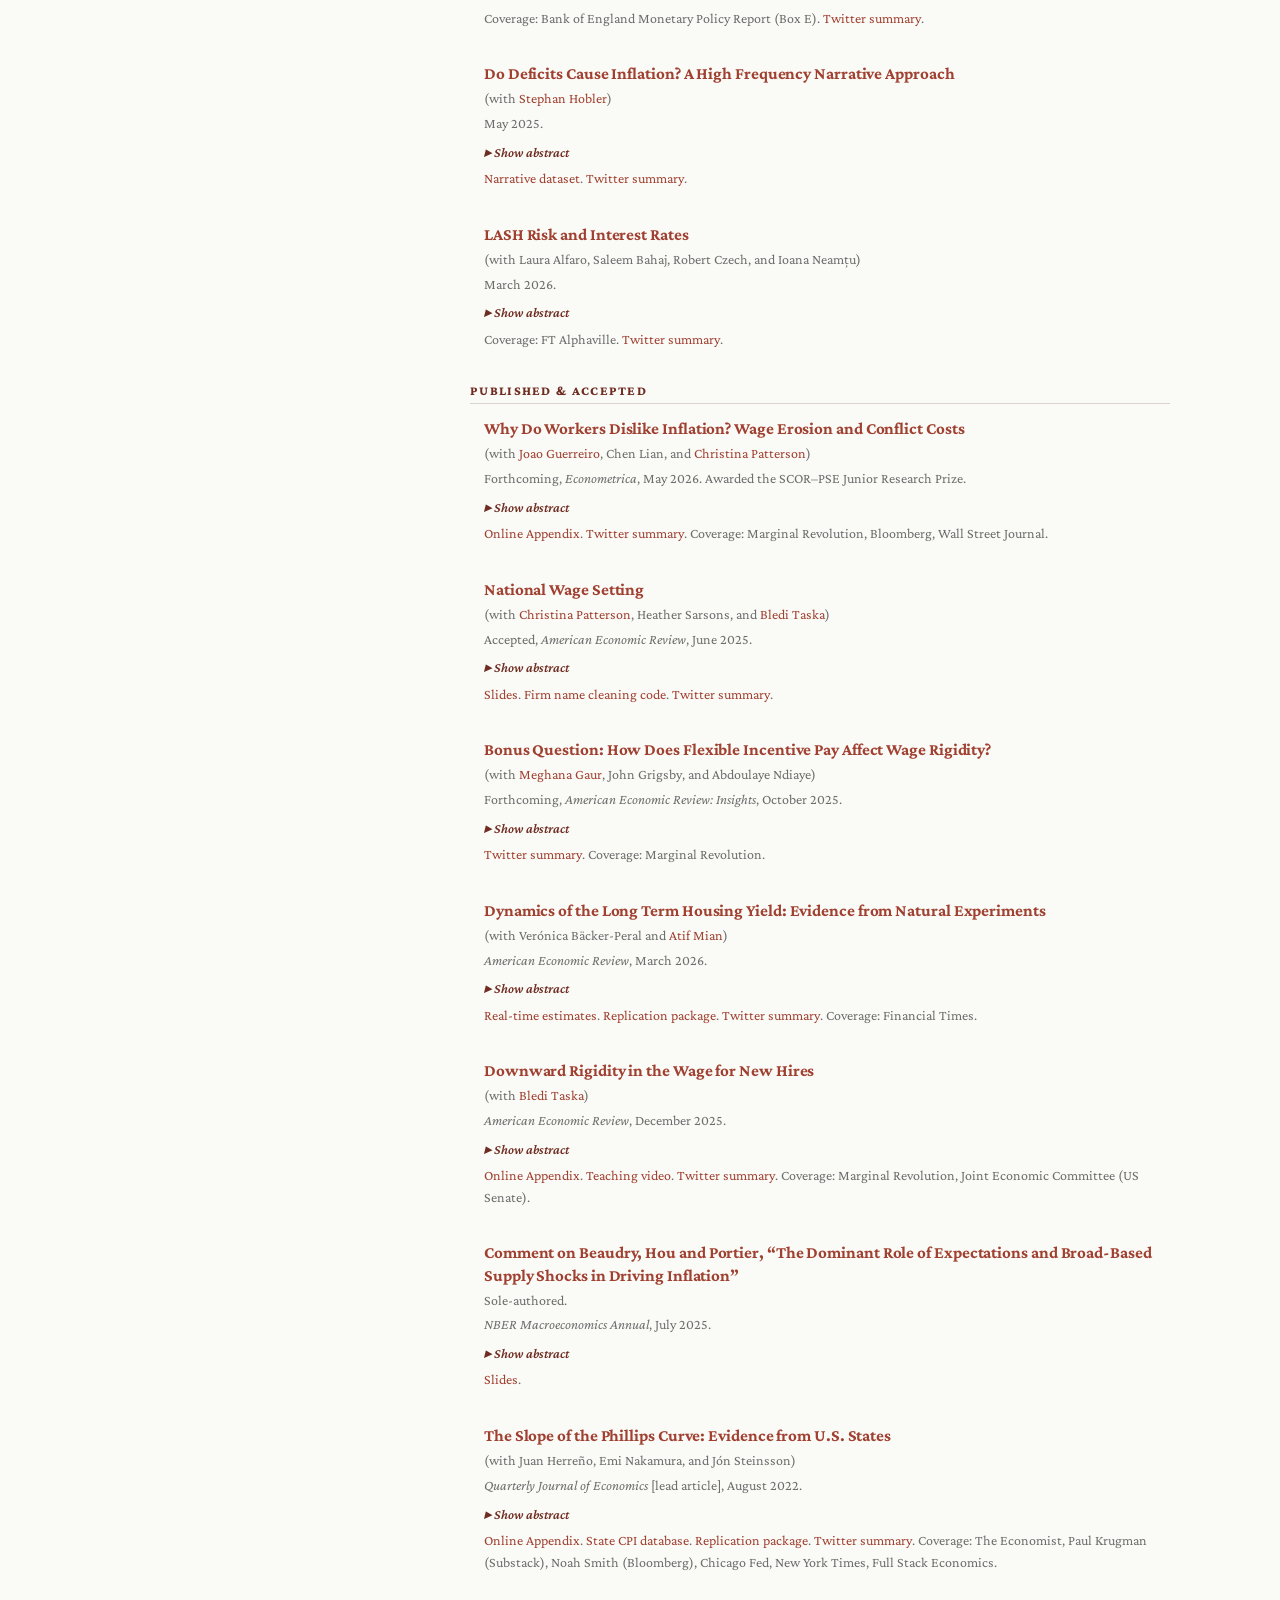
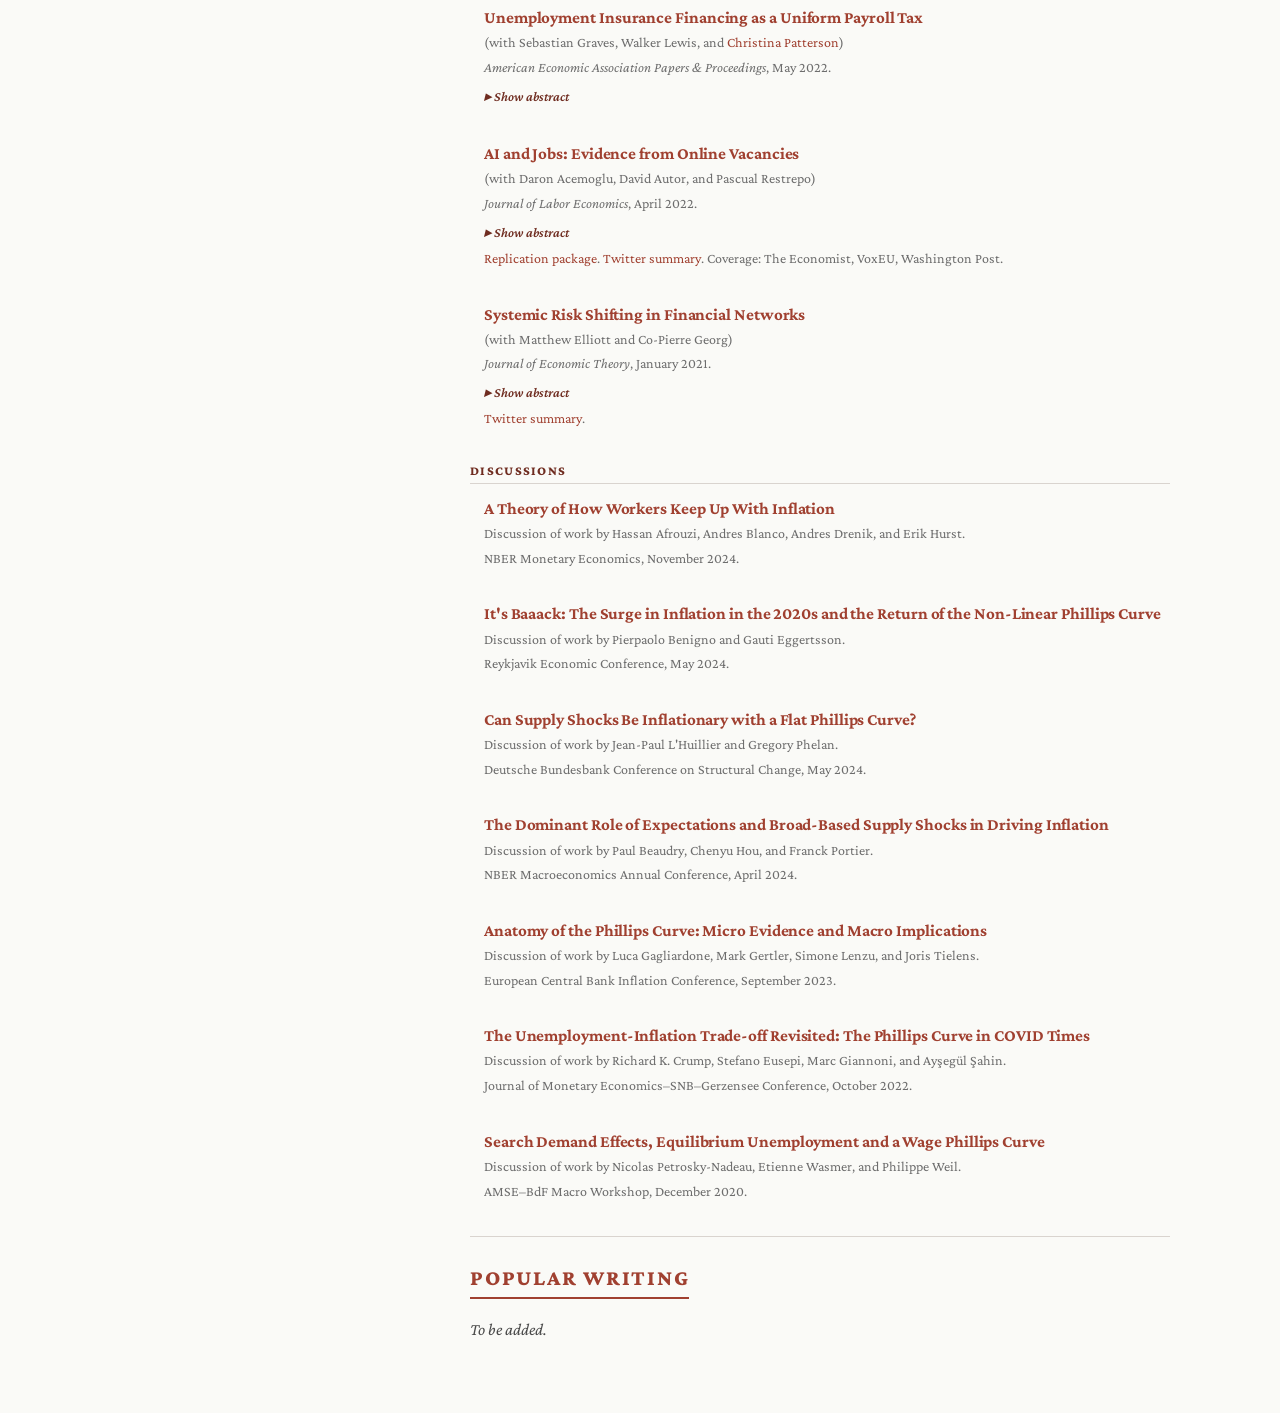
==== commit 0a01fad3: "Reshape topic filter and rename sidebar group - Consolidate Monetary and Fiscal into a single "Macro" ====
--- a/index.html
+++ b/index.html
@@ -64,7 +64,7 @@
 <p class="contactinfo"><a href="#news">News</a></p>
 <p class="contactinfo"><a href="#papers">Papers &amp; Discussions</a></p>
 <p class="contactinfo"><a href="#popular-writing">Popular Writing</a></p>
-<p class="contactinfo nav-group">Projects</p>
+<p class="contactinfo nav-group">Data and Codes</p>
 <div id="projects-list">
 <p class="contactinfo nav-sub"><a href="./projects/firm-name-cleaning/">Firm Name Cleaning</a></p>
 <p class="contactinfo nav-sub"><a href="./projects/long-term-housing-yield/">Long Term Housing Yield</a></p>
@@ -118,15 +118,15 @@
 <span class="filter-label">Filter by topic:</span>
 <button class="filter-chip active" data-filter="all" onclick="filterPapers('all')">All</button>
 <button class="filter-chip" data-filter="inflation" onclick="filterPapers('inflation')">Inflation</button>
-<button class="filter-chip" data-filter="wages" onclick="filterPapers('wages')">Wages &amp; Labor</button>
-<button class="filter-chip" data-filter="monetary" onclick="filterPapers('monetary')">Monetary</button>
-<button class="filter-chip" data-filter="fiscal" onclick="filterPapers('fiscal')">Fiscal</button>
+<button class="filter-chip" data-filter="labor" onclick="filterPapers('labor')">Labor</button>
+<button class="filter-chip" data-filter="macro" onclick="filterPapers('macro')">Macro Policy</button>
 <button class="filter-chip" data-filter="financial" onclick="filterPapers('financial')">Financial</button>
+<button class="filter-chip" data-filter="ai" onclick="filterPapers('ai')">Artificial Intelligence</button>
 </div>
 
 <h3 id="working-papers" class="subhead">Working Papers</h3>
 
-<div class="research-work" data-tags="monetary">
+<div class="research-work" data-tags="macro,financial">
 <h3><a href="https://jadhazell.github.io/website/Household_Debt_Asset_Prices.pdf" target="_blank" rel="noopener">How Do Interest Rates Affect Consumption? Household Debt and the Role of Asset Prices</a></h3>
 <p class="work-muted">(with Angus Foulis, <a href="https://atif.scholar.princeton.edu/" target="_blank" rel="noopener">Atif Mian</a>, and Belinda Tracey)</p>
 <p class="work-muted">January 2026.</p>
@@ -134,7 +134,7 @@
 <p class="work-muted">Coverage: Bank of England Monetary Policy Report (Box E). <a href="https://x.com/JADHazell/status/2031019354377101442" target="_blank" rel="noopener">Twitter summary</a>.</p>
 </div>
 
-<div class="research-work" data-tags="fiscal,inflation">
+<div class="research-work" data-tags="macro,inflation">
 <h3><a href="https://jadhazell.github.io/website/Fiscal_Inflation_Draft.pdf" target="_blank" rel="noopener">Do Deficits Cause Inflation? A High Frequency Narrative Approach</a></h3>
 <p class="work-muted">(with <a href="https://www.lse.ac.uk/economics/people/research-students/stephan-hobler" target="_blank" rel="noopener">Stephan Hobler</a>)</p>
 <p class="work-muted">May 2025.</p>
@@ -142,7 +142,7 @@
 <p class="work-muted"><a href="./narrative-data/" target="_blank" rel="noopener">Narrative dataset</a>. <a href="https://twitter.com/JADHazell/status/1833182324055306684" target="_blank" rel="noopener">Twitter summary</a>.</p>
 </div>
 
-<div class="research-work" data-tags="financial,monetary">
+<div class="research-work" data-tags="financial,macro">
 <h3><a href="https://jadhazell.github.io/website/LASH_Risk.pdf" target="_blank" rel="noopener">LASH Risk and Interest Rates</a></h3>
 <p class="work-muted">(with Laura Alfaro, Saleem Bahaj, Robert Czech, and Ioana Neam&#539;u)</p>
 <p class="work-muted">March 2026.</p>
@@ -152,7 +152,7 @@
 
 <h3 id="published" class="subhead">Published &amp; Accepted</h3>
 
-<div class="research-work" data-tags="inflation,wages">
+<div class="research-work" data-tags="inflation,labor">
 <h3><a href="https://jadhazell.github.io/website/draft_conflicts.pdf" target="_blank" rel="noopener">Why Do Workers Dislike Inflation? Wage Erosion and Conflict Costs</a></h3>
 <p class="work-muted">(with <a href="https://jguerreiro.com/" target="_blank" rel="noopener">Joao Guerreiro</a>, Chen Lian, and <a href="https://www.christinahydepatterson.com/" target="_blank" rel="noopener">Christina Patterson</a>)</p>
 <p class="work-muted">Forthcoming, <em>Econometrica</em>, May 2026. Awarded the SCOR&ndash;PSE Junior Research Prize.</p>
@@ -160,7 +160,7 @@
 <p class="work-muted"><a href="https://jadhazell.github.io/website/conflicts_appendix.pdf" target="_blank" rel="noopener">Online Appendix</a>. <a href="https://twitter.com/JADHazell/status/1836485273510908272" target="_blank" rel="noopener">Twitter summary</a>. Coverage: Marginal Revolution, Bloomberg, Wall Street Journal.</p>
 </div>
 
-<div class="research-work" data-tags="wages">
+<div class="research-work" data-tags="labor">
 <h3><a href="https://jadhazell.github.io/website/National_Wage_Setting.pdf" target="_blank" rel="noopener">National Wage Setting</a></h3>
 <p class="work-muted">(with <a href="https://www.christinahydepatterson.com/" target="_blank" rel="noopener">Christina Patterson</a>, Heather Sarsons, and <a href="https://www.linkedin.com/in/bleditaska" target="_blank" rel="noopener">Bledi Taska</a>)</p>
 <p class="work-muted">Accepted, <em>American Economic Review</em>, June 2025.</p>
@@ -168,7 +168,7 @@
 <p class="work-muted"><a href="https://jadhazell.github.io/website/slides_national_wages.pdf" target="_blank" rel="noopener">Slides</a>. <a href="./firm-name-cleaning/" target="_blank" rel="noopener">Firm name cleaning code</a>. <a href="https://twitter.com/otis_reid/status/1476277485675462661" target="_blank" rel="noopener">Twitter summary</a>.</p>
 </div>
 
-<div class="research-work" data-tags="wages">
+<div class="research-work" data-tags="labor">
 <h3><a href="https://jadhazell.github.io/website/Bonus_Question.pdf" target="_blank" rel="noopener">Bonus Question: How Does Flexible Incentive Pay Affect Wage Rigidity?</a></h3>
 <p class="work-muted">(with <a href="https://www.linkedin.com/in/meghanagaur" target="_blank" rel="noopener">Meghana Gaur</a>, John Grigsby, and Abdoulaye Ndiaye)</p>
 <p class="work-muted">Forthcoming, <em>American Economic Review: Insights</em>, October 2025.</p>
@@ -176,7 +176,7 @@
 <p class="work-muted"><a href="https://twitter.com/and_joy_/status/1706630172072456560" target="_blank" rel="noopener">Twitter summary</a>. Coverage: Marginal Revolution.</p>
 </div>
 
-<div class="research-work" data-tags="monetary">
+<div class="research-work" data-tags="financial,macro">
 <h3><a href="https://jadhazell.github.io/website/UK_Duration.pdf" target="_blank" rel="noopener">Dynamics of the Long Term Housing Yield: Evidence from Natural Experiments</a></h3>
 <p class="work-muted">(with Ver&oacute;nica B&auml;cker-Peral and <a href="https://atif.scholar.princeton.edu/" target="_blank" rel="noopener">Atif Mian</a>)</p>
 <p class="work-muted"><em>American Economic Review</em>, March 2026.</p>
@@ -184,7 +184,7 @@
 <p class="work-muted"><a href="https://sites.google.com/view/ystar-dynamics" target="_blank" rel="noopener">Real-time estimates</a>. <a href="https://sites.google.com/view/ystar-dynamics/replication-code-data" target="_blank" rel="noopener">Replication package</a>. <a href="https://twitter.com/AtifRMian/status/1783153118756442215" target="_blank" rel="noopener">Twitter summary</a>. Coverage: Financial Times.</p>
 </div>
 
-<div class="research-work" data-tags="wages">
+<div class="research-work" data-tags="labor">
 <h3><a href="https://jadhazell.github.io/website/Downward_Rigidity.pdf" target="_blank" rel="noopener">Downward Rigidity in the Wage for New Hires</a></h3>
 <p class="work-muted">(with <a href="https://www.linkedin.com/in/bleditaska" target="_blank" rel="noopener">Bledi Taska</a>)</p>
 <p class="work-muted"><em>American Economic Review</em>, December 2025.</p>
@@ -200,7 +200,7 @@
 <p class="work-muted"><a href="https://jadhazell.github.io/website/Discussion_NBER_Macro.pdf" target="_blank" rel="noopener">Slides</a>.</p>
 </div>
 
-<div class="research-work" data-tags="inflation,wages">
+<div class="research-work" data-tags="inflation,labor">
 <h3><a href="https://jadhazell.github.io/website/Phillips_Curve.pdf" target="_blank" rel="noopener">The Slope of the Phillips Curve: Evidence from U.S. States</a></h3>
 <p class="work-muted">(with Juan Herre&ntilde;o, Emi Nakamura, and J&oacute;n Steinsson)</p>
 <p class="work-muted"><em>Quarterly Journal of Economics</em> [lead article], August 2022.</p>
@@ -208,14 +208,14 @@
 <p class="work-muted"><a href="https://eml.berkeley.edu/~enakamura/papers/StateLevelCPIs_Appendix.pdf" target="_blank" rel="noopener">Online Appendix</a>. <a href="./state-cpi/" target="_blank" rel="noopener">State CPI database</a>. <a href="https://www.dropbox.com/sh/5jfw1lltniz3k55/AACjJbs92kyqRiySJXavDvCAa?dl=0" target="_blank" rel="noopener">Replication package</a>. <a href="https://twitter.com/JonSteinsson/status/1318551141291069440" target="_blank" rel="noopener">Twitter summary</a>. Coverage: The Economist, Paul Krugman (Substack), Noah Smith (Bloomberg), Chicago Fed, New York Times, Full Stack Economics.</p>
 </div>
 
-<div class="research-work" data-tags="fiscal,wages">
+<div class="research-work" data-tags="macro,labor">
 <h3><a href="https://jadhazell.github.io/website/AEA_PP_Draft.pdf" target="_blank" rel="noopener">Unemployment Insurance Financing as a Uniform Payroll Tax</a></h3>
 <p class="work-muted">(with Sebastian Graves, Walker Lewis, and <a href="https://www.christinahydepatterson.com/" target="_blank" rel="noopener">Christina Patterson</a>)</p>
 <p class="work-muted"><em>American Economic Association Papers &amp; Proceedings</em>, May 2022.</p>
 <p class="work-abstract"><a class="abstract-link" href="javascript:flipAbstract(11)"><span id="cue-11">&#9656; Show abstract</span></a><span class="abstract-body" id="abstract-11" data-open="0" style="display:none">Documents that a substantial portion of US unemployment-insurance taxes operates as a uniform payroll tax rather than an experience-rated firing tax.</span></p>
 </div>
 
-<div class="research-work" data-tags="wages">
+<div class="research-work" data-tags="ai,labor">
 <h3><a href="https://jadhazell.github.io/website/AI_And_Jobs.pdf" target="_blank" rel="noopener">AI and Jobs: Evidence from Online Vacancies</a></h3>
 <p class="work-muted">(with Daron Acemoglu, David Autor, and Pascual Restrepo)</p>
 <p class="work-muted"><em>Journal of Labor Economics</em>, April 2022.</p>
@@ -233,7 +233,7 @@
 
 <h3 id="discussions" class="subhead">Discussions</h3>
 
-<div class="research-work" data-tags="inflation,wages">
+<div class="research-work" data-tags="inflation,labor">
 <h3><a href="https://jadhazell.github.io/website/ABDH_Discussion.pdf" target="_blank" rel="noopener">A Theory of How Workers Keep Up With Inflation</a></h3>
 <p class="work-muted">Discussion of work by Hassan Afrouzi, Andres Blanco, Andres Drenik, and Erik Hurst.</p>
 <p class="work-muted">NBER Monetary Economics, November 2024.</p>
@@ -269,7 +269,7 @@
 <p class="work-muted">Journal of Monetary Economics&ndash;SNB&ndash;Gerzensee Conference, October 2022.</p>
 </div>
 
-<div class="research-work" data-tags="wages">
+<div class="research-work" data-tags="labor">
 <h3><a href="https://jadhazell.github.io/website/Discussion_Petrosky-Nadeau.pdf" target="_blank" rel="noopener">Search Demand Effects, Equilibrium Unemployment and a Wage Phillips Curve</a></h3>
 <p class="work-muted">Discussion of work by Nicolas Petrosky-Nadeau, Etienne Wasmer, and Philippe Weil.</p>
 <p class="work-muted">AMSE&ndash;BdF Macro Workshop, December 2020.</p>
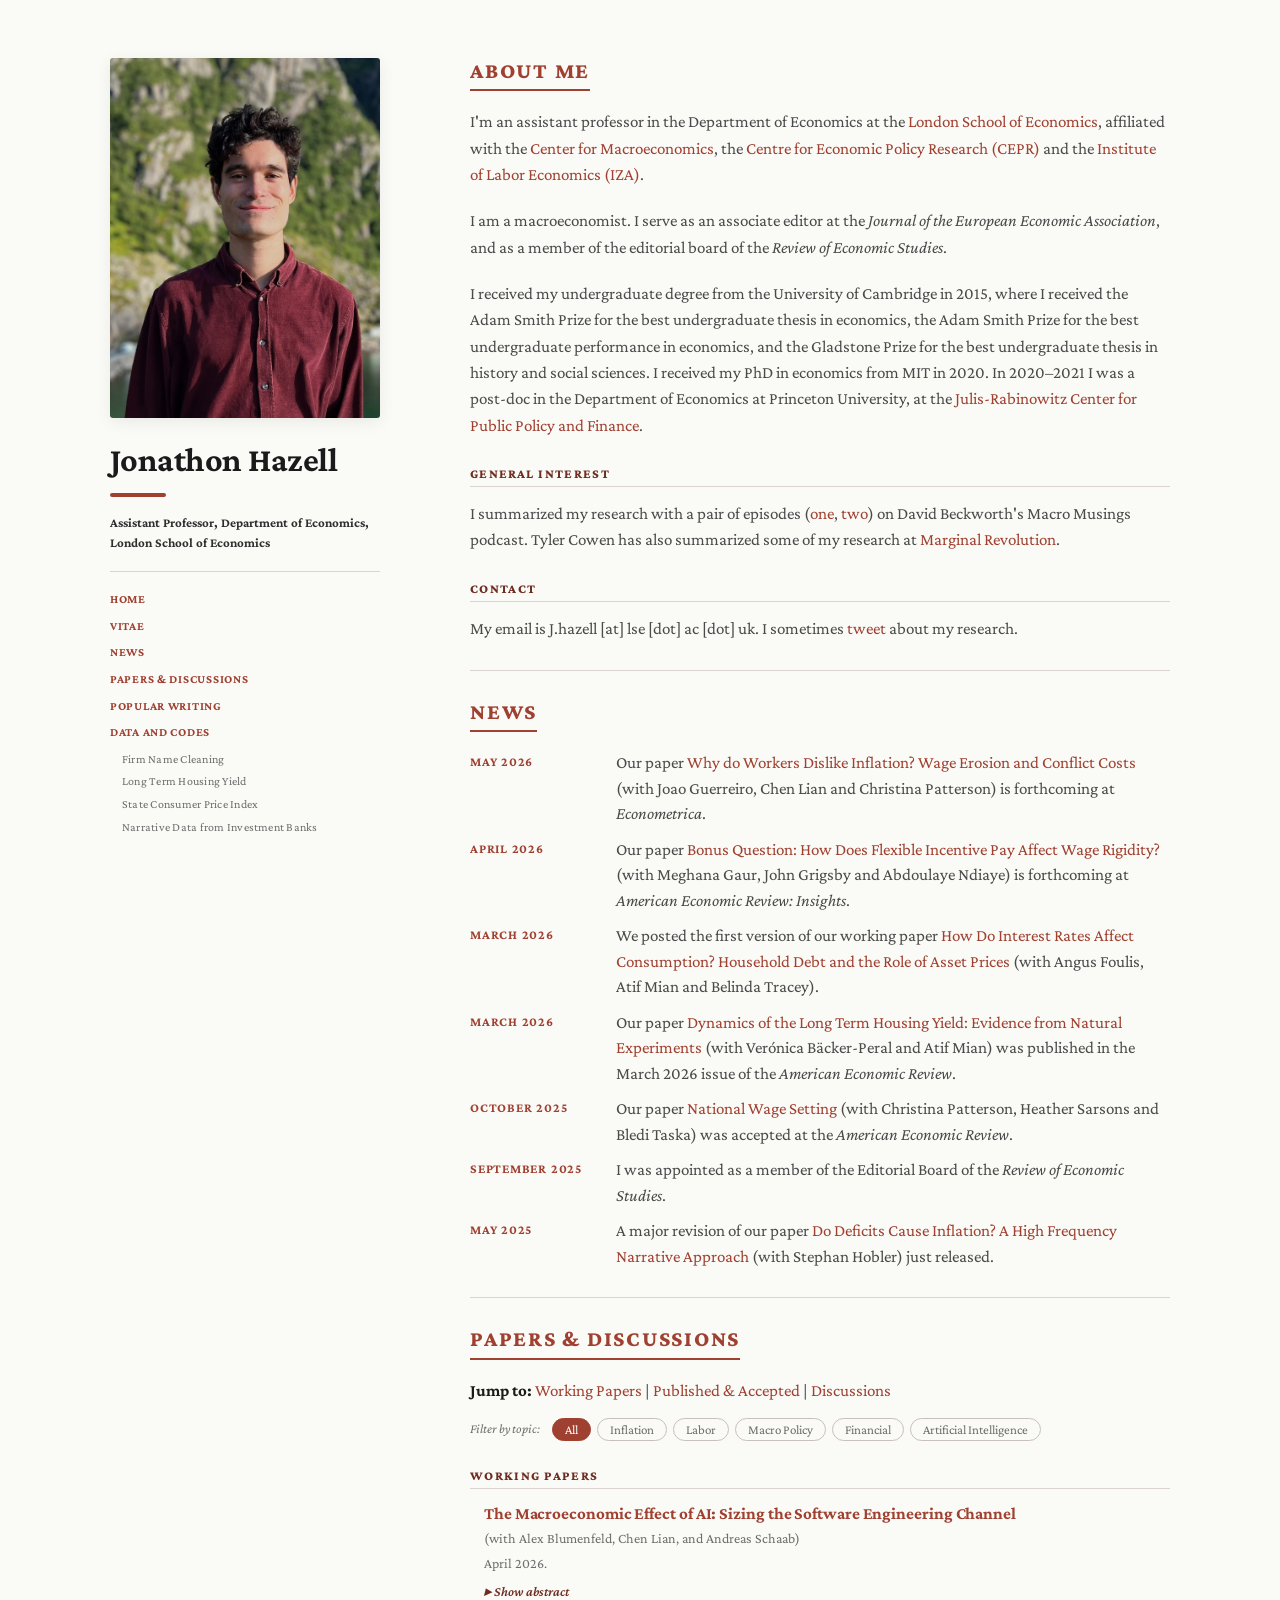
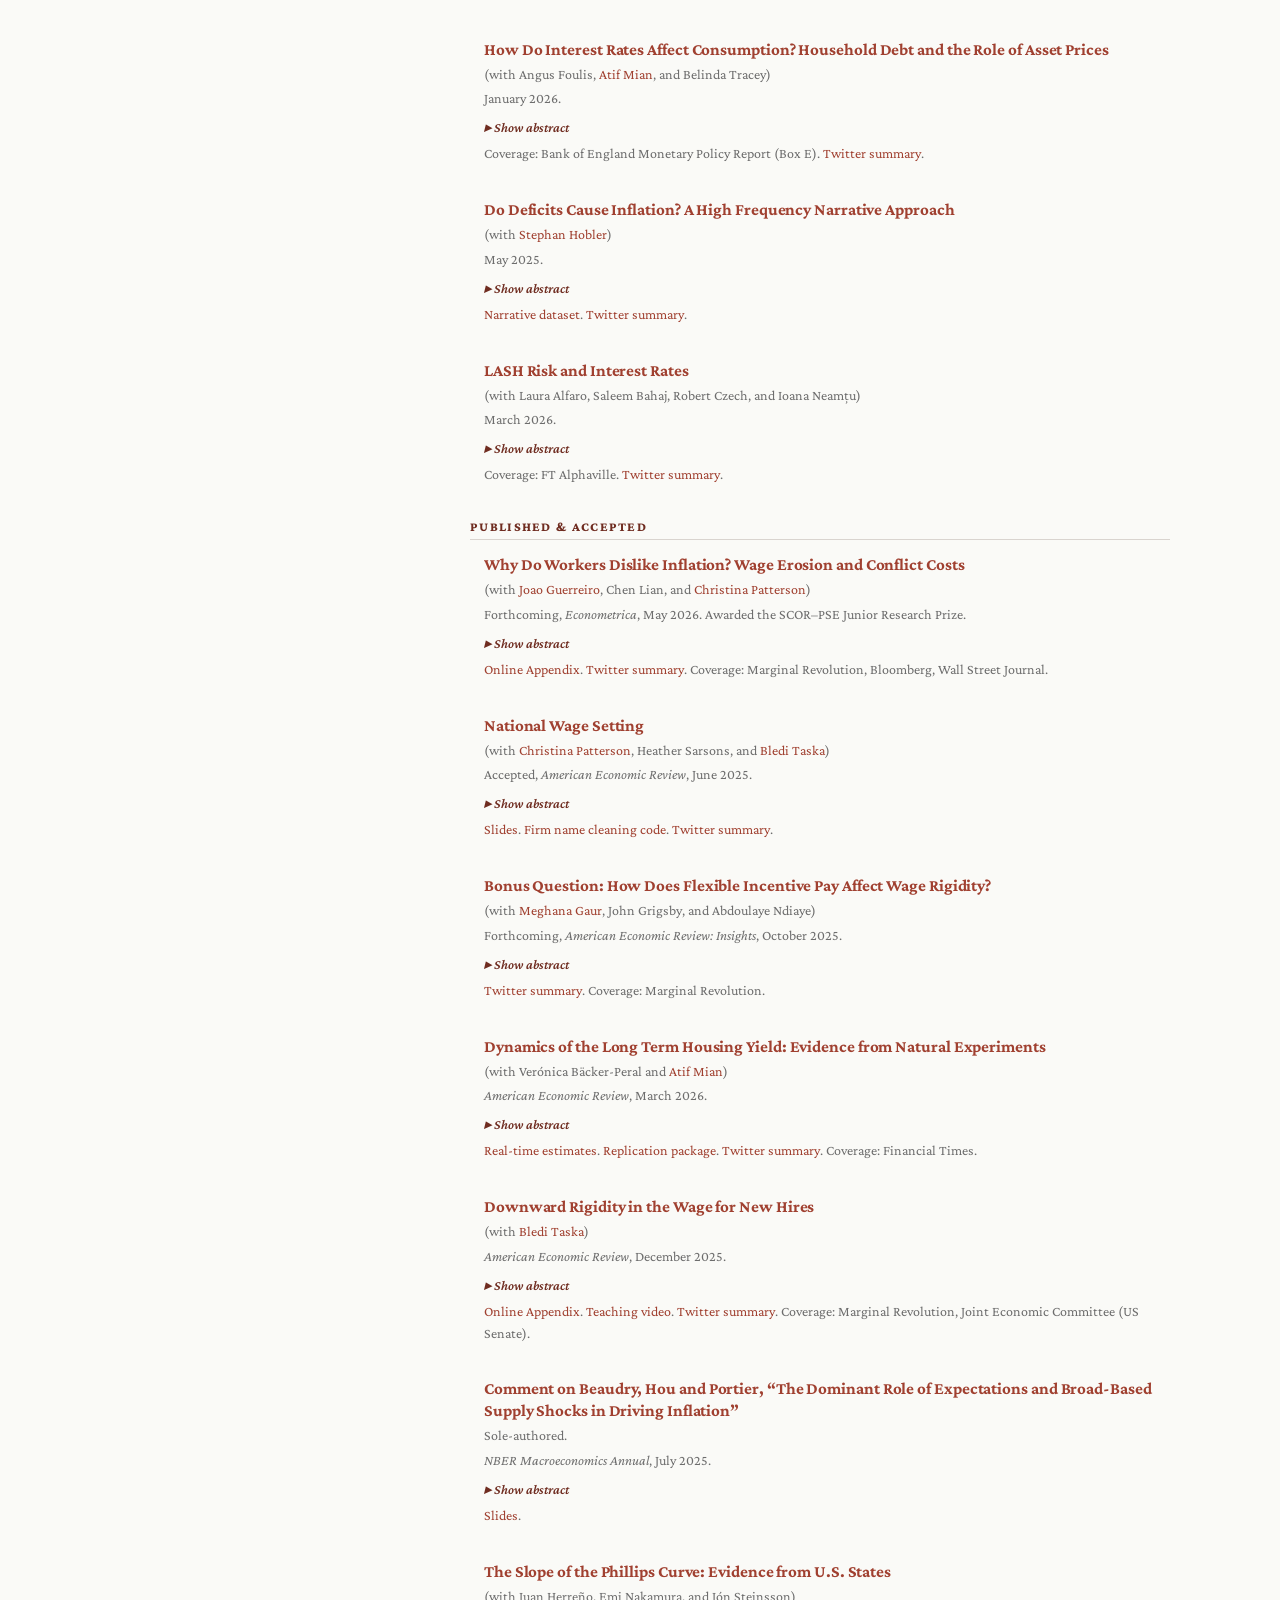
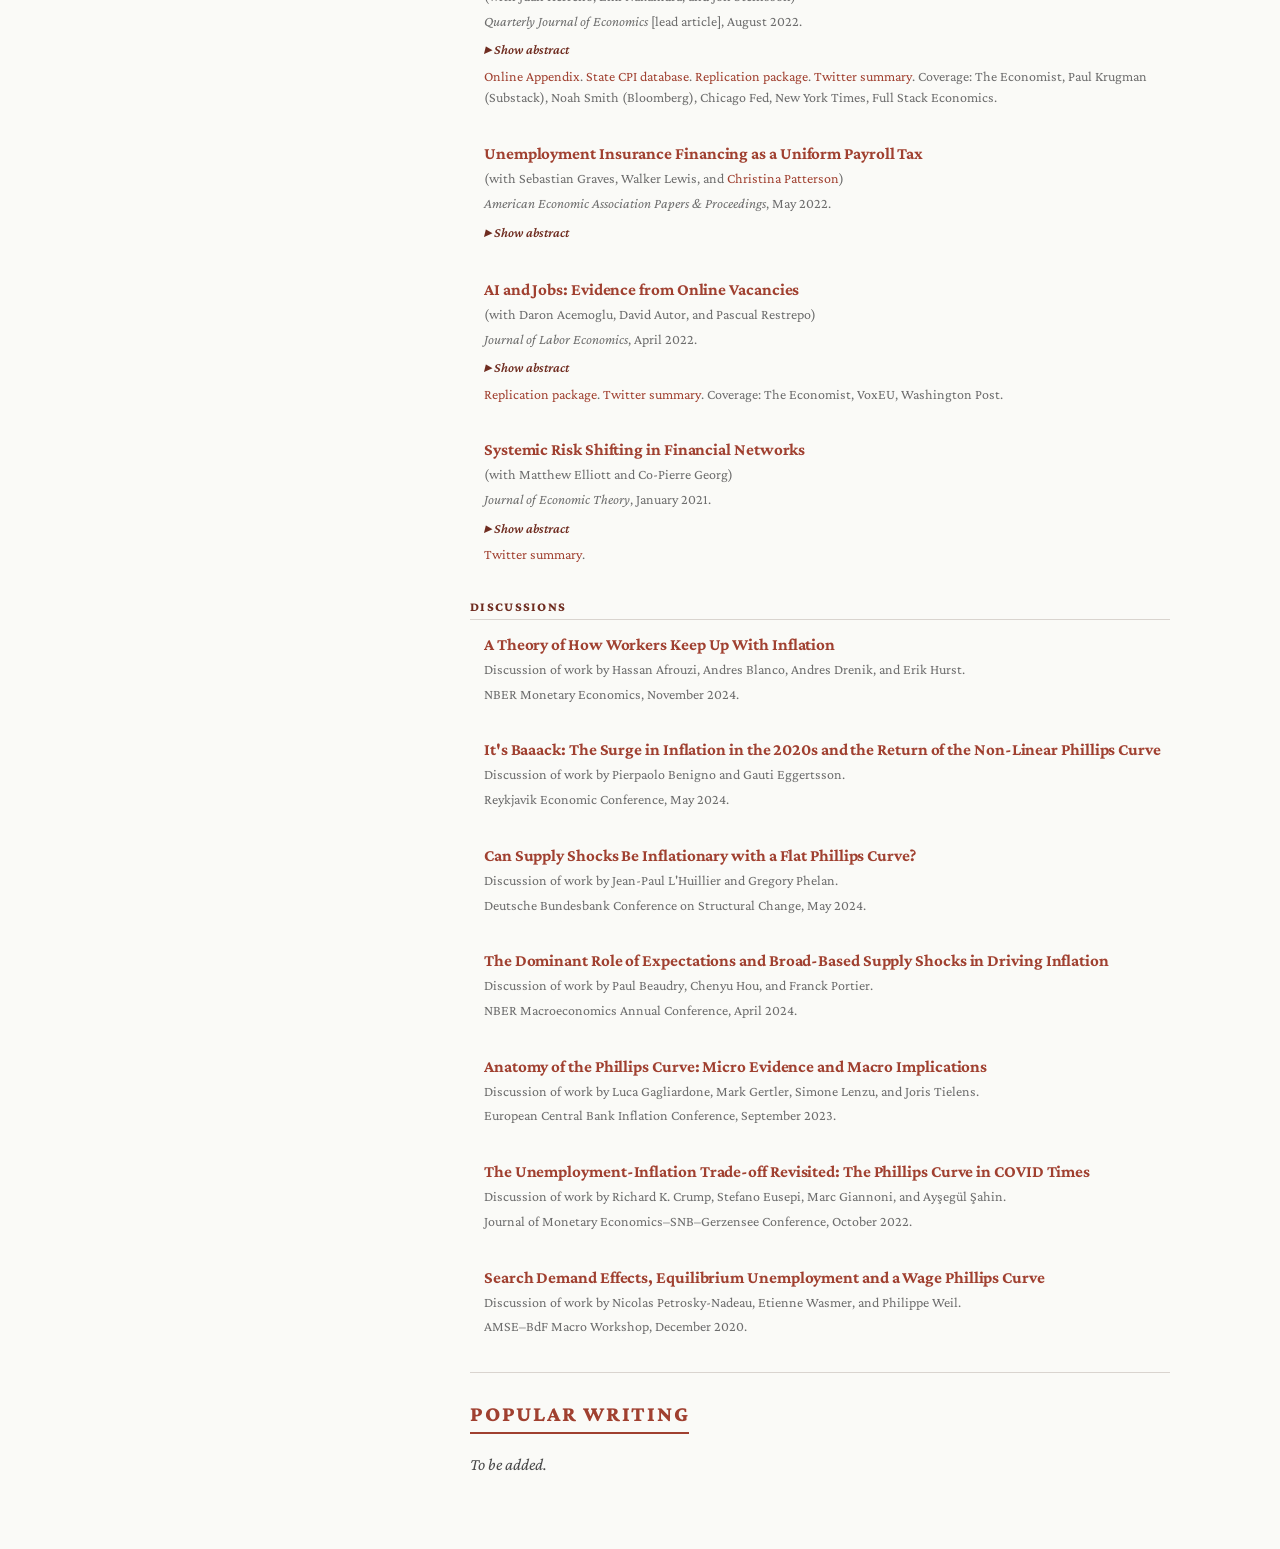
==== commit ebbf8e5a: "Add new working paper: The Macroeconomic Effect of AI With Alex Blumenfeld, Chen Lian, and Andreas S" ====
--- a/index.html
+++ b/index.html
@@ -126,6 +126,13 @@
 
 <h3 id="working-papers" class="subhead">Working Papers</h3>
 
+<div class="research-work" data-tags="ai,macro">
+<h3><a href="#" target="_blank" rel="noopener">The Macroeconomic Effect of AI: Sizing the Software Engineering Channel</a></h3>
+<p class="work-muted">(with Alex Blumenfeld, Chen Lian, and Andreas Schaab)</p>
+<p class="work-muted">April 2026.</p>
+<p class="work-abstract"><a class="abstract-link" href="javascript:flipAbstract(14)"><span id="cue-14">&#9656; Show abstract</span></a><span class="abstract-body" id="abstract-14" data-open="0" style="display:none">What is the macroeconomic effect of AI? One important channel is that AI will increase the productivity of software engineering, which this paper measures using asset prices. Asset prices capitalize not only current productivity gains due to AI, but also a forecast of future gains expected by the market. We estimate a cross-sectional relationship between the exposure of firms&rsquo; stock returns to an AI index, and their share of costs in software engineering; and develop a model that maps this relationship into software engineering productivity and GDP. Under our baseline calibration, news about AI from November 2022 to December 2025 implies the following forecast by markets: a cumulative increase in software engineering productivity equivalent to a permanent increase of 28.8 percent; and a cumulative GDP increase equivalent to a permanent increase of 0.53 percent.</span></p>
+</div>
+
 <div class="research-work" data-tags="macro,financial">
 <h3><a href="https://jadhazell.github.io/website/Household_Debt_Asset_Prices.pdf" target="_blank" rel="noopener">How Do Interest Rates Affect Consumption? Household Debt and the Role of Asset Prices</a></h3>
 <p class="work-muted">(with Angus Foulis, <a href="https://atif.scholar.princeton.edu/" target="_blank" rel="noopener">Atif Mian</a>, and Belinda Tracey)</p>
